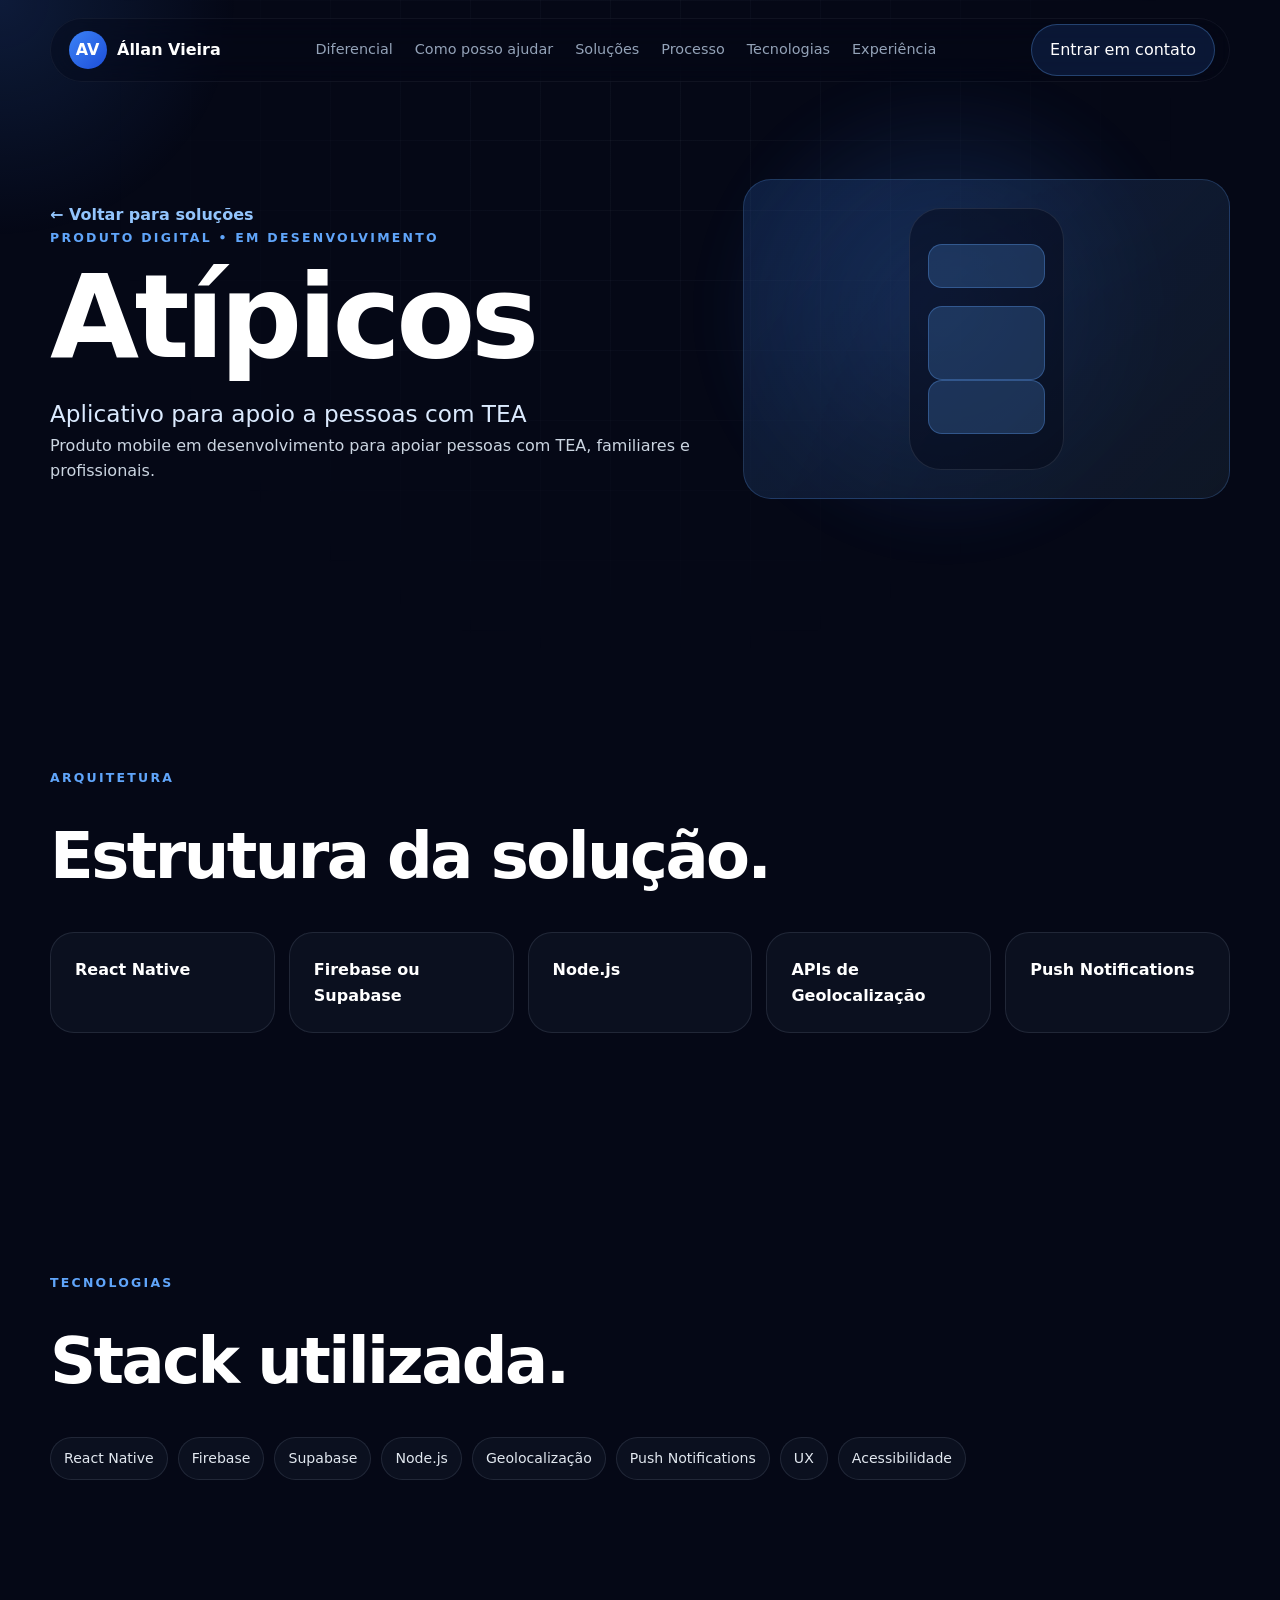
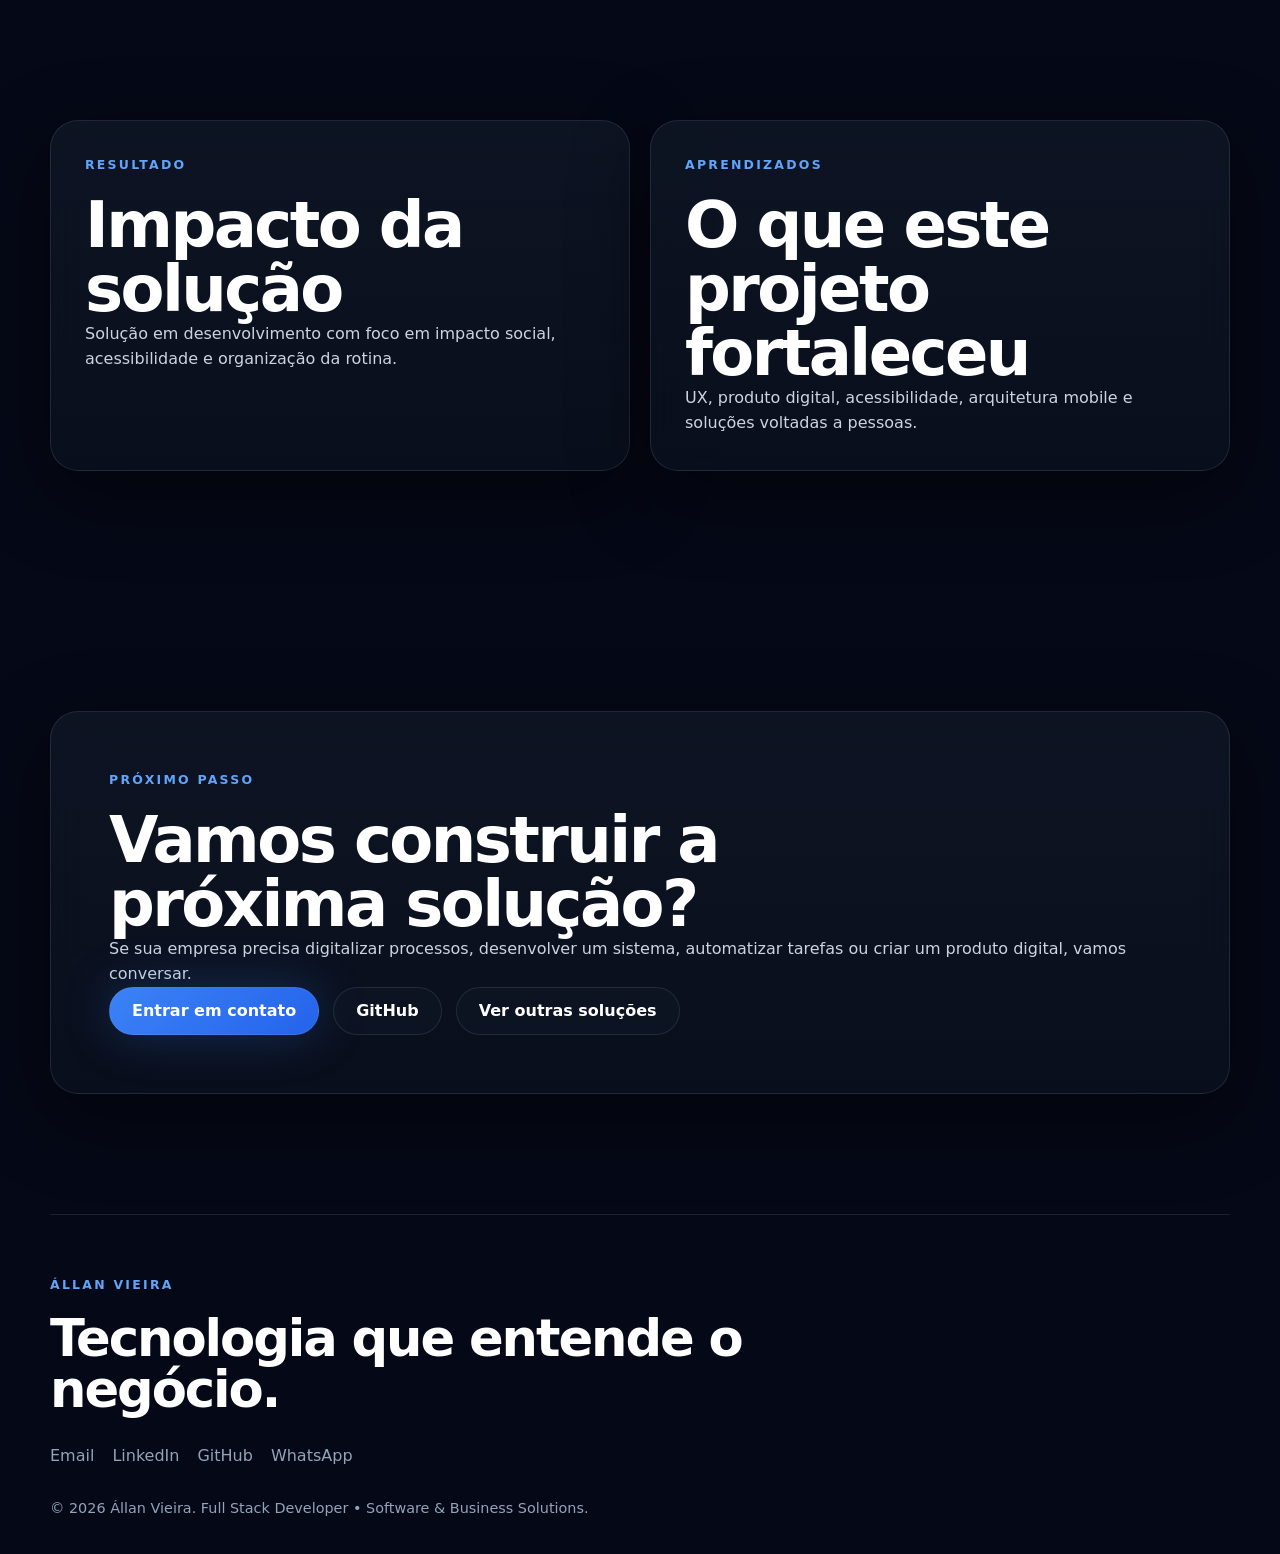
==== cases/atipicos.html @ d99b226a "Migração: Netlify > Github Migração do Netlify (arquivo local do notebook) para o Github" ====
<!doctype html><html lang="pt-BR"><head><meta charset="utf-8"><meta name="viewport" content="width=device-width, initial-scale=1"><title>Atípicos | Case Study — Állan Vieira</title><meta name="description" content="Estudo de caso Atípicos por Állan Vieira."><link rel="canonical" href="https://allanvieira.com/cases/atipicos.html"><link rel="icon" href="../assets/favicon.svg" type="image/svg+xml"><link rel="stylesheet" href="../assets/css/styles.css"></head><body><div class="cursor-glow" data-cursor-glow></div><header class="site-header" data-header><a class="brand" href="../index.html#home"><span class="brand-mark">AV</span><span class="brand-text">Állan Vieira</span></a><nav class="desktop-nav"><a href="../index.html#diferencial">Diferencial</a><a href="../index.html#ajuda">Como posso ajudar</a><a href="../index.html#solucoes">Soluções</a><a href="../index.html#processo">Processo</a><a href="../index.html#tecnologias">Tecnologias</a><a href="../index.html#experiencia">Experiência</a></nav><a class="nav-cta" href="../index.html#contato">Entrar em contato</a><button class="menu-button" data-menu-button aria-label="Abrir menu"><span></span><span></span><span></span></button></header><div class="mobile-menu" data-mobile-menu><a href="../index.html#diferencial">Diferencial</a><a href="../index.html#ajuda">Como posso ajudar</a><a href="../index.html#solucoes">Soluções</a><a href="../index.html#processo">Processo</a><a href="../index.html#tecnologias">Tecnologias</a><a href="../index.html#experiencia">Experiência</a><a href="../index.html#contato">Contato</a></div><main><section class="case-hero section"><div class="hero-bg"><span class="orb orb-one"></span><span class="grid-lines"></span></div><div class="case-title reveal"><a class="text-link" href="../index.html#solucoes">← Voltar para soluções</a><p class="eyebrow">Produto Digital • Em desenvolvimento</p><h1>Atípicos</h1><p class="hero-lead">Aplicativo para apoio a pessoas com TEA</p><p>Produto mobile em desenvolvimento para apoiar pessoas com TEA, familiares e profissionais.</p></div><div class="solution-visual mobile-visual reveal"><span></span><span></span><span></span></div></section><section class="section"><div class="section-heading reveal"><p class="eyebrow">Arquitetura</p><h2>Estrutura da solução.</h2></div><ol class="architecture-list reveal"><li>React Native</li><li>Firebase ou Supabase</li><li>Node.js</li><li>APIs de Geolocalização</li><li>Push Notifications</li></ol></section><section class="section"><div class="section-heading reveal"><p class="eyebrow">Tecnologias</p><h2>Stack utilizada.</h2></div><div class="study-cloud reveal"><span>React Native</span><span>Firebase</span><span>Supabase</span><span>Node.js</span><span>Geolocalização</span><span>Push Notifications</span><span>UX</span><span>Acessibilidade</span></div></section><section class="section case-grid"><article class="case-block reveal"><p class="eyebrow">Resultado</p><h2>Impacto da solução</h2><p>Solução em desenvolvimento com foco em impacto social, acessibilidade e organização da rotina.</p></article><article class="case-block reveal"><p class="eyebrow">Aprendizados</p><h2>O que este projeto fortaleceu</h2><p>UX, produto digital, acessibilidade, arquitetura mobile e soluções voltadas a pessoas.</p></article></section><section class="section contact"><div class="contact-card reveal"><p class="eyebrow">Próximo passo</p><h2>Vamos construir a próxima solução?</h2><p>Se sua empresa precisa digitalizar processos, desenvolver um sistema, automatizar tarefas ou criar um produto digital, vamos conversar.</p><div class="hero-actions"><a class="button primary" href="mailto:allan@allanvieira.com">Entrar em contato</a><a class="button secondary" href="https://github.com/VieiraAllan/" target="_blank" rel="noreferrer">GitHub</a><a class="button secondary" href="../index.html#solucoes">Ver outras soluções</a></div></div></section></main><footer class="footer"><div><p class="eyebrow">Állan Vieira</p><h2>Tecnologia que entende o negócio.</h2></div><div class="footer-links"><a href="mailto:allan@allanvieira.com">Email</a><a href="https://www.linkedin.com/in/allanrvieira" target="_blank" rel="noreferrer">LinkedIn</a><a href="https://github.com/VieiraAllan/" target="_blank" rel="noreferrer">GitHub</a><a href="https://wa.me/5521992278409" target="_blank" rel="noreferrer">WhatsApp</a></div><p class="copyright">© <span data-year></span> Állan Vieira. Full Stack Developer • Software & Business Solutions.</p></footer><script src="../assets/js/main.js"></script></body></html>
---- assets/css/styles.css ----
:root{--bg:#050816;--card:#101827;--white:#fff;--muted:#94A3B8;--text:#CBD5E1;--blue:#3B82F6;--glow:#60A5FA;--border:rgba(148,163,184,.16);--shadow:0 24px 80px rgba(0,0,0,.45);--radius:28px;--max:1180px}*{box-sizing:border-box}html{scroll-behavior:smooth}body{margin:0;background:var(--bg);color:var(--text);font-family:Inter,ui-sans-serif,system-ui,-apple-system,BlinkMacSystemFont,"Segoe UI",sans-serif;line-height:1.6;overflow-x:hidden}a{text-decoration:none;color:inherit}p,h1,h2,h3{margin:0}p{color:var(--text)}h1,h2,h3{color:var(--white);letter-spacing:-.04em}h1{font-size:clamp(3.5rem,9vw,7.8rem);line-height:.9;max-width:950px}h2{font-size:clamp(2.2rem,5vw,4.6rem);line-height:1;max-width:900px}h3{font-size:1.25rem}.noise{position:fixed;inset:0;pointer-events:none;z-index:50;opacity:.05}.cursor-glow{position:fixed;width:540px;height:540px;border-radius:50%;background:radial-gradient(circle,rgba(59,130,246,.16),transparent 62%);pointer-events:none;transform:translate(-50%,-50%);z-index:0}.site-header{position:fixed;top:18px;left:50%;transform:translateX(-50%);z-index:40;width:min(calc(100% - 32px),1180px);height:64px;display:flex;align-items:center;justify-content:space-between;padding:0 14px 0 18px;border:1px solid rgba(148,163,184,.08);border-radius:999px;background:rgba(5,8,22,.34);backdrop-filter:blur(14px);transition:.35s}.site-header.scrolled{background:rgba(12,18,32,.78);border-color:var(--border);box-shadow:var(--shadow)}.brand{display:flex;align-items:center;gap:10px}.brand-mark{display:grid;place-items:center;width:38px;height:38px;border-radius:50%;background:linear-gradient(135deg,var(--blue),#1D4ED8);color:#fff;font-weight:800}.brand-text{font-weight:700;color:#fff}.desktop-nav{display:flex;gap:22px;font-size:.9rem;color:var(--muted)}.desktop-nav a:hover,.footer-links a:hover{color:#fff}.nav-cta{padding:12px 18px;border-radius:999px;background:rgba(59,130,246,.14);color:#fff;border:1px solid rgba(96,165,250,.3)}.menu-button{display:none;background:none;border:0;gap:5px;flex-direction:column}.menu-button span{display:block;width:24px;height:2px;background:#fff}.mobile-menu{display:none;position:fixed;top:92px;left:16px;right:16px;z-index:39;padding:20px;border-radius:24px;background:rgba(12,18,32,.94);border:1px solid var(--border);backdrop-filter:blur(20px)}.mobile-menu.open{display:grid;gap:14px}.section{position:relative;z-index:1;width:min(calc(100% - 36px),var(--max));margin:0 auto;padding:120px 0}.hero{min-height:100vh;display:grid;grid-template-columns:1.1fr .75fr;align-items:center;gap:52px;padding-top:150px}.hero-bg{position:absolute;inset:0;z-index:-1;overflow:hidden}.orb{position:absolute;border-radius:50%;filter:blur(25px);opacity:.7}.orb-one{width:520px;height:520px;background:radial-gradient(circle,rgba(59,130,246,.36),transparent 65%);top:8%;right:2%}.orb-two{width:420px;height:420px;background:radial-gradient(circle,rgba(34,197,94,.13),transparent 65%);bottom:2%;left:-8%}.grid-lines{position:absolute;inset:0;background-image:linear-gradient(rgba(148,163,184,.06) 1px,transparent 1px),linear-gradient(90deg,rgba(148,163,184,.06) 1px,transparent 1px);background-size:70px 70px;mask-image:radial-gradient(circle at 50% 20%,black,transparent 70%)}.flow-line{position:absolute;height:1px;background:linear-gradient(90deg,transparent,var(--glow),transparent);opacity:.45;animation:slide 8s linear infinite}.flow-a{top:34%;left:5%;width:70%}.flow-b{bottom:28%;right:0;width:55%;animation-delay:-3s}@keyframes slide{0%{transform:translateX(-20%)}100%{transform:translateX(20%)}}.eyebrow{text-transform:uppercase;letter-spacing:.18em;color:var(--glow);font-size:.78rem;font-weight:800;margin-bottom:18px}.hero-lead{font-size:clamp(1.15rem,2vw,1.45rem);max-width:760px;margin-top:26px;color:#dbeafe}.role-stack{display:flex;flex-wrap:wrap;gap:12px;margin:30px 0}.role-stack span,.badges span,.study-cloud span{padding:9px 13px;border:1px solid var(--border);border-radius:999px;background:rgba(16,24,39,.58);color:#e2e8f0;font-size:.88rem}.button{display:inline-flex;align-items:center;justify-content:center;min-height:48px;padding:0 22px;border-radius:999px;font-weight:700;border:1px solid var(--border);transition:.25s}.button.primary{background:linear-gradient(135deg,var(--blue),#2563EB);color:#fff;box-shadow:0 0 50px rgba(59,130,246,.26)}.button.secondary{background:rgba(16,24,39,.55);color:#fff}.hero-actions{display:flex;flex-wrap:wrap;gap:14px}.button:hover,.services-grid article:hover,.solution-card:hover,.case-block:hover{transform:translateY(-3px);border-color:rgba(96,165,250,.42)}.hero-panel,.contact-card,.case-block,.tech-grid article,.decision-grid article,.cards-five article,.timeline article{background:linear-gradient(180deg,rgba(16,24,39,.78),rgba(12,18,32,.68));border:1px solid var(--border);border-radius:var(--radius);box-shadow:var(--shadow);backdrop-filter:blur(20px)}.hero-panel{padding:28px;min-height:410px}.panel-topline{height:3px;width:80%;background:linear-gradient(90deg,var(--blue),transparent);border-radius:999px;margin-bottom:26px}.metric-row{display:flex;justify-content:space-between;align-items:center;margin-bottom:24px}.metric-row strong{color:#fff;font-size:1.35rem}.mini-chart{height:130px;display:flex;align-items:end;gap:12px;border-bottom:1px solid var(--border);padding-bottom:10px}.mini-chart span{flex:1;border-radius:12px 12px 0 0;background:linear-gradient(180deg,var(--glow),rgba(59,130,246,.15))}.pipeline{display:flex;align-items:center;gap:10px;margin:26px 0;color:#fff}.pipeline i{height:1px;flex:1;background:linear-gradient(90deg,var(--blue),transparent)}.dashboard-grid{display:grid;grid-template-columns:repeat(2,1fr);gap:12px}.dashboard-grid div{padding:16px;border:1px solid var(--border);border-radius:18px;background:rgba(255,255,255,.03)}.dashboard-grid strong{display:block;color:#fff}.dashboard-grid small{color:var(--muted)}.scroll-indicator{position:absolute;bottom:38px;left:0;display:flex;align-items:center;color:var(--muted)}.scroll-indicator span{width:18px;height:30px;border:1px solid var(--border);border-radius:999px;position:relative}.scroll-indicator span:after{content:"";position:absolute;top:7px;left:50%;width:3px;height:6px;border-radius:999px;background:var(--glow);transform:translateX(-50%);animation:wheel 1.4s infinite}@keyframes wheel{0%{opacity:0;transform:translate(-50%,0)}40%{opacity:1}100%{opacity:0;transform:translate(-50%,9px)}}.section-heading{display:grid;gap:18px;margin-bottom:44px}.section-heading p:not(.eyebrow){max-width:720px;color:var(--muted);font-size:1.1rem}.difference-grid{display:grid;grid-template-columns:repeat(3,1fr);gap:18px}.difference-grid p,.services-grid article,.results-grid article{padding:28px;border-radius:24px;background:rgba(16,24,39,.58);border:1px solid var(--border)}.difference-grid p{font-size:1.18rem;color:#e2e8f0}.services-grid{display:grid;grid-template-columns:repeat(4,1fr);gap:14px}.services-grid article,.results-grid article{color:#fff;font-weight:700;transition:.25s}.solutions-list{display:grid;gap:36px}.solution-card{display:grid;grid-template-columns:.9fr 1fr;gap:40px;align-items:center;padding:28px;border-radius:32px;background:rgba(16,24,39,.58);border:1px solid var(--border);transition:.3s}.solution-card.reverse{grid-template-columns:1fr .9fr}.solution-card.reverse .solution-visual{order:2}.solution-card h3{font-size:clamp(2rem,4vw,3.4rem);margin-bottom:15px}.badges{display:flex;flex-wrap:wrap;gap:8px;margin:22px 0}.text-link{display:inline-flex;margin-top:8px;color:#93c5fd;font-weight:800}.solution-visual{position:relative;min-height:320px;border-radius:28px;background:linear-gradient(135deg,rgba(59,130,246,.18),rgba(16,24,39,.9));border:1px solid rgba(96,165,250,.22);overflow:hidden}.solution-visual:before{content:"";position:absolute;inset:22px;border-radius:20px;border:1px solid var(--border);background:rgba(5,8,22,.48)}.dashboard-visual span,.landing-visual span,.mobile-visual span{position:absolute;z-index:2;border-radius:14px;background:rgba(96,165,250,.22);border:1px solid rgba(96,165,250,.32)}.dashboard-visual span:nth-child(1){left:42px;top:50px;width:38%;height:64px}.dashboard-visual span:nth-child(2){right:44px;top:50px;width:33%;height:64px}.dashboard-visual span:nth-child(3){left:42px;right:44px;bottom:48px;height:130px}.mobile-visual:before{inset:28px 34%;border-radius:32px}.mobile-visual span:nth-child(1){left:38%;right:38%;top:64px;height:44px}.mobile-visual span:nth-child(2){left:38%;right:38%;top:126px;height:74px}.mobile-visual span:nth-child(3){left:38%;right:38%;bottom:64px;height:54px}.landing-visual span:nth-child(1){left:42px;right:42px;top:54px;height:86px}.landing-visual span:nth-child(2){left:42px;bottom:54px;width:38%;height:95px}.landing-visual span:nth-child(3){right:42px;bottom:54px;width:38%;height:95px}.cards-five{display:grid;grid-template-columns:repeat(5,1fr);gap:14px}.cards-five article,.decision-grid article,.tech-grid article,.timeline article{padding:24px}.cards-five h3,.decision-grid h3,.tech-grid h3{margin-bottom:10px}.process-line{display:grid;grid-template-columns:repeat(6,1fr);gap:14px}.process-line article{position:relative;padding:22px;border-radius:24px;background:rgba(16,24,39,.5);border:1px solid var(--border)}.process-line span{display:block;color:var(--glow);font-weight:900;margin-bottom:18px}.decision-grid,.tech-grid{display:grid;grid-template-columns:repeat(4,1fr);gap:16px}.timeline{display:grid;gap:18px}.timeline article span{color:var(--glow);font-weight:800}.timeline h3{margin:8px 0}.study-cloud{display:flex;flex-wrap:wrap;gap:10px}.results-grid{display:grid;grid-template-columns:repeat(3,1fr);gap:14px}.contact-card{padding:58px;position:relative;overflow:hidden}.footer{width:min(calc(100% - 36px),var(--max));margin:0 auto;padding:60px 0 34px;border-top:1px solid var(--border);display:grid;gap:28px}.footer h2{font-size:clamp(2rem,4vw,3.5rem)}.footer-links{display:flex;gap:18px;flex-wrap:wrap;color:var(--muted)}.copyright{font-size:.9rem;color:var(--muted)}.case-hero{min-height:72vh;display:grid;grid-template-columns:1fr .75fr;gap:44px;align-items:center;padding-top:150px}.case-title h1{margin:12px 0}.case-grid{display:grid;grid-template-columns:repeat(2,1fr);gap:20px}.case-block{padding:34px}.architecture-list{list-style:none;padding:0;margin:0;display:grid;grid-template-columns:repeat(5,1fr);gap:14px}.architecture-list li{padding:24px;border-radius:24px;border:1px solid var(--border);background:rgba(16,24,39,.58);color:#fff;font-weight:800}.reveal{opacity:0;transform:translateY(28px);transition:opacity .75s ease,transform .75s ease}.reveal.visible{opacity:1;transform:translateY(0)}@media(max-width:980px){.desktop-nav,.nav-cta{display:none}.menu-button{display:flex}.hero,.case-hero,.solution-card,.solution-card.reverse{grid-template-columns:1fr}.solution-card.reverse .solution-visual{order:0}.difference-grid,.services-grid,.cards-five,.decision-grid,.tech-grid,.results-grid,.case-grid{grid-template-columns:1fr 1fr}.process-line,.architecture-list{grid-template-columns:1fr 1fr}.hero-panel{min-height:340px}.section{padding:86px 0}}@media(max-width:640px){h1{font-size:3.35rem}.section{width:min(calc(100% - 28px),var(--max));padding:72px 0}.site-header{top:12px;width:calc(100% - 24px)}.brand-text{display:none}.hero{padding-top:130px}.difference-grid,.services-grid,.cards-five,.decision-grid,.tech-grid,.results-grid,.case-grid,.process-line,.architecture-list{grid-template-columns:1fr}.contact-card{padding:30px}.solution-card{padding:18px}.solution-visual{min-height:250px}.footer-links{display:grid}.cursor-glow{display:none}}
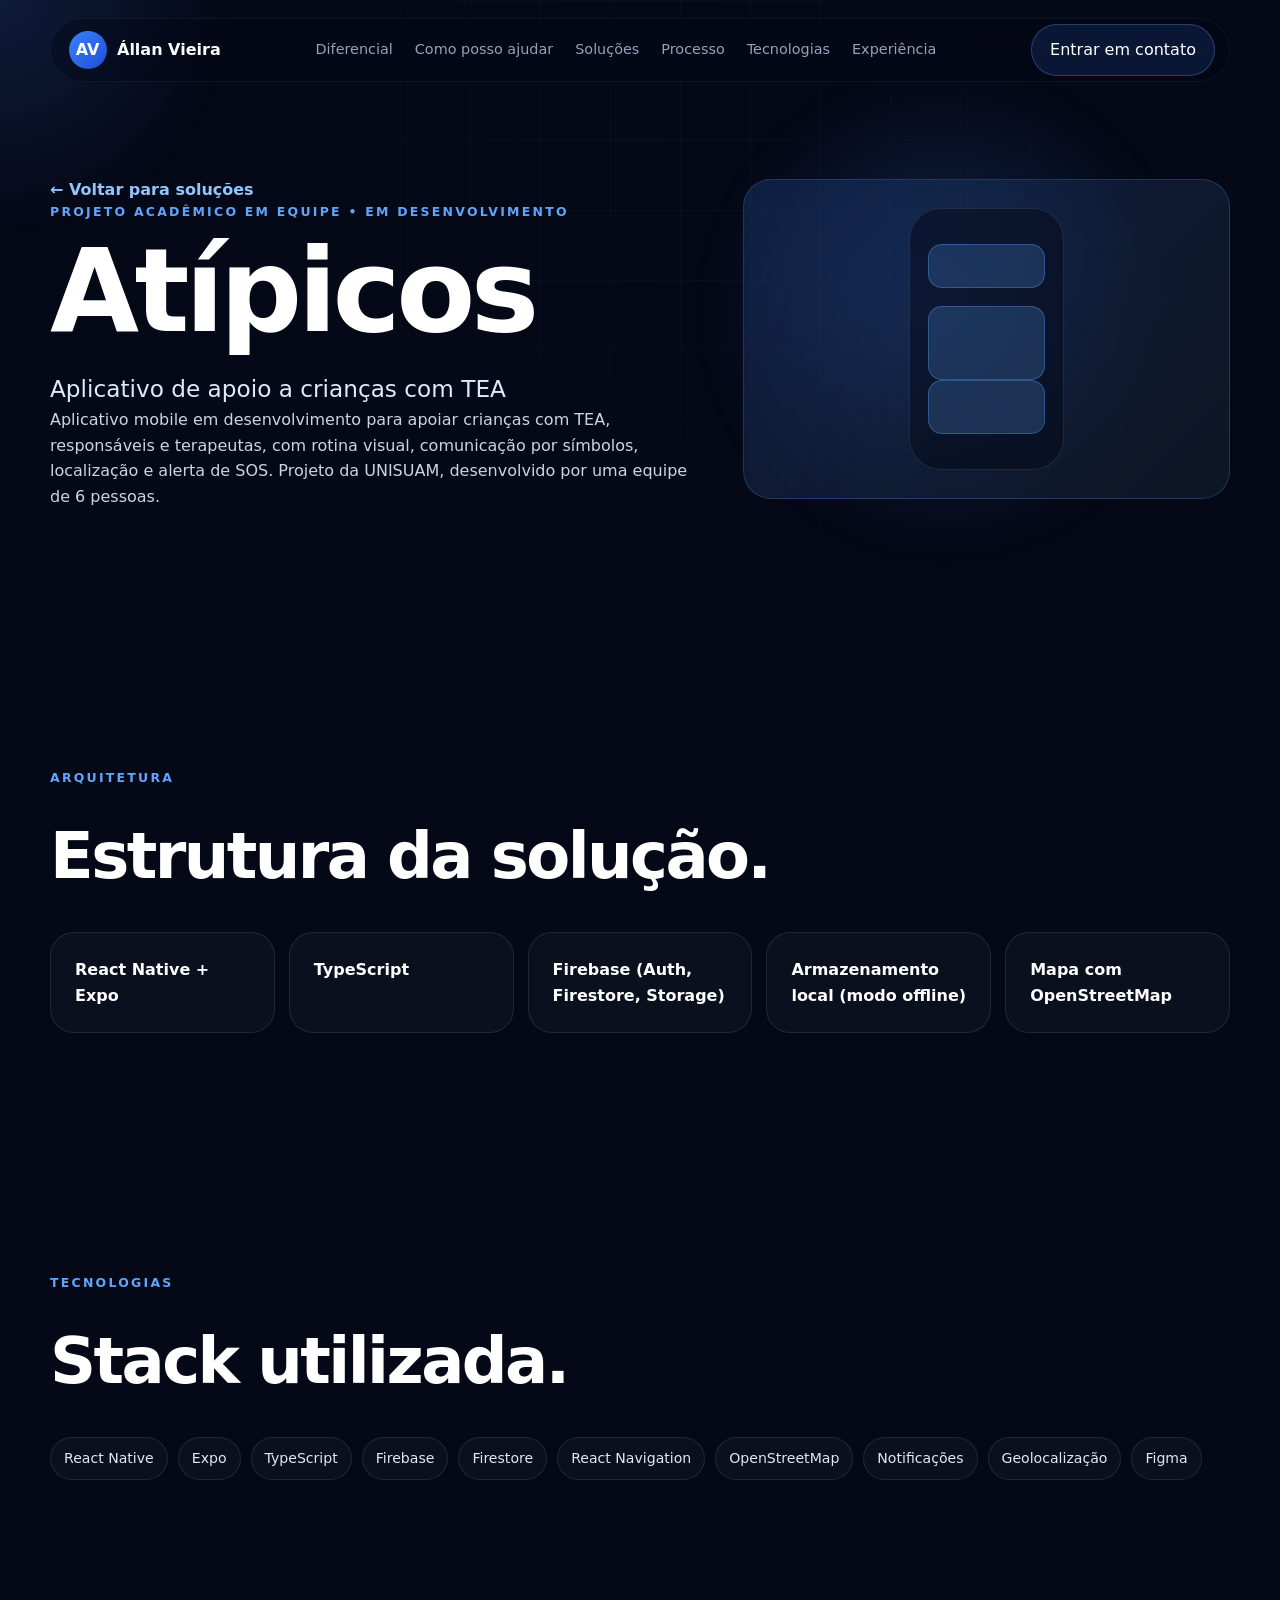
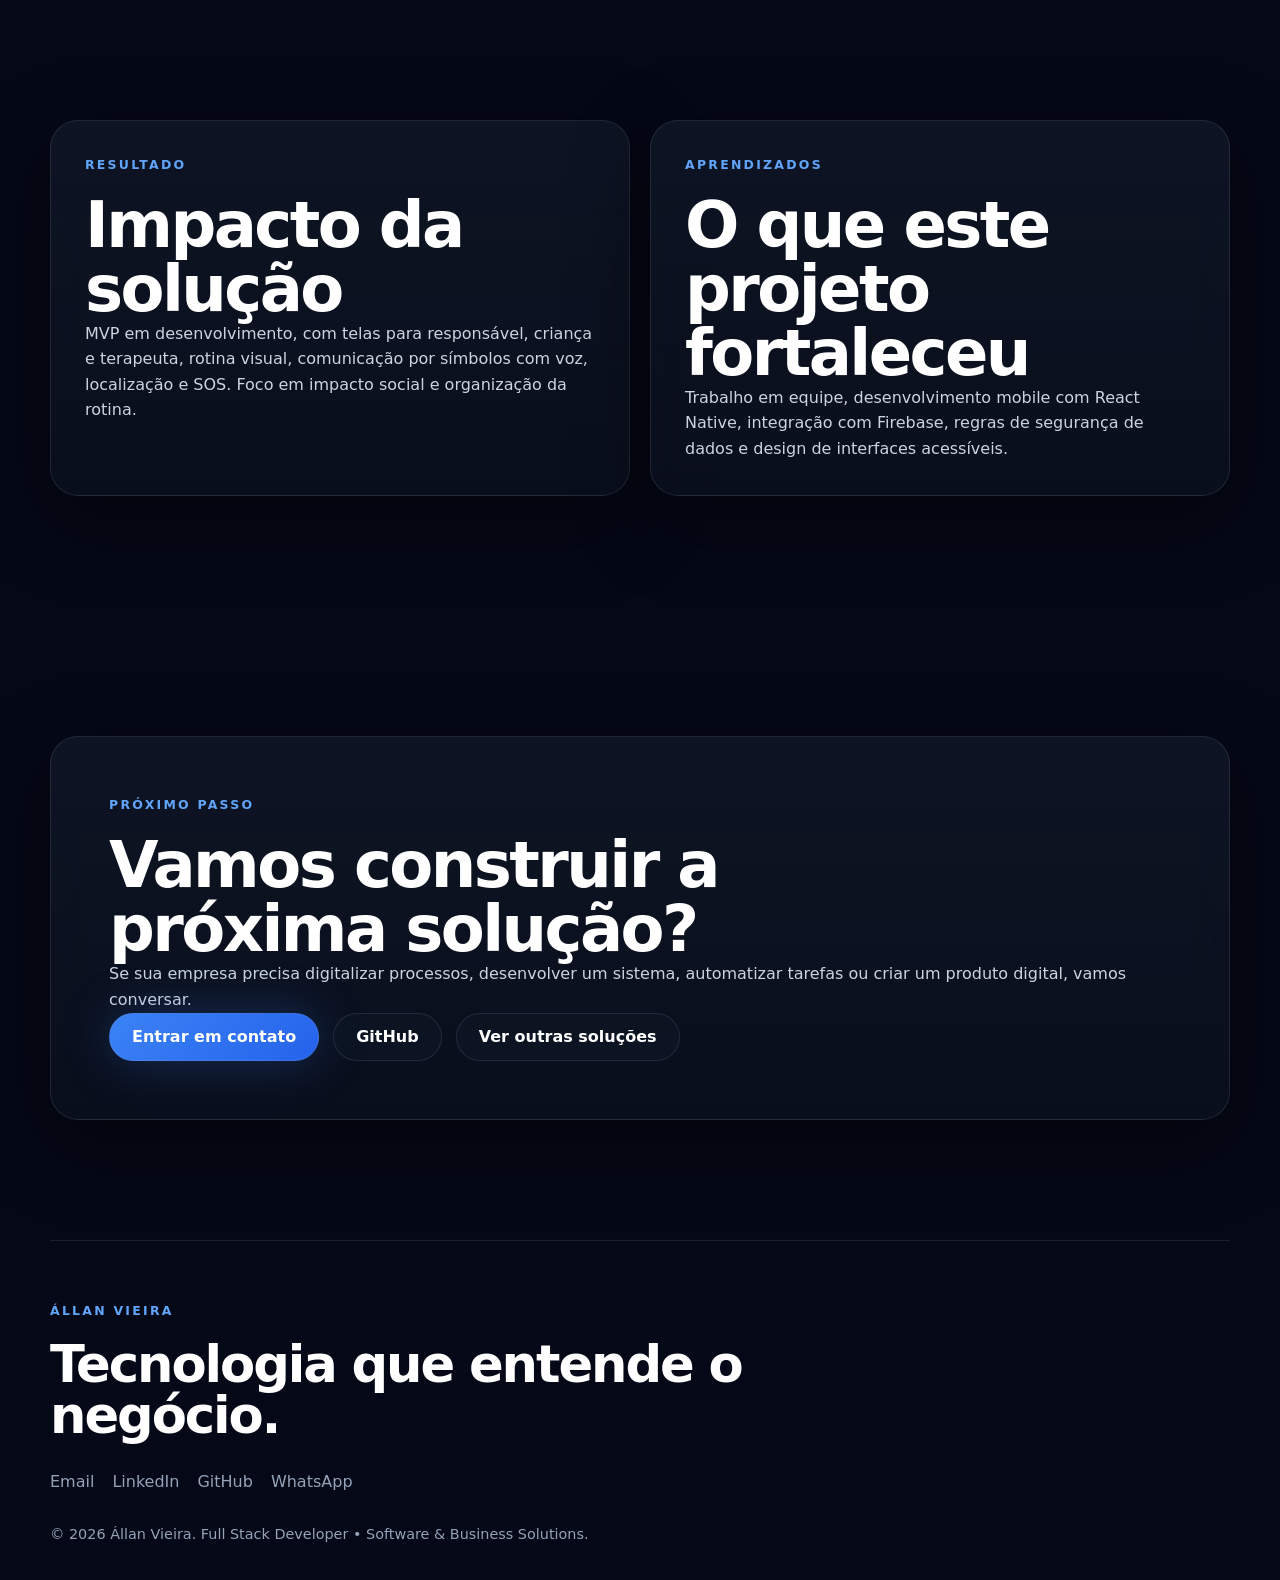
==== commit c0687c23: "site: corrige card e caso do Atípicos (projeto acadêmico em equipe, stack real) Co-Authored-By: Clau" ====
--- a/cases/atipicos.html
+++ b/cases/atipicos.html
@@ -1 +1 @@
-<!doctype html><html lang="pt-BR"><head><meta charset="utf-8"><meta name="viewport" content="width=device-width, initial-scale=1"><title>Atípicos | Case Study — Állan Vieira</title><meta name="description" content="Estudo de caso Atípicos por Állan Vieira."><link rel="canonical" href="https://allanvieira.com/cases/atipicos.html"><link rel="icon" href="../assets/favicon.svg" type="image/svg+xml"><link rel="stylesheet" href="../assets/css/styles.css"></head><body><div class="cursor-glow" data-cursor-glow></div><header class="site-header" data-header><a class="brand" href="../index.html#home"><span class="brand-mark">AV</span><span class="brand-text">Állan Vieira</span></a><nav class="desktop-nav"><a href="../index.html#diferencial">Diferencial</a><a href="../index.html#ajuda">Como posso ajudar</a><a href="../index.html#solucoes">Soluções</a><a href="../index.html#processo">Processo</a><a href="../index.html#tecnologias">Tecnologias</a><a href="../index.html#experiencia">Experiência</a></nav><a class="nav-cta" href="../index.html#contato">Entrar em contato</a><button class="menu-button" data-menu-button aria-label="Abrir menu"><span></span><span></span><span></span></button></header><div class="mobile-menu" data-mobile-menu><a href="../index.html#diferencial">Diferencial</a><a href="../index.html#ajuda">Como posso ajudar</a><a href="../index.html#solucoes">Soluções</a><a href="../index.html#processo">Processo</a><a href="../index.html#tecnologias">Tecnologias</a><a href="../index.html#experiencia">Experiência</a><a href="../index.html#contato">Contato</a></div><main><section class="case-hero section"><div class="hero-bg"><span class="orb orb-one"></span><span class="grid-lines"></span></div><div class="case-title reveal"><a class="text-link" href="../index.html#solucoes">← Voltar para soluções</a><p class="eyebrow">Produto Digital • Em desenvolvimento</p><h1>Atípicos</h1><p class="hero-lead">Aplicativo para apoio a pessoas com TEA</p><p>Produto mobile em desenvolvimento para apoiar pessoas com TEA, familiares e profissionais.</p></div><div class="solution-visual mobile-visual reveal"><span></span><span></span><span></span></div></section><section class="section"><div class="section-heading reveal"><p class="eyebrow">Arquitetura</p><h2>Estrutura da solução.</h2></div><ol class="architecture-list reveal"><li>React Native</li><li>Firebase ou Supabase</li><li>Node.js</li><li>APIs de Geolocalização</li><li>Push Notifications</li></ol></section><section class="section"><div class="section-heading reveal"><p class="eyebrow">Tecnologias</p><h2>Stack utilizada.</h2></div><div class="study-cloud reveal"><span>React Native</span><span>Firebase</span><span>Supabase</span><span>Node.js</span><span>Geolocalização</span><span>Push Notifications</span><span>UX</span><span>Acessibilidade</span></div></section><section class="section case-grid"><article class="case-block reveal"><p class="eyebrow">Resultado</p><h2>Impacto da solução</h2><p>Solução em desenvolvimento com foco em impacto social, acessibilidade e organização da rotina.</p></article><article class="case-block reveal"><p class="eyebrow">Aprendizados</p><h2>O que este projeto fortaleceu</h2><p>UX, produto digital, acessibilidade, arquitetura mobile e soluções voltadas a pessoas.</p></article></section><section class="section contact"><div class="contact-card reveal"><p class="eyebrow">Próximo passo</p><h2>Vamos construir a próxima solução?</h2><p>Se sua empresa precisa digitalizar processos, desenvolver um sistema, automatizar tarefas ou criar um produto digital, vamos conversar.</p><div class="hero-actions"><a class="button primary" href="mailto:allan@allanvieira.com">Entrar em contato</a><a class="button secondary" href="https://github.com/VieiraAllan/" target="_blank" rel="noreferrer">GitHub</a><a class="button secondary" href="../index.html#solucoes">Ver outras soluções</a></div></div></section></main><footer class="footer"><div><p class="eyebrow">Állan Vieira</p><h2>Tecnologia que entende o negócio.</h2></div><div class="footer-links"><a href="mailto:allan@allanvieira.com">Email</a><a href="https://www.linkedin.com/in/allanrvieira" target="_blank" rel="noreferrer">LinkedIn</a><a href="https://github.com/VieiraAllan/" target="_blank" rel="noreferrer">GitHub</a><a href="https://wa.me/5521992278409" target="_blank" rel="noreferrer">WhatsApp</a></div><p class="copyright">© <span data-year></span> Állan Vieira. Full Stack Developer • Software & Business Solutions.</p></footer><script src="../assets/js/main.js"></script></body></html>+<!doctype html><html lang="pt-BR"><head><meta charset="utf-8"><meta name="viewport" content="width=device-width, initial-scale=1"><title>Atípicos | Estudo de caso — Állan Vieira</title><meta name="description" content="Estudo de caso do Atípicos: aplicativo mobile em desenvolvimento para apoiar crianças com TEA, responsáveis e terapeutas. Projeto acadêmico em equipe com React Native, TypeScript e Firebase."><meta name="author" content="Állan Vieira"><meta name="robots" content="index,follow,max-image-preview:large"><meta name="theme-color" content="#050816"><link rel="canonical" href="https://allanvieira.com/cases/atipicos.html"><meta property="og:type" content="article"><meta property="og:site_name" content="Állan Vieira"><meta property="og:locale" content="pt_BR"><meta property="og:title" content="Atípicos | Estudo de caso — Állan Vieira"><meta property="og:description" content="Estudo de caso do Atípicos: aplicativo mobile em desenvolvimento para apoiar crianças com TEA, responsáveis e terapeutas. Projeto acadêmico em equipe com React Native, TypeScript e Firebase."><meta property="og:url" content="https://allanvieira.com/cases/atipicos.html"><meta property="og:image" content="https://allanvieira.com/assets/og-image.png"><meta property="og:image:width" content="1200"><meta property="og:image:height" content="630"><meta property="og:image:alt" content="Állan Vieira — Tecnologia que entende o negócio"><meta name="twitter:card" content="summary_large_image"><meta name="twitter:title" content="Atípicos | Estudo de caso — Állan Vieira"><meta name="twitter:description" content="Estudo de caso do Atípicos: aplicativo mobile em desenvolvimento para apoiar crianças com TEA, responsáveis e terapeutas. Projeto acadêmico em equipe com React Native, TypeScript e Firebase."><meta name="twitter:image" content="https://allanvieira.com/assets/og-image.png"><link rel="icon" href="../assets/favicon.svg" type="image/svg+xml"><script type="application/ld+json">{"@context":"https://schema.org","@graph":[{"@type":"BreadcrumbList","itemListElement":[{"@type":"ListItem","position":1,"name":"Início","item":"https://allanvieira.com/"},{"@type":"ListItem","position":2,"name":"Atípicos","item":"https://allanvieira.com/cases/atipicos.html"}]},{"@type":"WebPage","@id":"https://allanvieira.com/cases/atipicos.html","url":"https://allanvieira.com/cases/atipicos.html","name":"Atípicos | Estudo de caso — Állan Vieira","description":"Estudo de caso do Atípicos: aplicativo mobile em desenvolvimento para apoiar crianças com TEA, responsáveis e terapeutas. Projeto acadêmico em equipe com React Native, TypeScript e Firebase.","inLanguage":"pt-BR","author":{"@id":"https://allanvieira.com/#person"},"isPartOf":{"@id":"https://allanvieira.com/#website"},"primaryImageOfPage":"https://allanvieira.com/assets/og-image.png"}]}</script><link rel="stylesheet" href="../assets/css/styles.css"></head><body><div class="cursor-glow" data-cursor-glow></div><header class="site-header" data-header><a class="brand" href="../index.html#home"><span class="brand-mark">AV</span><span class="brand-text">Állan Vieira</span></a><nav class="desktop-nav"><a href="../index.html#diferencial">Diferencial</a><a href="../index.html#ajuda">Como posso ajudar</a><a href="../index.html#solucoes">Soluções</a><a href="../index.html#processo">Processo</a><a href="../index.html#tecnologias">Tecnologias</a><a href="../index.html#experiencia">Experiência</a></nav><a class="nav-cta" href="../index.html#contato">Entrar em contato</a><button class="menu-button" data-menu-button aria-label="Abrir menu"><span></span><span></span><span></span></button></header><div class="mobile-menu" data-mobile-menu><a href="../index.html#diferencial">Diferencial</a><a href="../index.html#ajuda">Como posso ajudar</a><a href="../index.html#solucoes">Soluções</a><a href="../index.html#processo">Processo</a><a href="../index.html#tecnologias">Tecnologias</a><a href="../index.html#experiencia">Experiência</a><a href="../index.html#contato">Contato</a></div><main><section class="case-hero section"><div class="hero-bg"><span class="orb orb-one"></span><span class="grid-lines"></span></div><div class="case-title reveal"><a class="text-link" href="../index.html#solucoes">← Voltar para soluções</a><p class="eyebrow">Projeto acadêmico em equipe • Em desenvolvimento</p><h1>Atípicos</h1><p class="hero-lead">Aplicativo de apoio a crianças com TEA</p><p>Aplicativo mobile em desenvolvimento para apoiar crianças com TEA, responsáveis e terapeutas, com rotina visual, comunicação por símbolos, localização e alerta de SOS. Projeto da UNISUAM, desenvolvido por uma equipe de 6 pessoas.</p></div><div class="solution-visual mobile-visual reveal"><span></span><span></span><span></span></div></section><section class="section"><div class="section-heading reveal"><p class="eyebrow">Arquitetura</p><h2>Estrutura da solução.</h2></div><ol class="architecture-list reveal"><li>React Native + Expo</li><li>TypeScript</li><li>Firebase (Auth, Firestore, Storage)</li><li>Armazenamento local (modo offline)</li><li>Mapa com OpenStreetMap</li></ol></section><section class="section"><div class="section-heading reveal"><p class="eyebrow">Tecnologias</p><h2>Stack utilizada.</h2></div><div class="study-cloud reveal"><span>React Native</span><span>Expo</span><span>TypeScript</span><span>Firebase</span><span>Firestore</span><span>React Navigation</span><span>OpenStreetMap</span><span>Notificações</span><span>Geolocalização</span><span>Figma</span></div></section><section class="section case-grid"><article class="case-block reveal"><p class="eyebrow">Resultado</p><h2>Impacto da solução</h2><p>MVP em desenvolvimento, com telas para responsável, criança e terapeuta, rotina visual, comunicação por símbolos com voz, localização e SOS. Foco em impacto social e organização da rotina.</p></article><article class="case-block reveal"><p class="eyebrow">Aprendizados</p><h2>O que este projeto fortaleceu</h2><p>Trabalho em equipe, desenvolvimento mobile com React Native, integração com Firebase, regras de segurança de dados e design de interfaces acessíveis.</p></article></section><section class="section contact"><div class="contact-card reveal"><p class="eyebrow">Próximo passo</p><h2>Vamos construir a próxima solução?</h2><p>Se sua empresa precisa digitalizar processos, desenvolver um sistema, automatizar tarefas ou criar um produto digital, vamos conversar.</p><div class="hero-actions"><a class="button primary" href="mailto:allan@allanvieira.com">Entrar em contato</a><a class="button secondary" href="https://github.com/VieiraAllan/" target="_blank" rel="noreferrer">GitHub</a><a class="button secondary" href="../index.html#solucoes">Ver outras soluções</a></div></div></section></main><footer class="footer"><div><p class="eyebrow">Állan Vieira</p><h2>Tecnologia que entende o negócio.</h2></div><div class="footer-links"><a href="mailto:allan@allanvieira.com">Email</a><a href="https://www.linkedin.com/in/allanrvieira" target="_blank" rel="noreferrer">LinkedIn</a><a href="https://github.com/VieiraAllan/" target="_blank" rel="noreferrer">GitHub</a><a href="https://wa.me/5521992278409" target="_blank" rel="noreferrer">WhatsApp</a></div><p class="copyright">© <span data-year></span> Állan Vieira. Full Stack Developer • Software & Business Solutions.</p></footer><script src="../assets/js/main.js"></script></body></html>
--- a/assets/css/styles.css
+++ b/assets/css/styles.css
@@ -1,2 +1,5 @@
 
-:root{--bg:#050816;--card:#101827;--white:#fff;--muted:#94A3B8;--text:#CBD5E1;--blue:#3B82F6;--glow:#60A5FA;--border:rgba(148,163,184,.16);--shadow:0 24px 80px rgba(0,0,0,.45);--radius:28px;--max:1180px}*{box-sizing:border-box}html{scroll-behavior:smooth}body{margin:0;background:var(--bg);color:var(--text);font-family:Inter,ui-sans-serif,system-ui,-apple-system,BlinkMacSystemFont,"Segoe UI",sans-serif;line-height:1.6;overflow-x:hidden}a{text-decoration:none;color:inherit}p,h1,h2,h3{margin:0}p{color:var(--text)}h1,h2,h3{color:var(--white);letter-spacing:-.04em}h1{font-size:clamp(3.5rem,9vw,7.8rem);line-height:.9;max-width:950px}h2{font-size:clamp(2.2rem,5vw,4.6rem);line-height:1;max-width:900px}h3{font-size:1.25rem}.noise{position:fixed;inset:0;pointer-events:none;z-index:50;opacity:.05}.cursor-glow{position:fixed;width:540px;height:540px;border-radius:50%;background:radial-gradient(circle,rgba(59,130,246,.16),transparent 62%);pointer-events:none;transform:translate(-50%,-50%);z-index:0}.site-header{position:fixed;top:18px;left:50%;transform:translateX(-50%);z-index:40;width:min(calc(100% - 32px),1180px);height:64px;display:flex;align-items:center;justify-content:space-between;padding:0 14px 0 18px;border:1px solid rgba(148,163,184,.08);border-radius:999px;background:rgba(5,8,22,.34);backdrop-filter:blur(14px);transition:.35s}.site-header.scrolled{background:rgba(12,18,32,.78);border-color:var(--border);box-shadow:var(--shadow)}.brand{display:flex;align-items:center;gap:10px}.brand-mark{display:grid;place-items:center;width:38px;height:38px;border-radius:50%;background:linear-gradient(135deg,var(--blue),#1D4ED8);color:#fff;font-weight:800}.brand-text{font-weight:700;color:#fff}.desktop-nav{display:flex;gap:22px;font-size:.9rem;color:var(--muted)}.desktop-nav a:hover,.footer-links a:hover{color:#fff}.nav-cta{padding:12px 18px;border-radius:999px;background:rgba(59,130,246,.14);color:#fff;border:1px solid rgba(96,165,250,.3)}.menu-button{display:none;background:none;border:0;gap:5px;flex-direction:column}.menu-button span{display:block;width:24px;height:2px;background:#fff}.mobile-menu{display:none;position:fixed;top:92px;left:16px;right:16px;z-index:39;padding:20px;border-radius:24px;background:rgba(12,18,32,.94);border:1px solid var(--border);backdrop-filter:blur(20px)}.mobile-menu.open{display:grid;gap:14px}.section{position:relative;z-index:1;width:min(calc(100% - 36px),var(--max));margin:0 auto;padding:120px 0}.hero{min-height:100vh;display:grid;grid-template-columns:1.1fr .75fr;align-items:center;gap:52px;padding-top:150px}.hero-bg{position:absolute;inset:0;z-index:-1;overflow:hidden}.orb{position:absolute;border-radius:50%;filter:blur(25px);opacity:.7}.orb-one{width:520px;height:520px;background:radial-gradient(circle,rgba(59,130,246,.36),transparent 65%);top:8%;right:2%}.orb-two{width:420px;height:420px;background:radial-gradient(circle,rgba(34,197,94,.13),transparent 65%);bottom:2%;left:-8%}.grid-lines{position:absolute;inset:0;background-image:linear-gradient(rgba(148,163,184,.06) 1px,transparent 1px),linear-gradient(90deg,rgba(148,163,184,.06) 1px,transparent 1px);background-size:70px 70px;mask-image:radial-gradient(circle at 50% 20%,black,transparent 70%)}.flow-line{position:absolute;height:1px;background:linear-gradient(90deg,transparent,var(--glow),transparent);opacity:.45;animation:slide 8s linear infinite}.flow-a{top:34%;left:5%;width:70%}.flow-b{bottom:28%;right:0;width:55%;animation-delay:-3s}@keyframes slide{0%{transform:translateX(-20%)}100%{transform:translateX(20%)}}.eyebrow{text-transform:uppercase;letter-spacing:.18em;color:var(--glow);font-size:.78rem;font-weight:800;margin-bottom:18px}.hero-lead{font-size:clamp(1.15rem,2vw,1.45rem);max-width:760px;margin-top:26px;color:#dbeafe}.role-stack{display:flex;flex-wrap:wrap;gap:12px;margin:30px 0}.role-stack span,.badges span,.study-cloud span{padding:9px 13px;border:1px solid var(--border);border-radius:999px;background:rgba(16,24,39,.58);color:#e2e8f0;font-size:.88rem}.button{display:inline-flex;align-items:center;justify-content:center;min-height:48px;padding:0 22px;border-radius:999px;font-weight:700;border:1px solid var(--border);transition:.25s}.button.primary{background:linear-gradient(135deg,var(--blue),#2563EB);color:#fff;box-shadow:0 0 50px rgba(59,130,246,.26)}.button.secondary{background:rgba(16,24,39,.55);color:#fff}.hero-actions{display:flex;flex-wrap:wrap;gap:14px}.button:hover,.services-grid article:hover,.solution-card:hover,.case-block:hover{transform:translateY(-3px);border-color:rgba(96,165,250,.42)}.hero-panel,.contact-card,.case-block,.tech-grid article,.decision-grid article,.cards-five article,.timeline article{background:linear-gradient(180deg,rgba(16,24,39,.78),rgba(12,18,32,.68));border:1px solid var(--border);border-radius:var(--radius);box-shadow:var(--shadow);backdrop-filter:blur(20px)}.hero-panel{padding:28px;min-height:410px}.panel-topline{height:3px;width:80%;background:linear-gradient(90deg,var(--blue),transparent);border-radius:999px;margin-bottom:26px}.metric-row{display:flex;justify-content:space-between;align-items:center;margin-bottom:24px}.metric-row strong{color:#fff;font-size:1.35rem}.mini-chart{height:130px;display:flex;align-items:end;gap:12px;border-bottom:1px solid var(--border);padding-bottom:10px}.mini-chart span{flex:1;border-radius:12px 12px 0 0;background:linear-gradient(180deg,var(--glow),rgba(59,130,246,.15))}.pipeline{display:flex;align-items:center;gap:10px;margin:26px 0;color:#fff}.pipeline i{height:1px;flex:1;background:linear-gradient(90deg,var(--blue),transparent)}.dashboard-grid{display:grid;grid-template-columns:repeat(2,1fr);gap:12px}.dashboard-grid div{padding:16px;border:1px solid var(--border);border-radius:18px;background:rgba(255,255,255,.03)}.dashboard-grid strong{display:block;color:#fff}.dashboard-grid small{color:var(--muted)}.scroll-indicator{position:absolute;bottom:38px;left:0;display:flex;align-items:center;color:var(--muted)}.scroll-indicator span{width:18px;height:30px;border:1px solid var(--border);border-radius:999px;position:relative}.scroll-indicator span:after{content:"";position:absolute;top:7px;left:50%;width:3px;height:6px;border-radius:999px;background:var(--glow);transform:translateX(-50%);animation:wheel 1.4s infinite}@keyframes wheel{0%{opacity:0;transform:translate(-50%,0)}40%{opacity:1}100%{opacity:0;transform:translate(-50%,9px)}}.section-heading{display:grid;gap:18px;margin-bottom:44px}.section-heading p:not(.eyebrow){max-width:720px;color:var(--muted);font-size:1.1rem}.difference-grid{display:grid;grid-template-columns:repeat(3,1fr);gap:18px}.difference-grid p,.services-grid article,.results-grid article{padding:28px;border-radius:24px;background:rgba(16,24,39,.58);border:1px solid var(--border)}.difference-grid p{font-size:1.18rem;color:#e2e8f0}.services-grid{display:grid;grid-template-columns:repeat(4,1fr);gap:14px}.services-grid article,.results-grid article{color:#fff;font-weight:700;transition:.25s}.solutions-list{display:grid;gap:36px}.solution-card{display:grid;grid-template-columns:.9fr 1fr;gap:40px;align-items:center;padding:28px;border-radius:32px;background:rgba(16,24,39,.58);border:1px solid var(--border);transition:.3s}.solution-card.reverse{grid-template-columns:1fr .9fr}.solution-card.reverse .solution-visual{order:2}.solution-card h3{font-size:clamp(2rem,4vw,3.4rem);margin-bottom:15px}.badges{display:flex;flex-wrap:wrap;gap:8px;margin:22px 0}.text-link{display:inline-flex;margin-top:8px;color:#93c5fd;font-weight:800}.solution-visual{position:relative;min-height:320px;border-radius:28px;background:linear-gradient(135deg,rgba(59,130,246,.18),rgba(16,24,39,.9));border:1px solid rgba(96,165,250,.22);overflow:hidden}.solution-visual:before{content:"";position:absolute;inset:22px;border-radius:20px;border:1px solid var(--border);background:rgba(5,8,22,.48)}.dashboard-visual span,.landing-visual span,.mobile-visual span{position:absolute;z-index:2;border-radius:14px;background:rgba(96,165,250,.22);border:1px solid rgba(96,165,250,.32)}.dashboard-visual span:nth-child(1){left:42px;top:50px;width:38%;height:64px}.dashboard-visual span:nth-child(2){right:44px;top:50px;width:33%;height:64px}.dashboard-visual span:nth-child(3){left:42px;right:44px;bottom:48px;height:130px}.mobile-visual:before{inset:28px 34%;border-radius:32px}.mobile-visual span:nth-child(1){left:38%;right:38%;top:64px;height:44px}.mobile-visual span:nth-child(2){left:38%;right:38%;top:126px;height:74px}.mobile-visual span:nth-child(3){left:38%;right:38%;bottom:64px;height:54px}.landing-visual span:nth-child(1){left:42px;right:42px;top:54px;height:86px}.landing-visual span:nth-child(2){left:42px;bottom:54px;width:38%;height:95px}.landing-visual span:nth-child(3){right:42px;bottom:54px;width:38%;height:95px}.cards-five{display:grid;grid-template-columns:repeat(5,1fr);gap:14px}.cards-five article,.decision-grid article,.tech-grid article,.timeline article{padding:24px}.cards-five h3,.decision-grid h3,.tech-grid h3{margin-bottom:10px}.process-line{display:grid;grid-template-columns:repeat(6,1fr);gap:14px}.process-line article{position:relative;padding:22px;border-radius:24px;background:rgba(16,24,39,.5);border:1px solid var(--border)}.process-line span{display:block;color:var(--glow);font-weight:900;margin-bottom:18px}.decision-grid,.tech-grid{display:grid;grid-template-columns:repeat(4,1fr);gap:16px}.timeline{display:grid;gap:18px}.timeline article span{color:var(--glow);font-weight:800}.timeline h3{margin:8px 0}.study-cloud{display:flex;flex-wrap:wrap;gap:10px}.results-grid{display:grid;grid-template-columns:repeat(3,1fr);gap:14px}.contact-card{padding:58px;position:relative;overflow:hidden}.footer{width:min(calc(100% - 36px),var(--max));margin:0 auto;padding:60px 0 34px;border-top:1px solid var(--border);display:grid;gap:28px}.footer h2{font-size:clamp(2rem,4vw,3.5rem)}.footer-links{display:flex;gap:18px;flex-wrap:wrap;color:var(--muted)}.copyright{font-size:.9rem;color:var(--muted)}.case-hero{min-height:72vh;display:grid;grid-template-columns:1fr .75fr;gap:44px;align-items:center;padding-top:150px}.case-title h1{margin:12px 0}.case-grid{display:grid;grid-template-columns:repeat(2,1fr);gap:20px}.case-block{padding:34px}.architecture-list{list-style:none;padding:0;margin:0;display:grid;grid-template-columns:repeat(5,1fr);gap:14px}.architecture-list li{padding:24px;border-radius:24px;border:1px solid var(--border);background:rgba(16,24,39,.58);color:#fff;font-weight:800}.reveal{opacity:0;transform:translateY(28px);transition:opacity .75s ease,transform .75s ease}.reveal.visible{opacity:1;transform:translateY(0)}@media(max-width:980px){.desktop-nav,.nav-cta{display:none}.menu-button{display:flex}.hero,.case-hero,.solution-card,.solution-card.reverse{grid-template-columns:1fr}.solution-card.reverse .solution-visual{order:0}.difference-grid,.services-grid,.cards-five,.decision-grid,.tech-grid,.results-grid,.case-grid{grid-template-columns:1fr 1fr}.process-line,.architecture-list{grid-template-columns:1fr 1fr}.hero-panel{min-height:340px}.section{padding:86px 0}}@media(max-width:640px){h1{font-size:3.35rem}.section{width:min(calc(100% - 28px),var(--max));padding:72px 0}.site-header{top:12px;width:calc(100% - 24px)}.brand-text{display:none}.hero{padding-top:130px}.difference-grid,.services-grid,.cards-five,.decision-grid,.tech-grid,.results-grid,.case-grid,.process-line,.architecture-list{grid-template-columns:1fr}.contact-card{padding:30px}.solution-card{padding:18px}.solution-visual{min-height:250px}.footer-links{display:grid}.cursor-glow{display:none}}+:root{--bg:#050816;--card:#101827;--white:#fff;--muted:#94A3B8;--text:#CBD5E1;--blue:#3B82F6;--glow:#60A5FA;--border:rgba(148,163,184,.16);--shadow:0 24px 80px rgba(0,0,0,.45);--radius:28px;--max:1180px}*{box-sizing:border-box}html{scroll-behavior:smooth}body{margin:0;background:var(--bg);color:var(--text);font-family:Inter,ui-sans-serif,system-ui,-apple-system,BlinkMacSystemFont,"Segoe UI",sans-serif;line-height:1.6;overflow-x:hidden}a{text-decoration:none;color:inherit}p,h1,h2,h3{margin:0}p{color:var(--text)}h1,h2,h3{color:var(--white);letter-spacing:-.04em}h1{font-size:clamp(3.5rem,9vw,7.8rem);line-height:.9;max-width:950px}h2{font-size:clamp(2.2rem,5vw,4.6rem);line-height:1;max-width:900px}h3{font-size:1.25rem}.noise{position:fixed;inset:0;pointer-events:none;z-index:50;opacity:.05}.cursor-glow{position:fixed;width:540px;height:540px;border-radius:50%;background:radial-gradient(circle,rgba(59,130,246,.16),transparent 62%);pointer-events:none;transform:translate(-50%,-50%);z-index:0}.site-header{position:fixed;top:18px;left:50%;transform:translateX(-50%);z-index:40;width:min(calc(100% - 32px),1180px);height:64px;display:flex;align-items:center;justify-content:space-between;padding:0 14px 0 18px;border:1px solid rgba(148,163,184,.08);border-radius:999px;background:rgba(5,8,22,.34);backdrop-filter:blur(14px);transition:.35s}.site-header.scrolled{background:rgba(12,18,32,.78);border-color:var(--border);box-shadow:var(--shadow)}.brand{display:flex;align-items:center;gap:10px}.brand-mark{display:grid;place-items:center;width:38px;height:38px;border-radius:50%;background:linear-gradient(135deg,var(--blue),#1D4ED8);color:#fff;font-weight:800}.brand-text{font-weight:700;color:#fff}.desktop-nav{display:flex;gap:22px;font-size:.9rem;color:var(--muted)}.desktop-nav a:hover,.footer-links a:hover{color:#fff}.nav-cta{padding:12px 18px;border-radius:999px;background:rgba(59,130,246,.14);color:#fff;border:1px solid rgba(96,165,250,.3)}.menu-button{display:none;background:none;border:0;gap:5px;flex-direction:column}.menu-button span{display:block;width:24px;height:2px;background:#fff}.mobile-menu{display:none;position:fixed;top:92px;left:16px;right:16px;z-index:39;padding:20px;border-radius:24px;background:rgba(12,18,32,.94);border:1px solid var(--border);backdrop-filter:blur(20px)}.mobile-menu.open{display:grid;gap:14px}.section{position:relative;z-index:1;width:min(calc(100% - 36px),var(--max));margin:0 auto;padding:120px 0}.hero{min-height:100vh;display:grid;grid-template-columns:1.1fr .75fr;align-items:center;gap:52px;padding-top:150px}.hero-bg{position:absolute;inset:0;z-index:-1;overflow:hidden}.orb{position:absolute;border-radius:50%;filter:blur(25px);opacity:.7}.orb-one{width:520px;height:520px;background:radial-gradient(circle,rgba(59,130,246,.36),transparent 65%);top:8%;right:2%}.orb-two{width:420px;height:420px;background:radial-gradient(circle,rgba(34,197,94,.13),transparent 65%);bottom:2%;left:-8%}.grid-lines{position:absolute;inset:0;background-image:linear-gradient(rgba(148,163,184,.06) 1px,transparent 1px),linear-gradient(90deg,rgba(148,163,184,.06) 1px,transparent 1px);background-size:70px 70px;mask-image:radial-gradient(circle at 50% 20%,black,transparent 70%)}.flow-line{position:absolute;height:1px;background:linear-gradient(90deg,transparent,var(--glow),transparent);opacity:.45;animation:slide 8s linear infinite}.flow-a{top:34%;left:5%;width:70%}.flow-b{bottom:28%;right:0;width:55%;animation-delay:-3s}@keyframes slide{0%{transform:translateX(-20%)}100%{transform:translateX(20%)}}.eyebrow{text-transform:uppercase;letter-spacing:.18em;color:var(--glow);font-size:.78rem;font-weight:800;margin-bottom:18px}.hero-lead{font-size:clamp(1.15rem,2vw,1.45rem);max-width:760px;margin-top:26px;color:#dbeafe}.role-stack{display:flex;flex-wrap:wrap;gap:12px;margin:30px 0}.role-stack span,.badges span,.study-cloud span{padding:9px 13px;border:1px solid var(--border);border-radius:999px;background:rgba(16,24,39,.58);color:#e2e8f0;font-size:.88rem}.button{display:inline-flex;align-items:center;justify-content:center;min-height:48px;padding:0 22px;border-radius:999px;font-weight:700;border:1px solid var(--border);transition:.25s}.button.primary{background:linear-gradient(135deg,var(--blue),#2563EB);color:#fff;box-shadow:0 0 50px rgba(59,130,246,.26)}.button.secondary{background:rgba(16,24,39,.55);color:#fff}.hero-actions{display:flex;flex-wrap:wrap;gap:14px}.button:hover,.services-grid article:hover,.solution-card:hover,.case-block:hover{transform:translateY(-3px);border-color:rgba(96,165,250,.42)}.hero-panel,.contact-card,.case-block,.tech-grid article,.decision-grid article,.cards-five article,.timeline article{background:linear-gradient(180deg,rgba(16,24,39,.78),rgba(12,18,32,.68));border:1px solid var(--border);border-radius:var(--radius);box-shadow:var(--shadow);backdrop-filter:blur(20px)}.hero-panel{padding:28px;min-height:410px}.panel-topline{height:3px;width:80%;background:linear-gradient(90deg,var(--blue),transparent);border-radius:999px;margin-bottom:26px}.metric-row{display:flex;justify-content:space-between;align-items:center;margin-bottom:24px}.metric-row strong{color:#fff;font-size:1.35rem}.mini-chart{height:130px;display:flex;align-items:end;gap:12px;border-bottom:1px solid var(--border);padding-bottom:10px}.mini-chart span{flex:1;border-radius:12px 12px 0 0;background:linear-gradient(180deg,var(--glow),rgba(59,130,246,.15))}.pipeline{display:flex;align-items:center;gap:10px;margin:26px 0;color:#fff}.pipeline i{height:1px;flex:1;background:linear-gradient(90deg,var(--blue),transparent)}.dashboard-grid{display:grid;grid-template-columns:repeat(2,1fr);gap:12px}.dashboard-grid div{padding:16px;border:1px solid var(--border);border-radius:18px;background:rgba(255,255,255,.03)}.dashboard-grid strong{display:block;color:#fff}.dashboard-grid small{color:var(--muted)}.scroll-indicator{position:absolute;bottom:38px;left:0;display:flex;align-items:center;color:var(--muted)}.scroll-indicator span{width:18px;height:30px;border:1px solid var(--border);border-radius:999px;position:relative}.scroll-indicator span:after{content:"";position:absolute;top:7px;left:50%;width:3px;height:6px;border-radius:999px;background:var(--glow);transform:translateX(-50%);animation:wheel 1.4s infinite}@keyframes wheel{0%{opacity:0;transform:translate(-50%,0)}40%{opacity:1}100%{opacity:0;transform:translate(-50%,9px)}}.section-heading{display:grid;gap:18px;margin-bottom:44px}.section-heading p:not(.eyebrow){max-width:720px;color:var(--muted);font-size:1.1rem}.difference-grid{display:grid;grid-template-columns:repeat(3,1fr);gap:18px}.difference-grid p,.services-grid article,.results-grid article{padding:28px;border-radius:24px;background:rgba(16,24,39,.58);border:1px solid var(--border)}.difference-grid p{font-size:1.18rem;color:#e2e8f0}.services-grid{display:grid;grid-template-columns:repeat(4,1fr);gap:14px}.services-grid article,.results-grid article{color:#fff;font-weight:700;transition:.25s}.solutions-list{display:grid;gap:36px}.solution-card{display:grid;grid-template-columns:.9fr 1fr;gap:40px;align-items:center;padding:28px;border-radius:32px;background:rgba(16,24,39,.58);border:1px solid var(--border);transition:.3s}.solution-card.reverse{grid-template-columns:1fr .9fr}.solution-card.reverse .solution-visual{order:2}.solution-card h3{font-size:clamp(2rem,4vw,3.4rem);margin-bottom:15px}.badges{display:flex;flex-wrap:wrap;gap:8px;margin:22px 0}.text-link{display:inline-flex;margin-top:8px;color:#93c5fd;font-weight:800}.solution-visual{position:relative;min-height:320px;border-radius:28px;background:linear-gradient(135deg,rgba(59,130,246,.18),rgba(16,24,39,.9));border:1px solid rgba(96,165,250,.22);overflow:hidden}.solution-visual:before{content:"";position:absolute;inset:22px;border-radius:20px;border:1px solid var(--border);background:rgba(5,8,22,.48)}.dashboard-visual span,.landing-visual span,.mobile-visual span{position:absolute;z-index:2;border-radius:14px;background:rgba(96,165,250,.22);border:1px solid rgba(96,165,250,.32)}.dashboard-visual span:nth-child(1){left:42px;top:50px;width:38%;height:64px}.dashboard-visual span:nth-child(2){right:44px;top:50px;width:33%;height:64px}.dashboard-visual span:nth-child(3){left:42px;right:44px;bottom:48px;height:130px}.mobile-visual:before{inset:28px 34%;border-radius:32px}.mobile-visual span:nth-child(1){left:38%;right:38%;top:64px;height:44px}.mobile-visual span:nth-child(2){left:38%;right:38%;top:126px;height:74px}.mobile-visual span:nth-child(3){left:38%;right:38%;bottom:64px;height:54px}.landing-visual span:nth-child(1){left:42px;right:42px;top:54px;height:86px}.landing-visual span:nth-child(2){left:42px;bottom:54px;width:38%;height:95px}.landing-visual span:nth-child(3){right:42px;bottom:54px;width:38%;height:95px}.cards-five{display:grid;grid-template-columns:repeat(5,1fr);gap:14px}.cards-five article,.decision-grid article,.tech-grid article,.timeline article{padding:24px}.cards-five h3,.decision-grid h3,.tech-grid h3{margin-bottom:10px}.process-line{display:grid;grid-template-columns:repeat(6,1fr);gap:14px}.process-line article{position:relative;padding:22px;border-radius:24px;background:rgba(16,24,39,.5);border:1px solid var(--border)}.process-line span{display:block;color:var(--glow);font-weight:900;margin-bottom:18px}.decision-grid,.tech-grid{display:grid;grid-template-columns:repeat(4,1fr);gap:16px}.timeline{display:grid;gap:18px}.timeline article span{color:var(--glow);font-weight:800}.timeline h3{margin:8px 0}.study-cloud{display:flex;flex-wrap:wrap;gap:10px}.results-grid{display:grid;grid-template-columns:repeat(3,1fr);gap:14px}.contact-card{padding:58px;position:relative;overflow:hidden}.footer{width:min(calc(100% - 36px),var(--max));margin:0 auto;padding:60px 0 34px;border-top:1px solid var(--border);display:grid;gap:28px}.footer h2{font-size:clamp(2rem,4vw,3.5rem)}.footer-links{display:flex;gap:18px;flex-wrap:wrap;color:var(--muted)}.copyright{font-size:.9rem;color:var(--muted)}.case-hero{min-height:72vh;display:grid;grid-template-columns:1fr .75fr;gap:44px;align-items:center;padding-top:150px}.case-title h1{margin:12px 0}.case-grid{display:grid;grid-template-columns:repeat(2,1fr);gap:20px}.case-block{padding:34px}.architecture-list{list-style:none;padding:0;margin:0;display:grid;grid-template-columns:repeat(5,1fr);gap:14px}.architecture-list li{padding:24px;border-radius:24px;border:1px solid var(--border);background:rgba(16,24,39,.58);color:#fff;font-weight:800}.reveal{opacity:0;transform:translateY(28px);transition:opacity .75s ease,transform .75s ease}.reveal.visible{opacity:1;transform:translateY(0)}@media(max-width:980px){.desktop-nav,.nav-cta{display:none}.menu-button{display:flex}.hero,.case-hero,.solution-card,.solution-card.reverse{grid-template-columns:1fr}.solution-card.reverse .solution-visual{order:0}.difference-grid,.services-grid,.cards-five,.decision-grid,.tech-grid,.results-grid,.case-grid{grid-template-columns:1fr 1fr}.process-line,.architecture-list{grid-template-columns:1fr 1fr}.hero-panel{min-height:340px}.section{padding:86px 0}}@media(max-width:640px){h1{font-size:3.35rem}.section{width:min(calc(100% - 28px),var(--max));padding:72px 0}.site-header{top:12px;width:calc(100% - 24px)}.brand-text{display:none}.hero{padding-top:130px}.difference-grid,.services-grid,.cards-five,.decision-grid,.tech-grid,.results-grid,.case-grid,.process-line,.architecture-list{grid-template-columns:1fr}.contact-card{padding:30px}.solution-card{padding:18px}.solution-visual{min-height:250px}.footer-links{display:grid}.cursor-glow{display:none}}
+.shots{display:grid;gap:24px;grid-template-columns:repeat(auto-fit,minmax(min(100%,420px),1fr))}.shots figure{margin:0}.shots img{width:100%;height:auto;border-radius:20px;border:1px solid var(--border);box-shadow:var(--shadow);display:block}.shots figcaption{margin-top:10px;color:var(--muted);font-size:.9rem}
+.shot-visual{display:block}.shot-visual img{width:100%;height:100%;min-height:inherit;object-fit:cover;object-position:left top;display:block}
+.shot-visual:before{display:none}
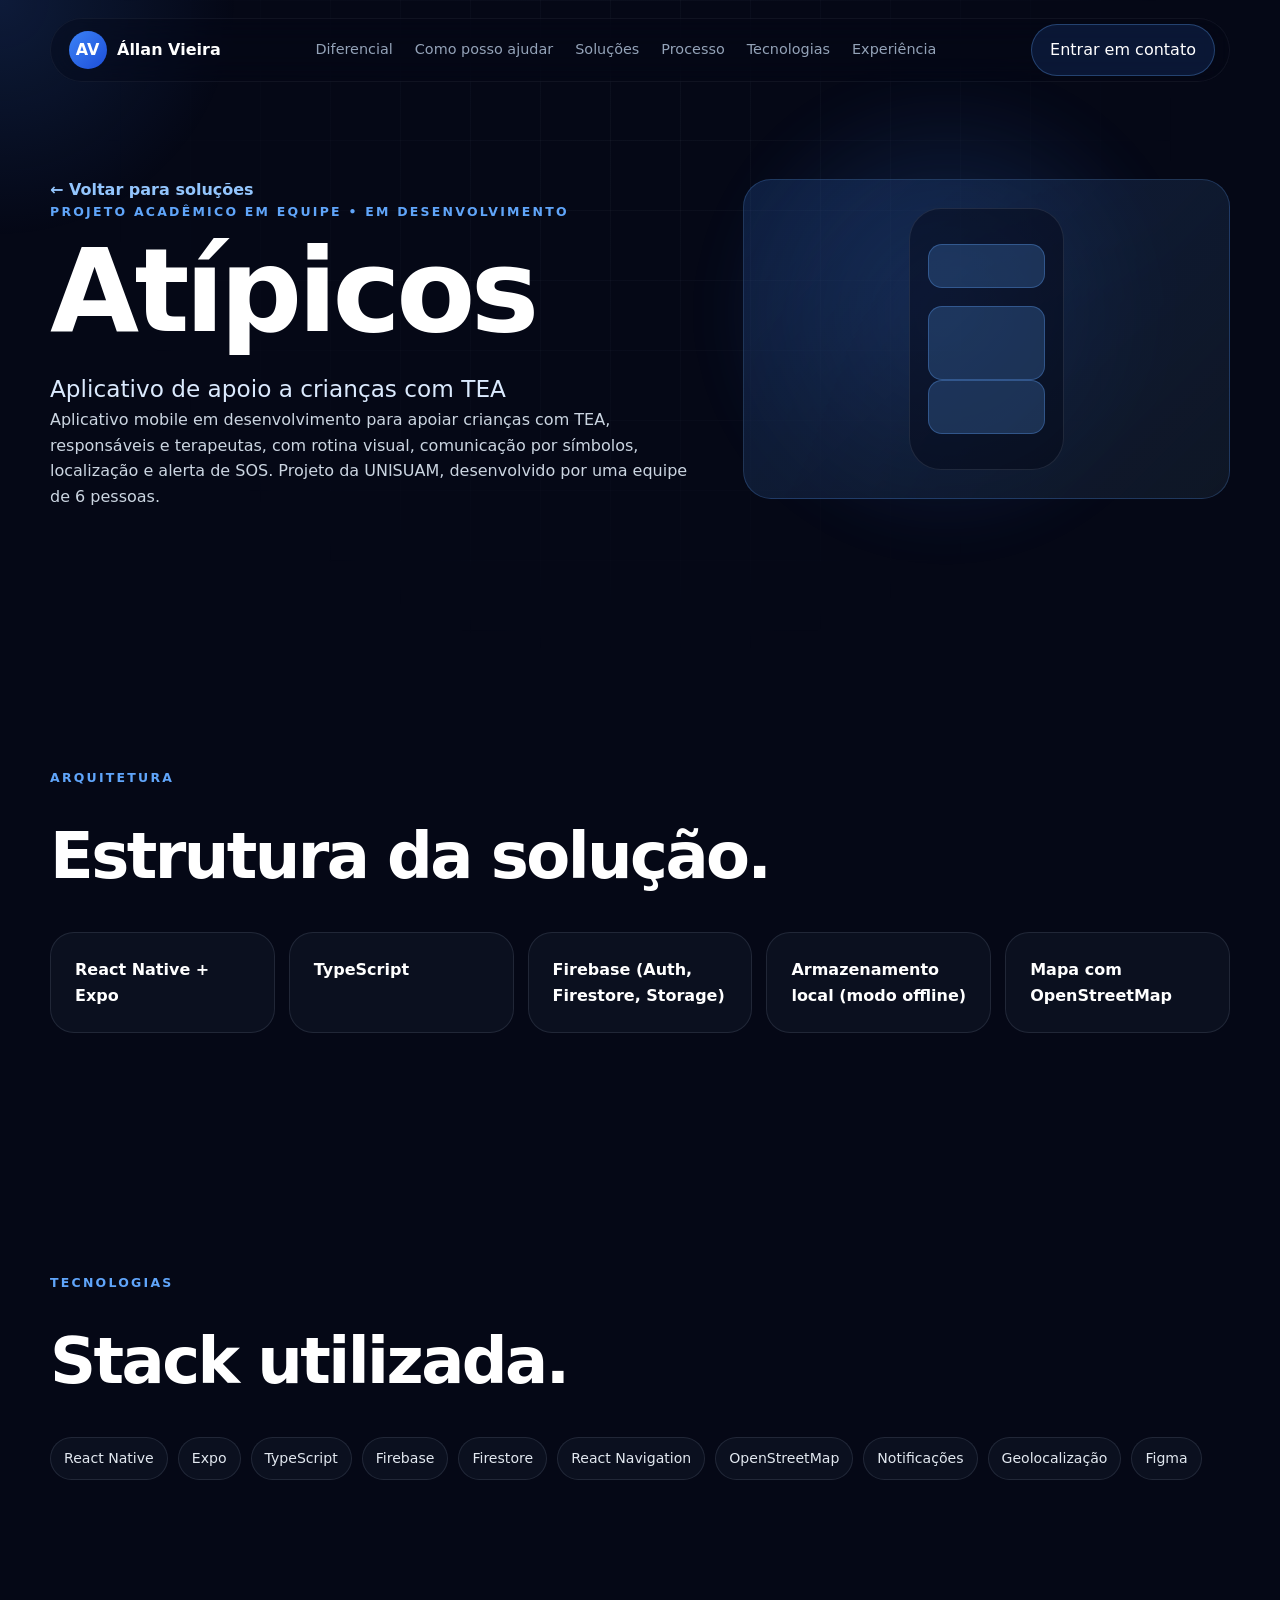
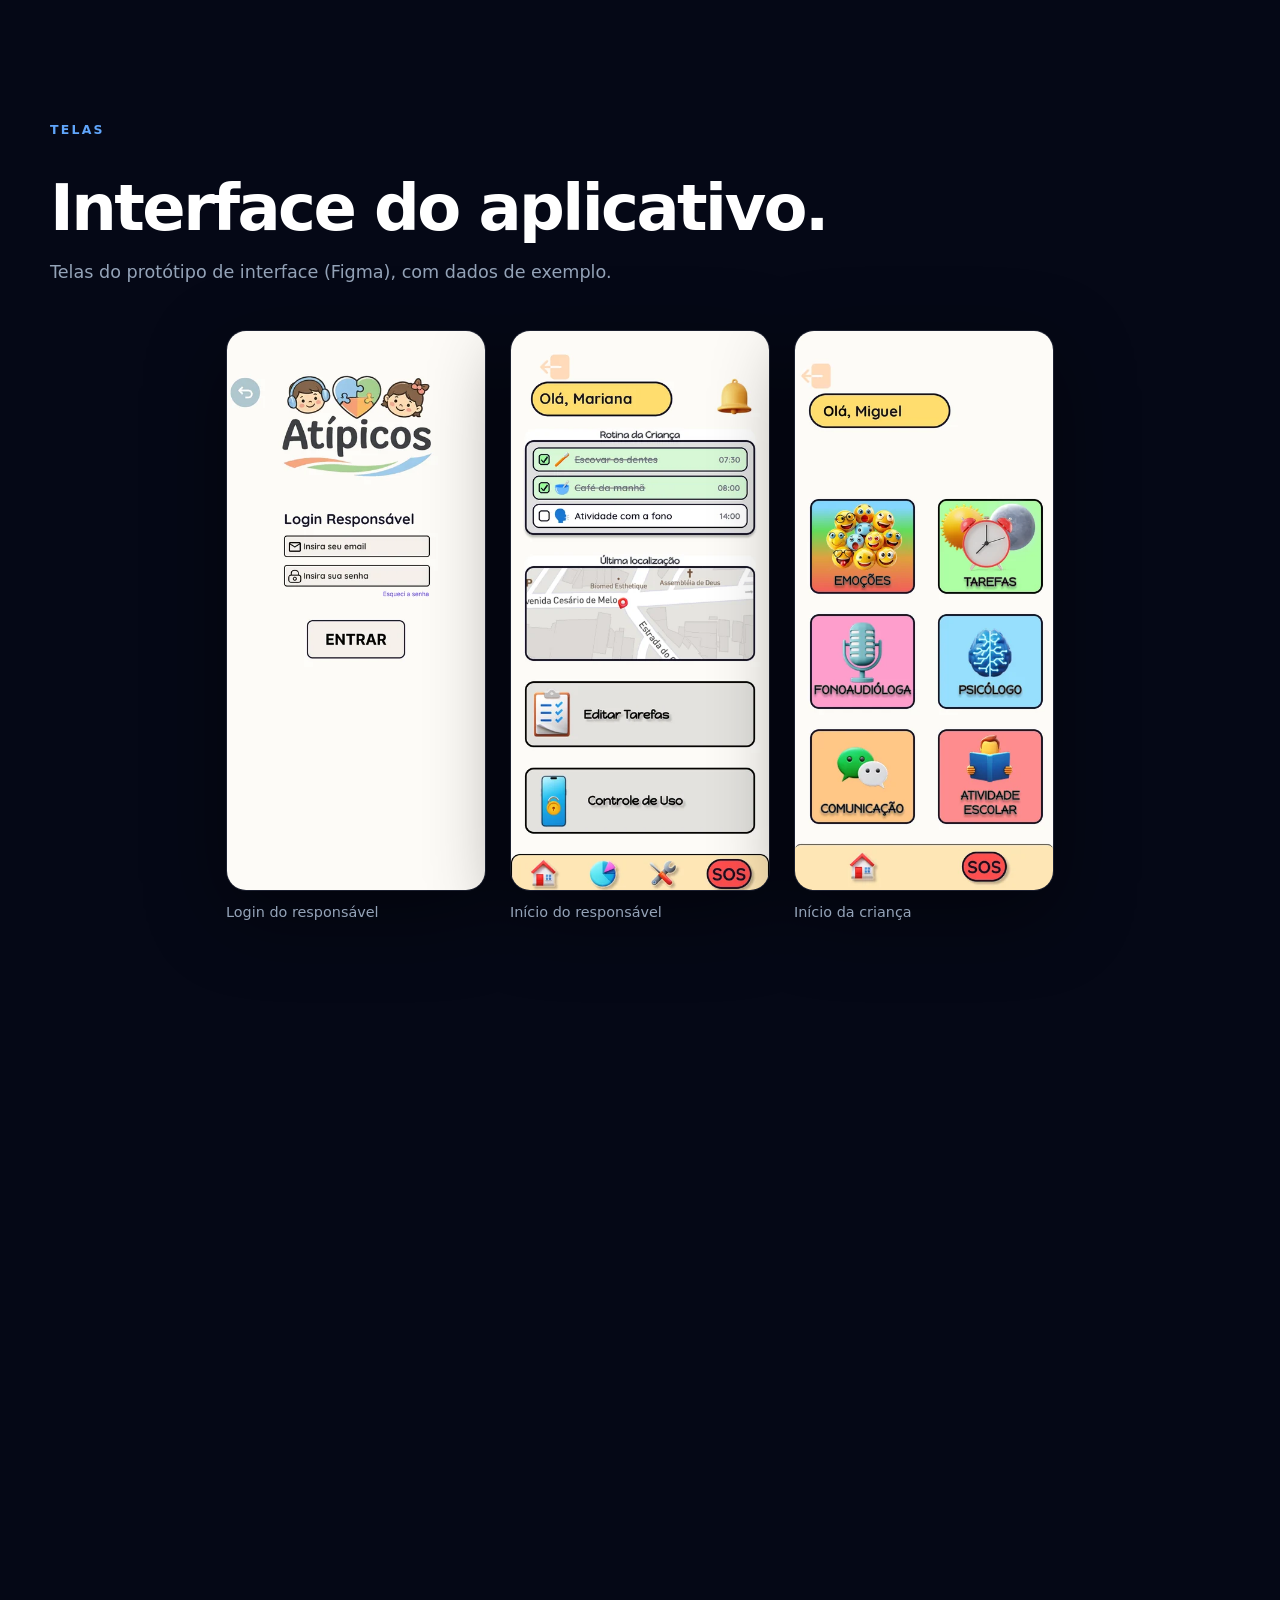
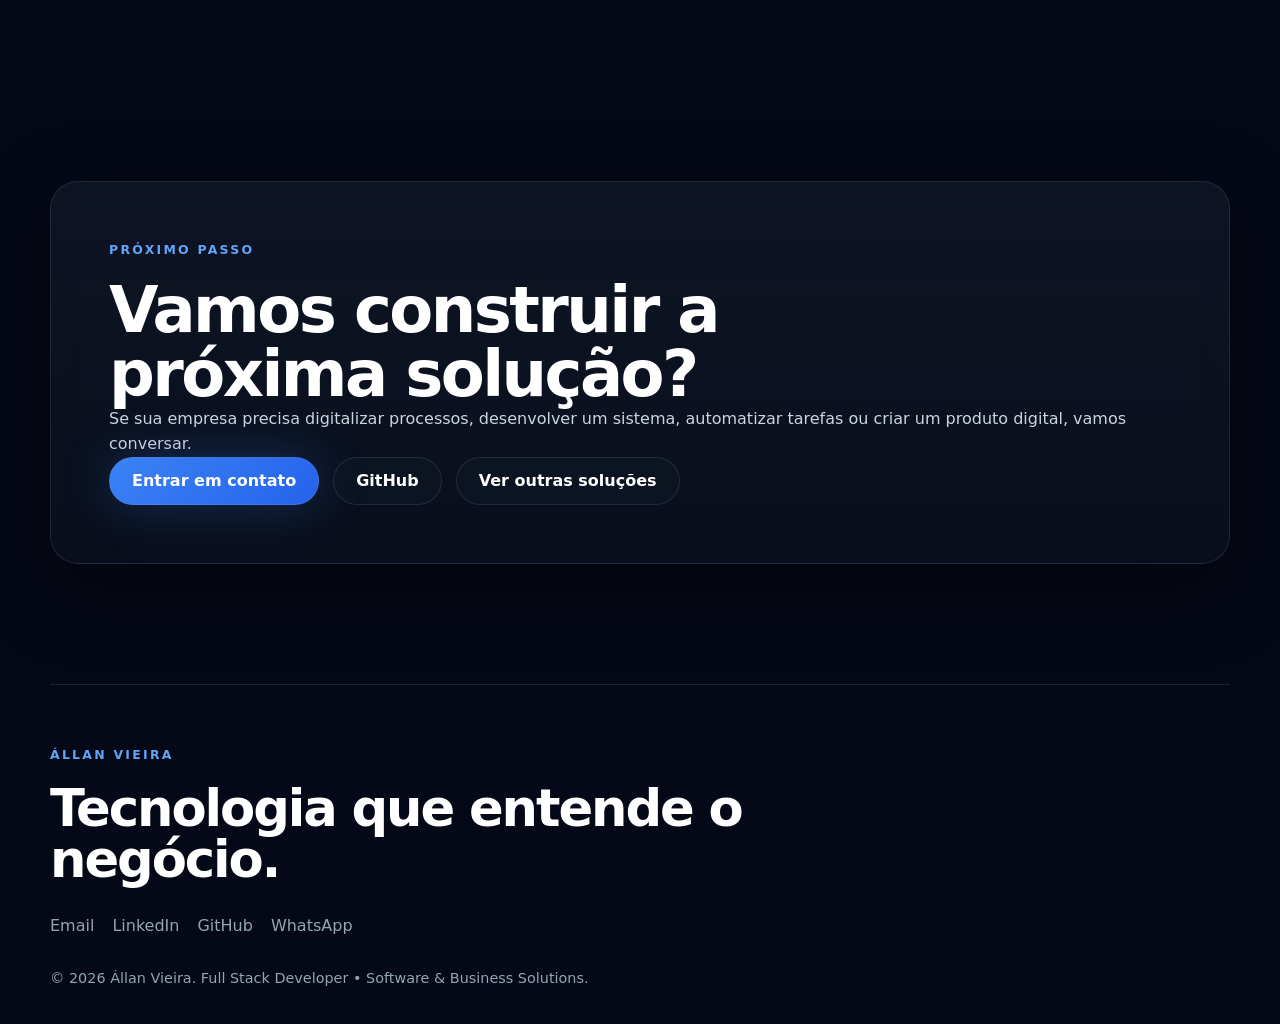
==== commit 2047cb7b: "site: telas do Atípicos (protótipo Figma) na home e no estudo de caso Co-Authored-By: Claude Sonnet " ====
--- a/cases/atipicos.html
+++ b/cases/atipicos.html
@@ -1 +1 @@
-<!doctype html><html lang="pt-BR"><head><meta charset="utf-8"><meta name="viewport" content="width=device-width, initial-scale=1"><title>Atípicos | Estudo de caso — Állan Vieira</title><meta name="description" content="Estudo de caso do Atípicos: aplicativo mobile em desenvolvimento para apoiar crianças com TEA, responsáveis e terapeutas. Projeto acadêmico em equipe com React Native, TypeScript e Firebase."><meta name="author" content="Állan Vieira"><meta name="robots" content="index,follow,max-image-preview:large"><meta name="theme-color" content="#050816"><link rel="canonical" href="https://allanvieira.com/cases/atipicos.html"><meta property="og:type" content="article"><meta property="og:site_name" content="Állan Vieira"><meta property="og:locale" content="pt_BR"><meta property="og:title" content="Atípicos | Estudo de caso — Állan Vieira"><meta property="og:description" content="Estudo de caso do Atípicos: aplicativo mobile em desenvolvimento para apoiar crianças com TEA, responsáveis e terapeutas. Projeto acadêmico em equipe com React Native, TypeScript e Firebase."><meta property="og:url" content="https://allanvieira.com/cases/atipicos.html"><meta property="og:image" content="https://allanvieira.com/assets/og-image.png"><meta property="og:image:width" content="1200"><meta property="og:image:height" content="630"><meta property="og:image:alt" content="Állan Vieira — Tecnologia que entende o negócio"><meta name="twitter:card" content="summary_large_image"><meta name="twitter:title" content="Atípicos | Estudo de caso — Állan Vieira"><meta name="twitter:description" content="Estudo de caso do Atípicos: aplicativo mobile em desenvolvimento para apoiar crianças com TEA, responsáveis e terapeutas. Projeto acadêmico em equipe com React Native, TypeScript e Firebase."><meta name="twitter:image" content="https://allanvieira.com/assets/og-image.png"><link rel="icon" href="../assets/favicon.svg" type="image/svg+xml"><script type="application/ld+json">{"@context":"https://schema.org","@graph":[{"@type":"BreadcrumbList","itemListElement":[{"@type":"ListItem","position":1,"name":"Início","item":"https://allanvieira.com/"},{"@type":"ListItem","position":2,"name":"Atípicos","item":"https://allanvieira.com/cases/atipicos.html"}]},{"@type":"WebPage","@id":"https://allanvieira.com/cases/atipicos.html","url":"https://allanvieira.com/cases/atipicos.html","name":"Atípicos | Estudo de caso — Állan Vieira","description":"Estudo de caso do Atípicos: aplicativo mobile em desenvolvimento para apoiar crianças com TEA, responsáveis e terapeutas. Projeto acadêmico em equipe com React Native, TypeScript e Firebase.","inLanguage":"pt-BR","author":{"@id":"https://allanvieira.com/#person"},"isPartOf":{"@id":"https://allanvieira.com/#website"},"primaryImageOfPage":"https://allanvieira.com/assets/og-image.png"}]}</script><link rel="stylesheet" href="../assets/css/styles.css"></head><body><div class="cursor-glow" data-cursor-glow></div><header class="site-header" data-header><a class="brand" href="../index.html#home"><span class="brand-mark">AV</span><span class="brand-text">Állan Vieira</span></a><nav class="desktop-nav"><a href="../index.html#diferencial">Diferencial</a><a href="../index.html#ajuda">Como posso ajudar</a><a href="../index.html#solucoes">Soluções</a><a href="../index.html#processo">Processo</a><a href="../index.html#tecnologias">Tecnologias</a><a href="../index.html#experiencia">Experiência</a></nav><a class="nav-cta" href="../index.html#contato">Entrar em contato</a><button class="menu-button" data-menu-button aria-label="Abrir menu"><span></span><span></span><span></span></button></header><div class="mobile-menu" data-mobile-menu><a href="../index.html#diferencial">Diferencial</a><a href="../index.html#ajuda">Como posso ajudar</a><a href="../index.html#solucoes">Soluções</a><a href="../index.html#processo">Processo</a><a href="../index.html#tecnologias">Tecnologias</a><a href="../index.html#experiencia">Experiência</a><a href="../index.html#contato">Contato</a></div><main><section class="case-hero section"><div class="hero-bg"><span class="orb orb-one"></span><span class="grid-lines"></span></div><div class="case-title reveal"><a class="text-link" href="../index.html#solucoes">← Voltar para soluções</a><p class="eyebrow">Projeto acadêmico em equipe • Em desenvolvimento</p><h1>Atípicos</h1><p class="hero-lead">Aplicativo de apoio a crianças com TEA</p><p>Aplicativo mobile em desenvolvimento para apoiar crianças com TEA, responsáveis e terapeutas, com rotina visual, comunicação por símbolos, localização e alerta de SOS. Projeto da UNISUAM, desenvolvido por uma equipe de 6 pessoas.</p></div><div class="solution-visual mobile-visual reveal"><span></span><span></span><span></span></div></section><section class="section"><div class="section-heading reveal"><p class="eyebrow">Arquitetura</p><h2>Estrutura da solução.</h2></div><ol class="architecture-list reveal"><li>React Native + Expo</li><li>TypeScript</li><li>Firebase (Auth, Firestore, Storage)</li><li>Armazenamento local (modo offline)</li><li>Mapa com OpenStreetMap</li></ol></section><section class="section"><div class="section-heading reveal"><p class="eyebrow">Tecnologias</p><h2>Stack utilizada.</h2></div><div class="study-cloud reveal"><span>React Native</span><span>Expo</span><span>TypeScript</span><span>Firebase</span><span>Firestore</span><span>React Navigation</span><span>OpenStreetMap</span><span>Notificações</span><span>Geolocalização</span><span>Figma</span></div></section><section class="section case-grid"><article class="case-block reveal"><p class="eyebrow">Resultado</p><h2>Impacto da solução</h2><p>MVP em desenvolvimento, com telas para responsável, criança e terapeuta, rotina visual, comunicação por símbolos com voz, localização e SOS. Foco em impacto social e organização da rotina.</p></article><article class="case-block reveal"><p class="eyebrow">Aprendizados</p><h2>O que este projeto fortaleceu</h2><p>Trabalho em equipe, desenvolvimento mobile com React Native, integração com Firebase, regras de segurança de dados e design de interfaces acessíveis.</p></article></section><section class="section contact"><div class="contact-card reveal"><p class="eyebrow">Próximo passo</p><h2>Vamos construir a próxima solução?</h2><p>Se sua empresa precisa digitalizar processos, desenvolver um sistema, automatizar tarefas ou criar um produto digital, vamos conversar.</p><div class="hero-actions"><a class="button primary" href="mailto:allan@allanvieira.com">Entrar em contato</a><a class="button secondary" href="https://github.com/VieiraAllan/" target="_blank" rel="noreferrer">GitHub</a><a class="button secondary" href="../index.html#solucoes">Ver outras soluções</a></div></div></section></main><footer class="footer"><div><p class="eyebrow">Állan Vieira</p><h2>Tecnologia que entende o negócio.</h2></div><div class="footer-links"><a href="mailto:allan@allanvieira.com">Email</a><a href="https://www.linkedin.com/in/allanrvieira" target="_blank" rel="noreferrer">LinkedIn</a><a href="https://github.com/VieiraAllan/" target="_blank" rel="noreferrer">GitHub</a><a href="https://wa.me/5521992278409" target="_blank" rel="noreferrer">WhatsApp</a></div><p class="copyright">© <span data-year></span> Állan Vieira. Full Stack Developer • Software & Business Solutions.</p></footer><script src="../assets/js/main.js"></script></body></html>+<!doctype html><html lang="pt-BR"><head><meta charset="utf-8"><meta name="viewport" content="width=device-width, initial-scale=1"><title>Atípicos | Estudo de caso — Állan Vieira</title><meta name="description" content="Estudo de caso do Atípicos: aplicativo mobile em desenvolvimento para apoiar crianças com TEA, responsáveis e terapeutas. Projeto acadêmico em equipe com React Native, TypeScript e Firebase."><meta name="author" content="Állan Vieira"><meta name="robots" content="index,follow,max-image-preview:large"><meta name="theme-color" content="#050816"><link rel="canonical" href="https://allanvieira.com/cases/atipicos.html"><meta property="og:type" content="article"><meta property="og:site_name" content="Állan Vieira"><meta property="og:locale" content="pt_BR"><meta property="og:title" content="Atípicos | Estudo de caso — Állan Vieira"><meta property="og:description" content="Estudo de caso do Atípicos: aplicativo mobile em desenvolvimento para apoiar crianças com TEA, responsáveis e terapeutas. Projeto acadêmico em equipe com React Native, TypeScript e Firebase."><meta property="og:url" content="https://allanvieira.com/cases/atipicos.html"><meta property="og:image" content="https://allanvieira.com/assets/og-image.png"><meta property="og:image:width" content="1200"><meta property="og:image:height" content="630"><meta property="og:image:alt" content="Állan Vieira — Tecnologia que entende o negócio"><meta name="twitter:card" content="summary_large_image"><meta name="twitter:title" content="Atípicos | Estudo de caso — Állan Vieira"><meta name="twitter:description" content="Estudo de caso do Atípicos: aplicativo mobile em desenvolvimento para apoiar crianças com TEA, responsáveis e terapeutas. Projeto acadêmico em equipe com React Native, TypeScript e Firebase."><meta name="twitter:image" content="https://allanvieira.com/assets/og-image.png"><link rel="icon" href="../assets/favicon.svg" type="image/svg+xml"><script type="application/ld+json">{"@context":"https://schema.org","@graph":[{"@type":"BreadcrumbList","itemListElement":[{"@type":"ListItem","position":1,"name":"Início","item":"https://allanvieira.com/"},{"@type":"ListItem","position":2,"name":"Atípicos","item":"https://allanvieira.com/cases/atipicos.html"}]},{"@type":"WebPage","@id":"https://allanvieira.com/cases/atipicos.html","url":"https://allanvieira.com/cases/atipicos.html","name":"Atípicos | Estudo de caso — Állan Vieira","description":"Estudo de caso do Atípicos: aplicativo mobile em desenvolvimento para apoiar crianças com TEA, responsáveis e terapeutas. Projeto acadêmico em equipe com React Native, TypeScript e Firebase.","inLanguage":"pt-BR","author":{"@id":"https://allanvieira.com/#person"},"isPartOf":{"@id":"https://allanvieira.com/#website"},"primaryImageOfPage":"https://allanvieira.com/assets/og-image.png"}]}</script><link rel="stylesheet" href="../assets/css/styles.css"></head><body><div class="cursor-glow" data-cursor-glow></div><header class="site-header" data-header><a class="brand" href="../index.html#home"><span class="brand-mark">AV</span><span class="brand-text">Állan Vieira</span></a><nav class="desktop-nav"><a href="../index.html#diferencial">Diferencial</a><a href="../index.html#ajuda">Como posso ajudar</a><a href="../index.html#solucoes">Soluções</a><a href="../index.html#processo">Processo</a><a href="../index.html#tecnologias">Tecnologias</a><a href="../index.html#experiencia">Experiência</a></nav><a class="nav-cta" href="../index.html#contato">Entrar em contato</a><button class="menu-button" data-menu-button aria-label="Abrir menu"><span></span><span></span><span></span></button></header><div class="mobile-menu" data-mobile-menu><a href="../index.html#diferencial">Diferencial</a><a href="../index.html#ajuda">Como posso ajudar</a><a href="../index.html#solucoes">Soluções</a><a href="../index.html#processo">Processo</a><a href="../index.html#tecnologias">Tecnologias</a><a href="../index.html#experiencia">Experiência</a><a href="../index.html#contato">Contato</a></div><main><section class="case-hero section"><div class="hero-bg"><span class="orb orb-one"></span><span class="grid-lines"></span></div><div class="case-title reveal"><a class="text-link" href="../index.html#solucoes">← Voltar para soluções</a><p class="eyebrow">Projeto acadêmico em equipe • Em desenvolvimento</p><h1>Atípicos</h1><p class="hero-lead">Aplicativo de apoio a crianças com TEA</p><p>Aplicativo mobile em desenvolvimento para apoiar crianças com TEA, responsáveis e terapeutas, com rotina visual, comunicação por símbolos, localização e alerta de SOS. Projeto da UNISUAM, desenvolvido por uma equipe de 6 pessoas.</p></div><div class="solution-visual mobile-visual reveal"><span></span><span></span><span></span></div></section><section class="section"><div class="section-heading reveal"><p class="eyebrow">Arquitetura</p><h2>Estrutura da solução.</h2></div><ol class="architecture-list reveal"><li>React Native + Expo</li><li>TypeScript</li><li>Firebase (Auth, Firestore, Storage)</li><li>Armazenamento local (modo offline)</li><li>Mapa com OpenStreetMap</li></ol></section><section class="section"><div class="section-heading reveal"><p class="eyebrow">Tecnologias</p><h2>Stack utilizada.</h2></div><div class="study-cloud reveal"><span>React Native</span><span>Expo</span><span>TypeScript</span><span>Firebase</span><span>Firestore</span><span>React Navigation</span><span>OpenStreetMap</span><span>Notificações</span><span>Geolocalização</span><span>Figma</span></div></section><section class="section"><div class="section-heading reveal"><p class="eyebrow">Telas</p><h2>Interface do aplicativo.</h2><p>Telas do protótipo de interface (Figma), com dados de exemplo.</p></div><div class="shots phones reveal"><figure><img src="../assets/screenshots/atipicos/login-responsavel.webp" alt="Tela de login do responsável no aplicativo Atípicos" width="430" height="932" loading="lazy"><figcaption>Login do responsável</figcaption></figure><figure><img src="../assets/screenshots/atipicos/home-responsavel.webp" alt="Tela inicial do responsável com rotina da criança, última localização no mapa e botão de SOS" width="430" height="932" loading="lazy"><figcaption>Início do responsável</figcaption></figure><figure><img src="../assets/screenshots/atipicos/home-crianca.webp" alt="Tela inicial da criança com atalhos para emoções, tarefas, fonoaudiologia, psicologia, comunicação e atividade escolar" width="430" height="932" loading="lazy"><figcaption>Início da criança</figcaption></figure></div></section><section class="section case-grid"><article class="case-block reveal"><p class="eyebrow">Resultado</p><h2>Impacto da solução</h2><p>MVP em desenvolvimento, com telas para responsável, criança e terapeuta, rotina visual, comunicação por símbolos com voz, localização e SOS. Foco em impacto social e organização da rotina.</p></article><article class="case-block reveal"><p class="eyebrow">Aprendizados</p><h2>O que este projeto fortaleceu</h2><p>Trabalho em equipe, desenvolvimento mobile com React Native, integração com Firebase, regras de segurança de dados e design de interfaces acessíveis.</p></article></section><section class="section contact"><div class="contact-card reveal"><p class="eyebrow">Próximo passo</p><h2>Vamos construir a próxima solução?</h2><p>Se sua empresa precisa digitalizar processos, desenvolver um sistema, automatizar tarefas ou criar um produto digital, vamos conversar.</p><div class="hero-actions"><a class="button primary" href="mailto:allan@allanvieira.com">Entrar em contato</a><a class="button secondary" href="https://github.com/VieiraAllan/" target="_blank" rel="noreferrer">GitHub</a><a class="button secondary" href="../index.html#solucoes">Ver outras soluções</a></div></div></section></main><footer class="footer"><div><p class="eyebrow">Állan Vieira</p><h2>Tecnologia que entende o negócio.</h2></div><div class="footer-links"><a href="mailto:allan@allanvieira.com">Email</a><a href="https://www.linkedin.com/in/allanrvieira" target="_blank" rel="noreferrer">LinkedIn</a><a href="https://github.com/VieiraAllan/" target="_blank" rel="noreferrer">GitHub</a><a href="https://wa.me/5521992278409" target="_blank" rel="noreferrer">WhatsApp</a></div><p class="copyright">© <span data-year></span> Állan Vieira. Full Stack Developer • Software & Business Solutions.</p></footer><script src="../assets/js/main.js"></script></body></html>
--- a/assets/css/styles.css
+++ b/assets/css/styles.css
@@ -3,3 +3,4 @@
 .shots{display:grid;gap:24px;grid-template-columns:repeat(auto-fit,minmax(min(100%,420px),1fr))}.shots figure{margin:0}.shots img{width:100%;height:auto;border-radius:20px;border:1px solid var(--border);box-shadow:var(--shadow);display:block}.shots figcaption{margin-top:10px;color:var(--muted);font-size:.9rem}
 .shot-visual{display:block}.shot-visual img{width:100%;height:100%;min-height:inherit;object-fit:cover;object-position:left top;display:block}
 .shot-visual:before{display:none}
+.shots.phones{grid-template-columns:repeat(auto-fit,minmax(min(100%,220px),260px));justify-content:center}
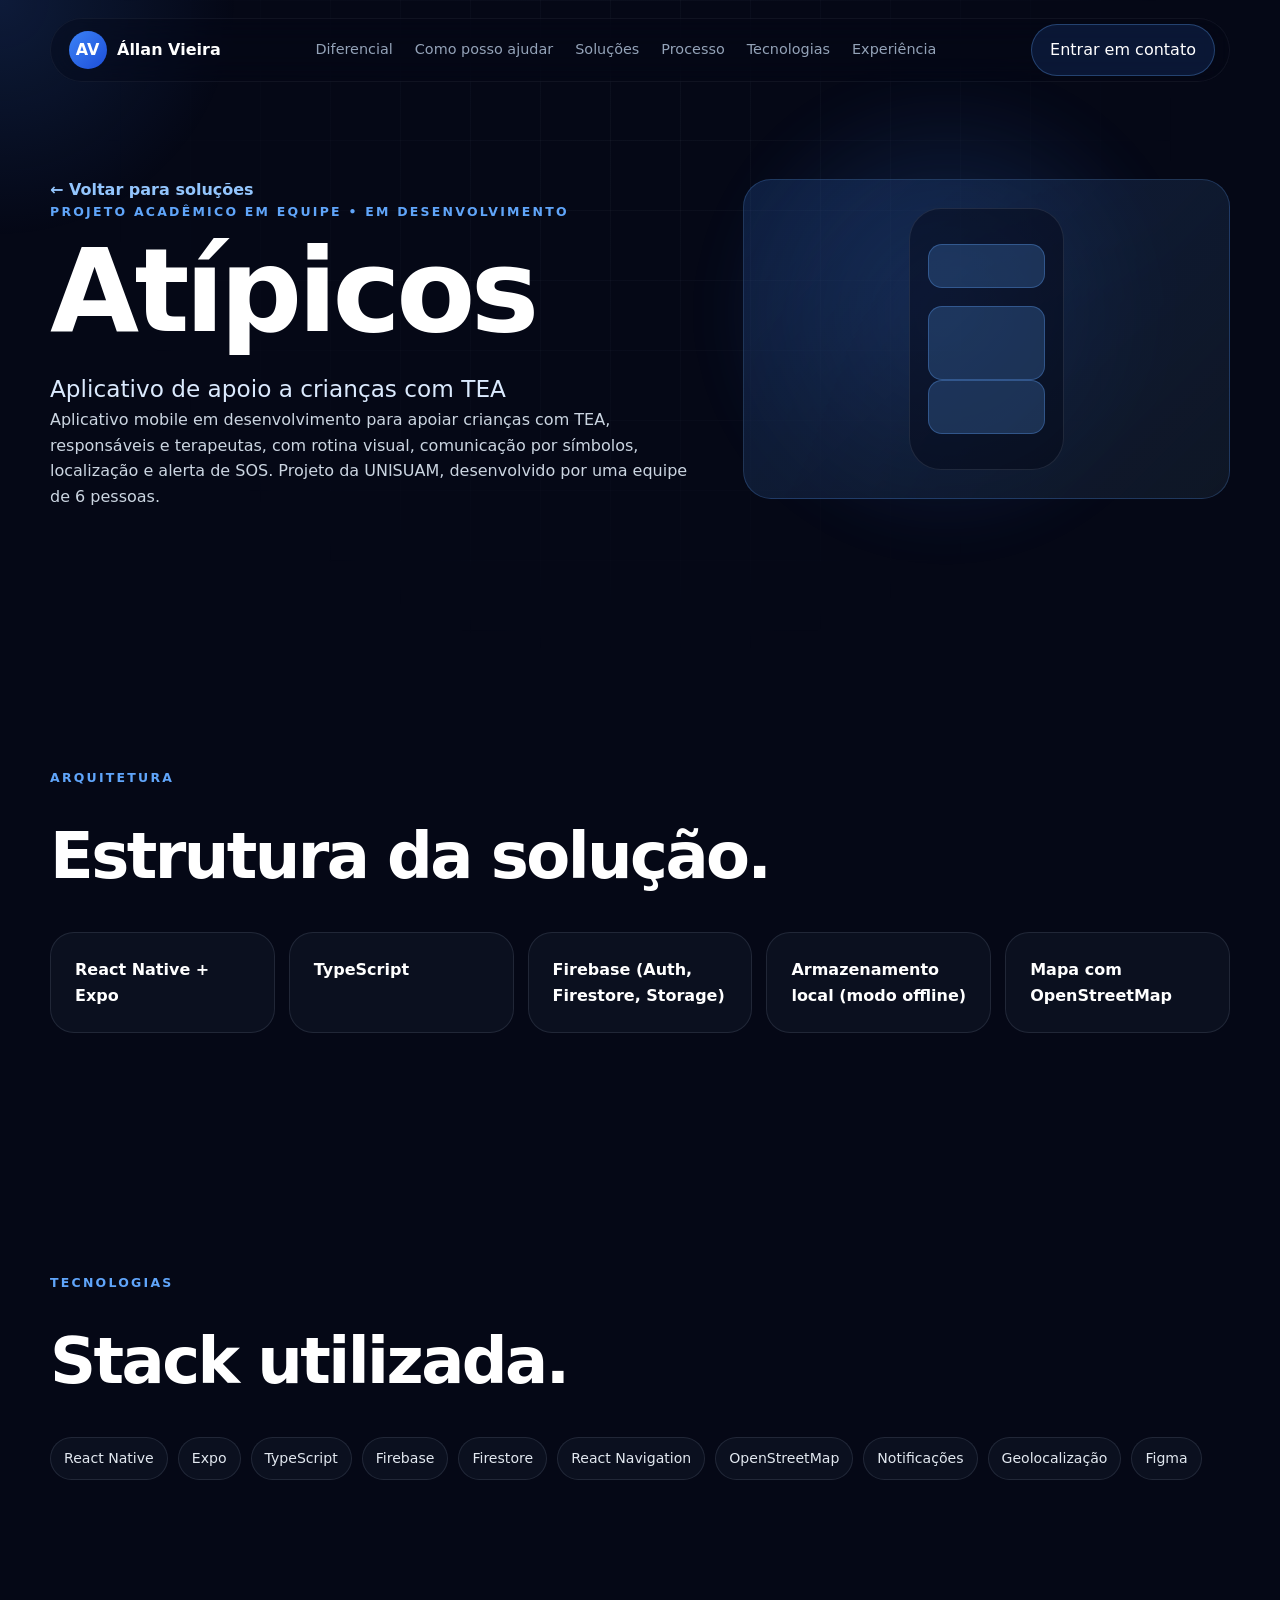
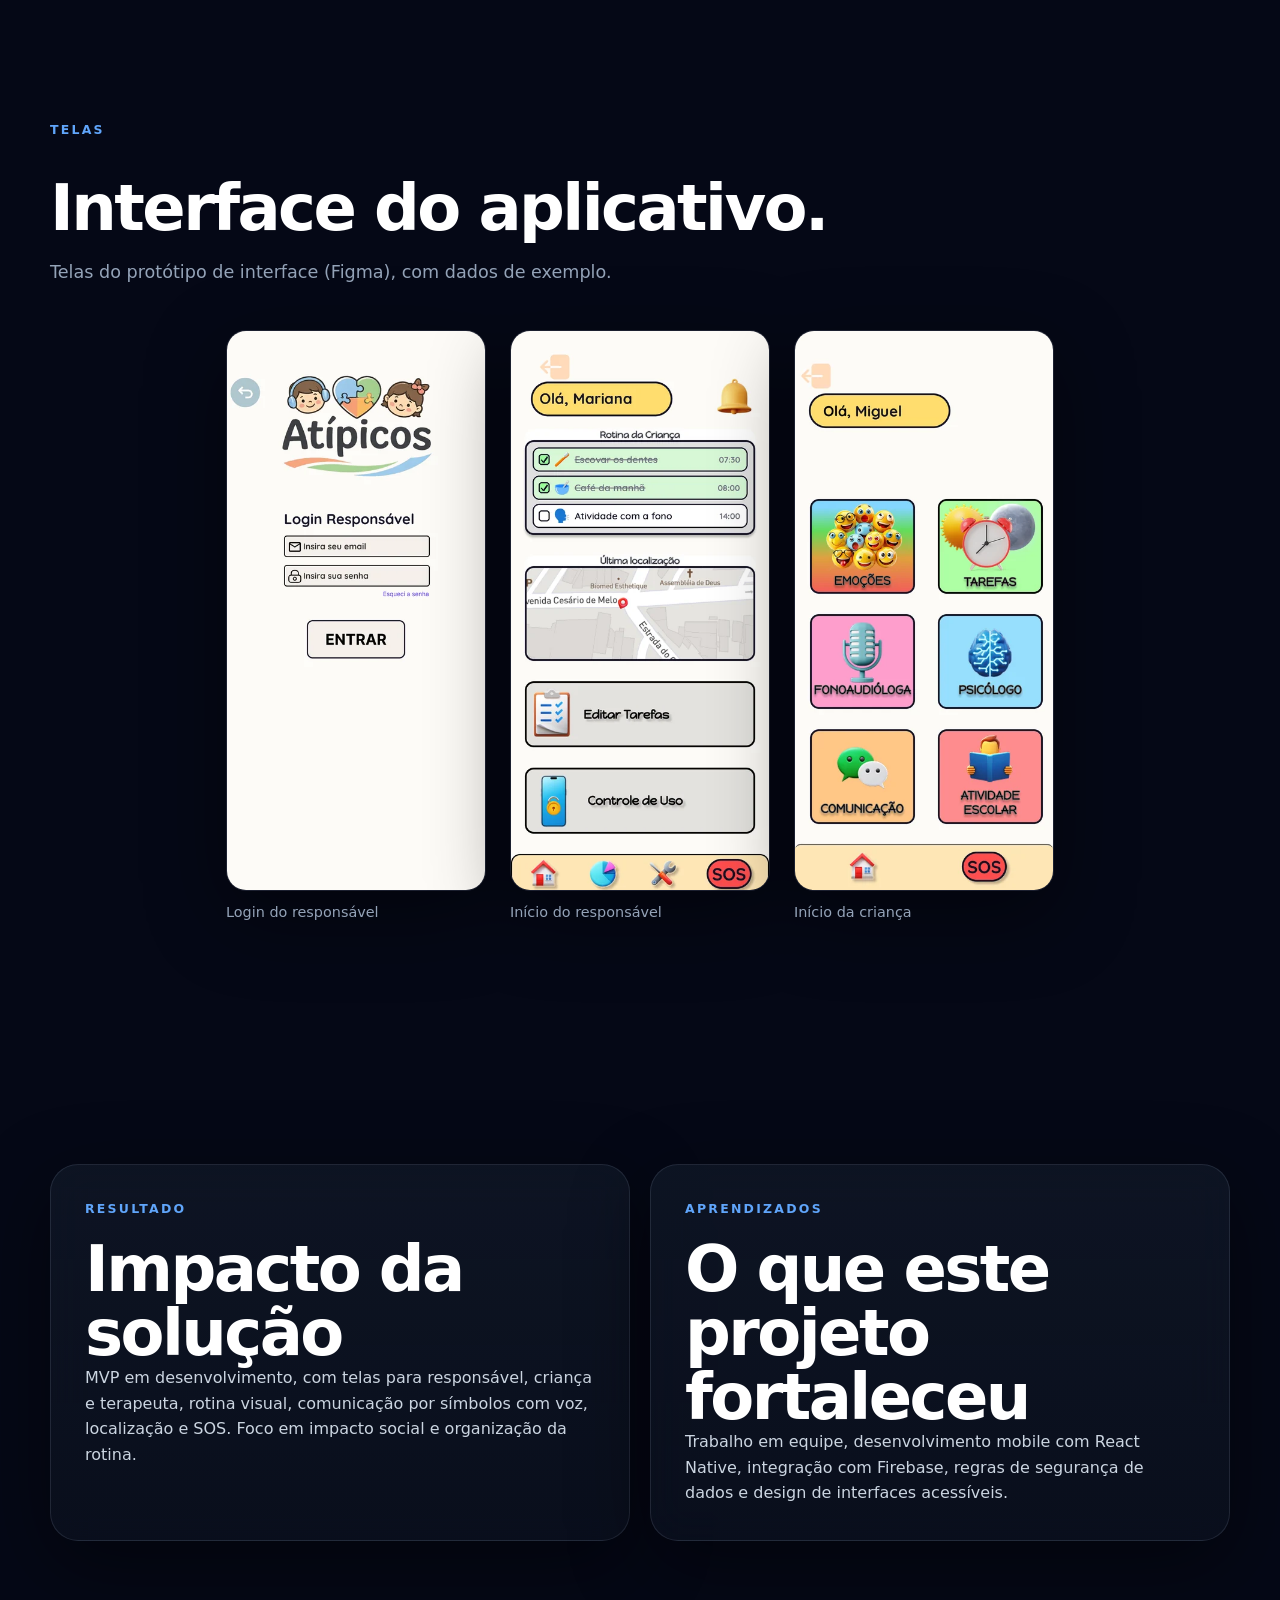
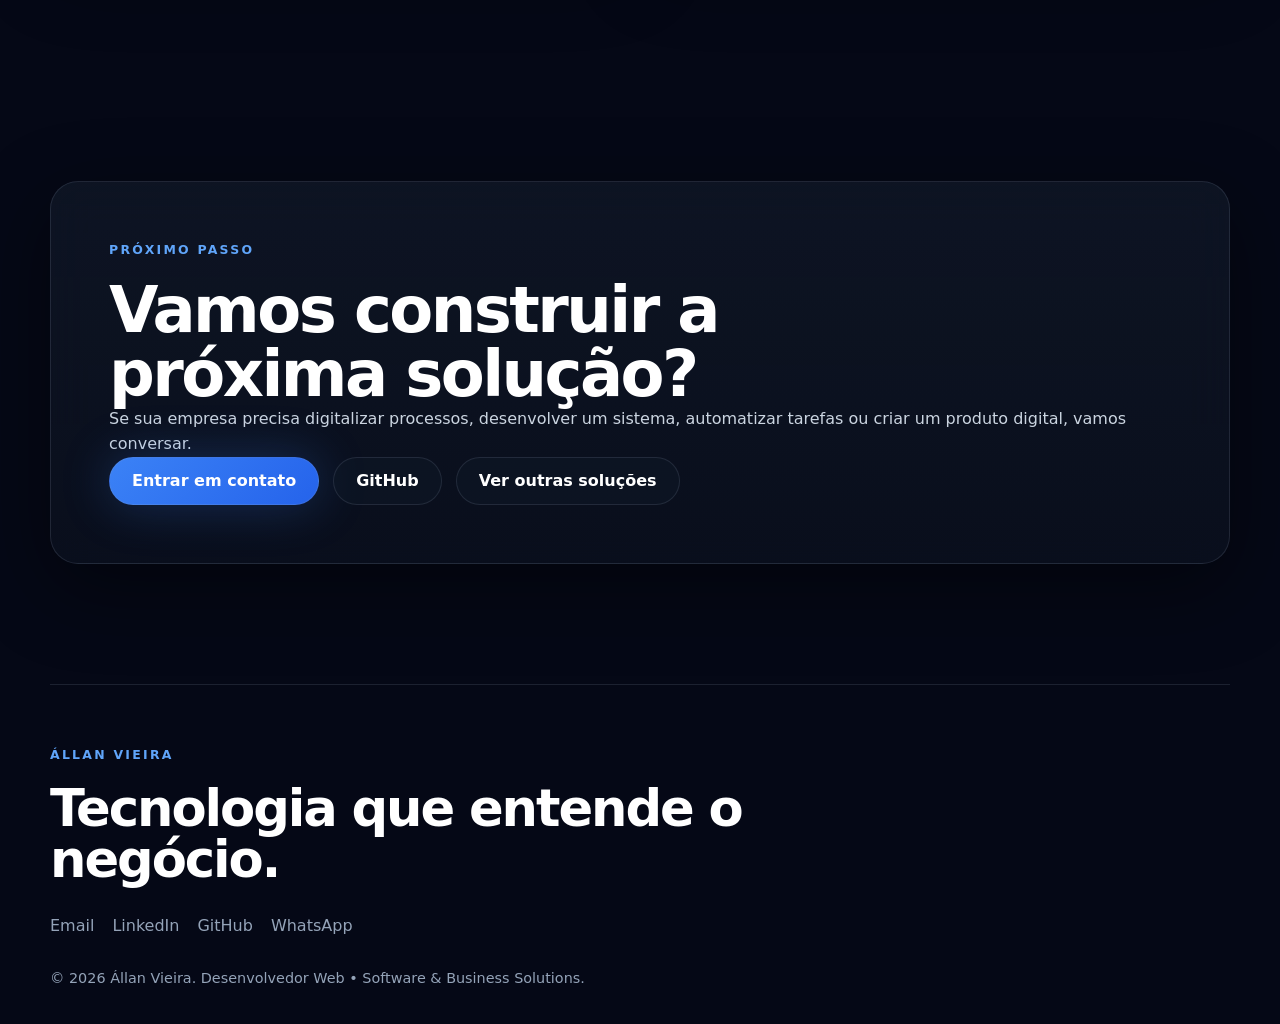
==== commit cb7f6e04: "Ajusta rodapés e rótulo de arquitetura do WM Cloud Co-Authored-By: Claude Sonnet 5.5 <noreply@anthro" ====
--- a/cases/atipicos.html
+++ b/cases/atipicos.html
@@ -1 +1 @@
-<!doctype html><html lang="pt-BR"><head><meta charset="utf-8"><meta name="viewport" content="width=device-width, initial-scale=1"><title>Atípicos | Estudo de caso — Állan Vieira</title><meta name="description" content="Estudo de caso do Atípicos: aplicativo mobile em desenvolvimento para apoiar crianças com TEA, responsáveis e terapeutas. Projeto acadêmico em equipe com React Native, TypeScript e Firebase."><meta name="author" content="Állan Vieira"><meta name="robots" content="index,follow,max-image-preview:large"><meta name="theme-color" content="#050816"><link rel="canonical" href="https://allanvieira.com/cases/atipicos.html"><meta property="og:type" content="article"><meta property="og:site_name" content="Állan Vieira"><meta property="og:locale" content="pt_BR"><meta property="og:title" content="Atípicos | Estudo de caso — Állan Vieira"><meta property="og:description" content="Estudo de caso do Atípicos: aplicativo mobile em desenvolvimento para apoiar crianças com TEA, responsáveis e terapeutas. Projeto acadêmico em equipe com React Native, TypeScript e Firebase."><meta property="og:url" content="https://allanvieira.com/cases/atipicos.html"><meta property="og:image" content="https://allanvieira.com/assets/og-image.png"><meta property="og:image:width" content="1200"><meta property="og:image:height" content="630"><meta property="og:image:alt" content="Állan Vieira — Tecnologia que entende o negócio"><meta name="twitter:card" content="summary_large_image"><meta name="twitter:title" content="Atípicos | Estudo de caso — Állan Vieira"><meta name="twitter:description" content="Estudo de caso do Atípicos: aplicativo mobile em desenvolvimento para apoiar crianças com TEA, responsáveis e terapeutas. Projeto acadêmico em equipe com React Native, TypeScript e Firebase."><meta name="twitter:image" content="https://allanvieira.com/assets/og-image.png"><link rel="icon" href="../assets/favicon.svg" type="image/svg+xml"><script type="application/ld+json">{"@context":"https://schema.org","@graph":[{"@type":"BreadcrumbList","itemListElement":[{"@type":"ListItem","position":1,"name":"Início","item":"https://allanvieira.com/"},{"@type":"ListItem","position":2,"name":"Atípicos","item":"https://allanvieira.com/cases/atipicos.html"}]},{"@type":"WebPage","@id":"https://allanvieira.com/cases/atipicos.html","url":"https://allanvieira.com/cases/atipicos.html","name":"Atípicos | Estudo de caso — Állan Vieira","description":"Estudo de caso do Atípicos: aplicativo mobile em desenvolvimento para apoiar crianças com TEA, responsáveis e terapeutas. Projeto acadêmico em equipe com React Native, TypeScript e Firebase.","inLanguage":"pt-BR","author":{"@id":"https://allanvieira.com/#person"},"isPartOf":{"@id":"https://allanvieira.com/#website"},"primaryImageOfPage":"https://allanvieira.com/assets/og-image.png"}]}</script><link rel="stylesheet" href="../assets/css/styles.css"></head><body><div class="cursor-glow" data-cursor-glow></div><header class="site-header" data-header><a class="brand" href="../index.html#home"><span class="brand-mark">AV</span><span class="brand-text">Állan Vieira</span></a><nav class="desktop-nav"><a href="../index.html#diferencial">Diferencial</a><a href="../index.html#ajuda">Como posso ajudar</a><a href="../index.html#solucoes">Soluções</a><a href="../index.html#processo">Processo</a><a href="../index.html#tecnologias">Tecnologias</a><a href="../index.html#experiencia">Experiência</a></nav><a class="nav-cta" href="../index.html#contato">Entrar em contato</a><button class="menu-button" data-menu-button aria-label="Abrir menu"><span></span><span></span><span></span></button></header><div class="mobile-menu" data-mobile-menu><a href="../index.html#diferencial">Diferencial</a><a href="../index.html#ajuda">Como posso ajudar</a><a href="../index.html#solucoes">Soluções</a><a href="../index.html#processo">Processo</a><a href="../index.html#tecnologias">Tecnologias</a><a href="../index.html#experiencia">Experiência</a><a href="../index.html#contato">Contato</a></div><main><section class="case-hero section"><div class="hero-bg"><span class="orb orb-one"></span><span class="grid-lines"></span></div><div class="case-title reveal"><a class="text-link" href="../index.html#solucoes">← Voltar para soluções</a><p class="eyebrow">Projeto acadêmico em equipe • Em desenvolvimento</p><h1>Atípicos</h1><p class="hero-lead">Aplicativo de apoio a crianças com TEA</p><p>Aplicativo mobile em desenvolvimento para apoiar crianças com TEA, responsáveis e terapeutas, com rotina visual, comunicação por símbolos, localização e alerta de SOS. Projeto da UNISUAM, desenvolvido por uma equipe de 6 pessoas.</p></div><div class="solution-visual mobile-visual reveal"><span></span><span></span><span></span></div></section><section class="section"><div class="section-heading reveal"><p class="eyebrow">Arquitetura</p><h2>Estrutura da solução.</h2></div><ol class="architecture-list reveal"><li>React Native + Expo</li><li>TypeScript</li><li>Firebase (Auth, Firestore, Storage)</li><li>Armazenamento local (modo offline)</li><li>Mapa com OpenStreetMap</li></ol></section><section class="section"><div class="section-heading reveal"><p class="eyebrow">Tecnologias</p><h2>Stack utilizada.</h2></div><div class="study-cloud reveal"><span>React Native</span><span>Expo</span><span>TypeScript</span><span>Firebase</span><span>Firestore</span><span>React Navigation</span><span>OpenStreetMap</span><span>Notificações</span><span>Geolocalização</span><span>Figma</span></div></section><section class="section"><div class="section-heading reveal"><p class="eyebrow">Telas</p><h2>Interface do aplicativo.</h2><p>Telas do protótipo de interface (Figma), com dados de exemplo.</p></div><div class="shots phones reveal"><figure><img src="../assets/screenshots/atipicos/login-responsavel.webp" alt="Tela de login do responsável no aplicativo Atípicos" width="430" height="932" loading="lazy"><figcaption>Login do responsável</figcaption></figure><figure><img src="../assets/screenshots/atipicos/home-responsavel.webp" alt="Tela inicial do responsável com rotina da criança, última localização no mapa e botão de SOS" width="430" height="932" loading="lazy"><figcaption>Início do responsável</figcaption></figure><figure><img src="../assets/screenshots/atipicos/home-crianca.webp" alt="Tela inicial da criança com atalhos para emoções, tarefas, fonoaudiologia, psicologia, comunicação e atividade escolar" width="430" height="932" loading="lazy"><figcaption>Início da criança</figcaption></figure></div></section><section class="section case-grid"><article class="case-block reveal"><p class="eyebrow">Resultado</p><h2>Impacto da solução</h2><p>MVP em desenvolvimento, com telas para responsável, criança e terapeuta, rotina visual, comunicação por símbolos com voz, localização e SOS. Foco em impacto social e organização da rotina.</p></article><article class="case-block reveal"><p class="eyebrow">Aprendizados</p><h2>O que este projeto fortaleceu</h2><p>Trabalho em equipe, desenvolvimento mobile com React Native, integração com Firebase, regras de segurança de dados e design de interfaces acessíveis.</p></article></section><section class="section contact"><div class="contact-card reveal"><p class="eyebrow">Próximo passo</p><h2>Vamos construir a próxima solução?</h2><p>Se sua empresa precisa digitalizar processos, desenvolver um sistema, automatizar tarefas ou criar um produto digital, vamos conversar.</p><div class="hero-actions"><a class="button primary" href="mailto:allan@allanvieira.com">Entrar em contato</a><a class="button secondary" href="https://github.com/VieiraAllan/" target="_blank" rel="noreferrer">GitHub</a><a class="button secondary" href="../index.html#solucoes">Ver outras soluções</a></div></div></section></main><footer class="footer"><div><p class="eyebrow">Állan Vieira</p><h2>Tecnologia que entende o negócio.</h2></div><div class="footer-links"><a href="mailto:allan@allanvieira.com">Email</a><a href="https://www.linkedin.com/in/allanrvieira" target="_blank" rel="noreferrer">LinkedIn</a><a href="https://github.com/VieiraAllan/" target="_blank" rel="noreferrer">GitHub</a><a href="https://wa.me/5521992278409" target="_blank" rel="noreferrer">WhatsApp</a></div><p class="copyright">© <span data-year></span> Állan Vieira. Full Stack Developer • Software & Business Solutions.</p></footer><script src="../assets/js/main.js"></script></body></html>+<!doctype html><html lang="pt-BR"><head><meta charset="utf-8"><meta name="viewport" content="width=device-width, initial-scale=1"><title>Atípicos | Estudo de caso — Állan Vieira</title><meta name="description" content="Estudo de caso do Atípicos: aplicativo mobile em desenvolvimento para apoiar crianças com TEA, responsáveis e terapeutas. Projeto acadêmico em equipe com React Native, TypeScript e Firebase."><meta name="author" content="Állan Vieira"><meta name="robots" content="index,follow,max-image-preview:large"><meta name="theme-color" content="#050816"><link rel="canonical" href="https://allanvieira.com/cases/atipicos.html"><meta property="og:type" content="article"><meta property="og:site_name" content="Állan Vieira"><meta property="og:locale" content="pt_BR"><meta property="og:title" content="Atípicos | Estudo de caso — Állan Vieira"><meta property="og:description" content="Estudo de caso do Atípicos: aplicativo mobile em desenvolvimento para apoiar crianças com TEA, responsáveis e terapeutas. Projeto acadêmico em equipe com React Native, TypeScript e Firebase."><meta property="og:url" content="https://allanvieira.com/cases/atipicos.html"><meta property="og:image" content="https://allanvieira.com/assets/og-image.png"><meta property="og:image:width" content="1200"><meta property="og:image:height" content="630"><meta property="og:image:alt" content="Állan Vieira — Tecnologia que entende o negócio"><meta name="twitter:card" content="summary_large_image"><meta name="twitter:title" content="Atípicos | Estudo de caso — Állan Vieira"><meta name="twitter:description" content="Estudo de caso do Atípicos: aplicativo mobile em desenvolvimento para apoiar crianças com TEA, responsáveis e terapeutas. Projeto acadêmico em equipe com React Native, TypeScript e Firebase."><meta name="twitter:image" content="https://allanvieira.com/assets/og-image.png"><link rel="icon" href="../assets/favicon.svg" type="image/svg+xml"><script type="application/ld+json">{"@context":"https://schema.org","@graph":[{"@type":"BreadcrumbList","itemListElement":[{"@type":"ListItem","position":1,"name":"Início","item":"https://allanvieira.com/"},{"@type":"ListItem","position":2,"name":"Atípicos","item":"https://allanvieira.com/cases/atipicos.html"}]},{"@type":"WebPage","@id":"https://allanvieira.com/cases/atipicos.html","url":"https://allanvieira.com/cases/atipicos.html","name":"Atípicos | Estudo de caso — Állan Vieira","description":"Estudo de caso do Atípicos: aplicativo mobile em desenvolvimento para apoiar crianças com TEA, responsáveis e terapeutas. Projeto acadêmico em equipe com React Native, TypeScript e Firebase.","inLanguage":"pt-BR","author":{"@id":"https://allanvieira.com/#person"},"isPartOf":{"@id":"https://allanvieira.com/#website"},"primaryImageOfPage":"https://allanvieira.com/assets/og-image.png"}]}</script><link rel="stylesheet" href="../assets/css/styles.css"></head><body><div class="cursor-glow" data-cursor-glow></div><header class="site-header" data-header><a class="brand" href="../index.html#home"><span class="brand-mark">AV</span><span class="brand-text">Állan Vieira</span></a><nav class="desktop-nav"><a href="../index.html#diferencial">Diferencial</a><a href="../index.html#ajuda">Como posso ajudar</a><a href="../index.html#solucoes">Soluções</a><a href="../index.html#processo">Processo</a><a href="../index.html#tecnologias">Tecnologias</a><a href="../index.html#experiencia">Experiência</a></nav><a class="nav-cta" href="../index.html#contato">Entrar em contato</a><button class="menu-button" data-menu-button aria-label="Abrir menu"><span></span><span></span><span></span></button></header><div class="mobile-menu" data-mobile-menu><a href="../index.html#diferencial">Diferencial</a><a href="../index.html#ajuda">Como posso ajudar</a><a href="../index.html#solucoes">Soluções</a><a href="../index.html#processo">Processo</a><a href="../index.html#tecnologias">Tecnologias</a><a href="../index.html#experiencia">Experiência</a><a href="../index.html#contato">Contato</a></div><main><section class="case-hero section"><div class="hero-bg"><span class="orb orb-one"></span><span class="grid-lines"></span></div><div class="case-title reveal"><a class="text-link" href="../index.html#solucoes">← Voltar para soluções</a><p class="eyebrow">Projeto acadêmico em equipe • Em desenvolvimento</p><h1>Atípicos</h1><p class="hero-lead">Aplicativo de apoio a crianças com TEA</p><p>Aplicativo mobile em desenvolvimento para apoiar crianças com TEA, responsáveis e terapeutas, com rotina visual, comunicação por símbolos, localização e alerta de SOS. Projeto da UNISUAM, desenvolvido por uma equipe de 6 pessoas.</p></div><div class="solution-visual mobile-visual reveal"><span></span><span></span><span></span></div></section><section class="section"><div class="section-heading reveal"><p class="eyebrow">Arquitetura</p><h2>Estrutura da solução.</h2></div><ol class="architecture-list reveal"><li>React Native + Expo</li><li>TypeScript</li><li>Firebase (Auth, Firestore, Storage)</li><li>Armazenamento local (modo offline)</li><li>Mapa com OpenStreetMap</li></ol></section><section class="section"><div class="section-heading reveal"><p class="eyebrow">Tecnologias</p><h2>Stack utilizada.</h2></div><div class="study-cloud reveal"><span>React Native</span><span>Expo</span><span>TypeScript</span><span>Firebase</span><span>Firestore</span><span>React Navigation</span><span>OpenStreetMap</span><span>Notificações</span><span>Geolocalização</span><span>Figma</span></div></section><section class="section"><div class="section-heading reveal"><p class="eyebrow">Telas</p><h2>Interface do aplicativo.</h2><p>Telas do protótipo de interface (Figma), com dados de exemplo.</p></div><div class="shots phones reveal"><figure><img src="../assets/screenshots/atipicos/login-responsavel.webp" alt="Tela de login do responsável no aplicativo Atípicos" width="430" height="932" loading="lazy"><figcaption>Login do responsável</figcaption></figure><figure><img src="../assets/screenshots/atipicos/home-responsavel.webp" alt="Tela inicial do responsável com rotina da criança, última localização no mapa e botão de SOS" width="430" height="932" loading="lazy"><figcaption>Início do responsável</figcaption></figure><figure><img src="../assets/screenshots/atipicos/home-crianca.webp" alt="Tela inicial da criança com atalhos para emoções, tarefas, fonoaudiologia, psicologia, comunicação e atividade escolar" width="430" height="932" loading="lazy"><figcaption>Início da criança</figcaption></figure></div></section><section class="section case-grid"><article class="case-block reveal"><p class="eyebrow">Resultado</p><h2>Impacto da solução</h2><p>MVP em desenvolvimento, com telas para responsável, criança e terapeuta, rotina visual, comunicação por símbolos com voz, localização e SOS. Foco em impacto social e organização da rotina.</p></article><article class="case-block reveal"><p class="eyebrow">Aprendizados</p><h2>O que este projeto fortaleceu</h2><p>Trabalho em equipe, desenvolvimento mobile com React Native, integração com Firebase, regras de segurança de dados e design de interfaces acessíveis.</p></article></section><section class="section contact"><div class="contact-card reveal"><p class="eyebrow">Próximo passo</p><h2>Vamos construir a próxima solução?</h2><p>Se sua empresa precisa digitalizar processos, desenvolver um sistema, automatizar tarefas ou criar um produto digital, vamos conversar.</p><div class="hero-actions"><a class="button primary" href="mailto:allan@allanvieira.com">Entrar em contato</a><a class="button secondary" href="https://github.com/VieiraAllan/" target="_blank" rel="noreferrer">GitHub</a><a class="button secondary" href="../index.html#solucoes">Ver outras soluções</a></div></div></section></main><footer class="footer"><div><p class="eyebrow">Állan Vieira</p><h2>Tecnologia que entende o negócio.</h2></div><div class="footer-links"><a href="mailto:allan@allanvieira.com">Email</a><a href="https://www.linkedin.com/in/allanrvieira" target="_blank" rel="noreferrer">LinkedIn</a><a href="https://github.com/VieiraAllan/" target="_blank" rel="noreferrer">GitHub</a><a href="https://wa.me/5521992278409" target="_blank" rel="noreferrer">WhatsApp</a></div><p class="copyright">© <span data-year></span> Állan Vieira. Desenvolvedor Web • Software & Business Solutions.</p></footer><script src="../assets/js/main.js"></script></body></html>
--- a/assets/css/styles.css
+++ b/assets/css/styles.css
@@ -4,3 +4,4 @@
 .shot-visual{display:block}.shot-visual img{width:100%;height:100%;min-height:inherit;object-fit:cover;object-position:left top;display:block}
 .shot-visual:before{display:none}
 .shots.phones{grid-template-columns:repeat(auto-fit,minmax(min(100%,220px),260px));justify-content:center}
+.shots.duo{grid-template-columns:minmax(0,2.2fr) minmax(0,1fr);align-items:start}@media(max-width:760px){.shots.duo{grid-template-columns:1fr}.shots.duo figure:last-child{max-width:260px}}
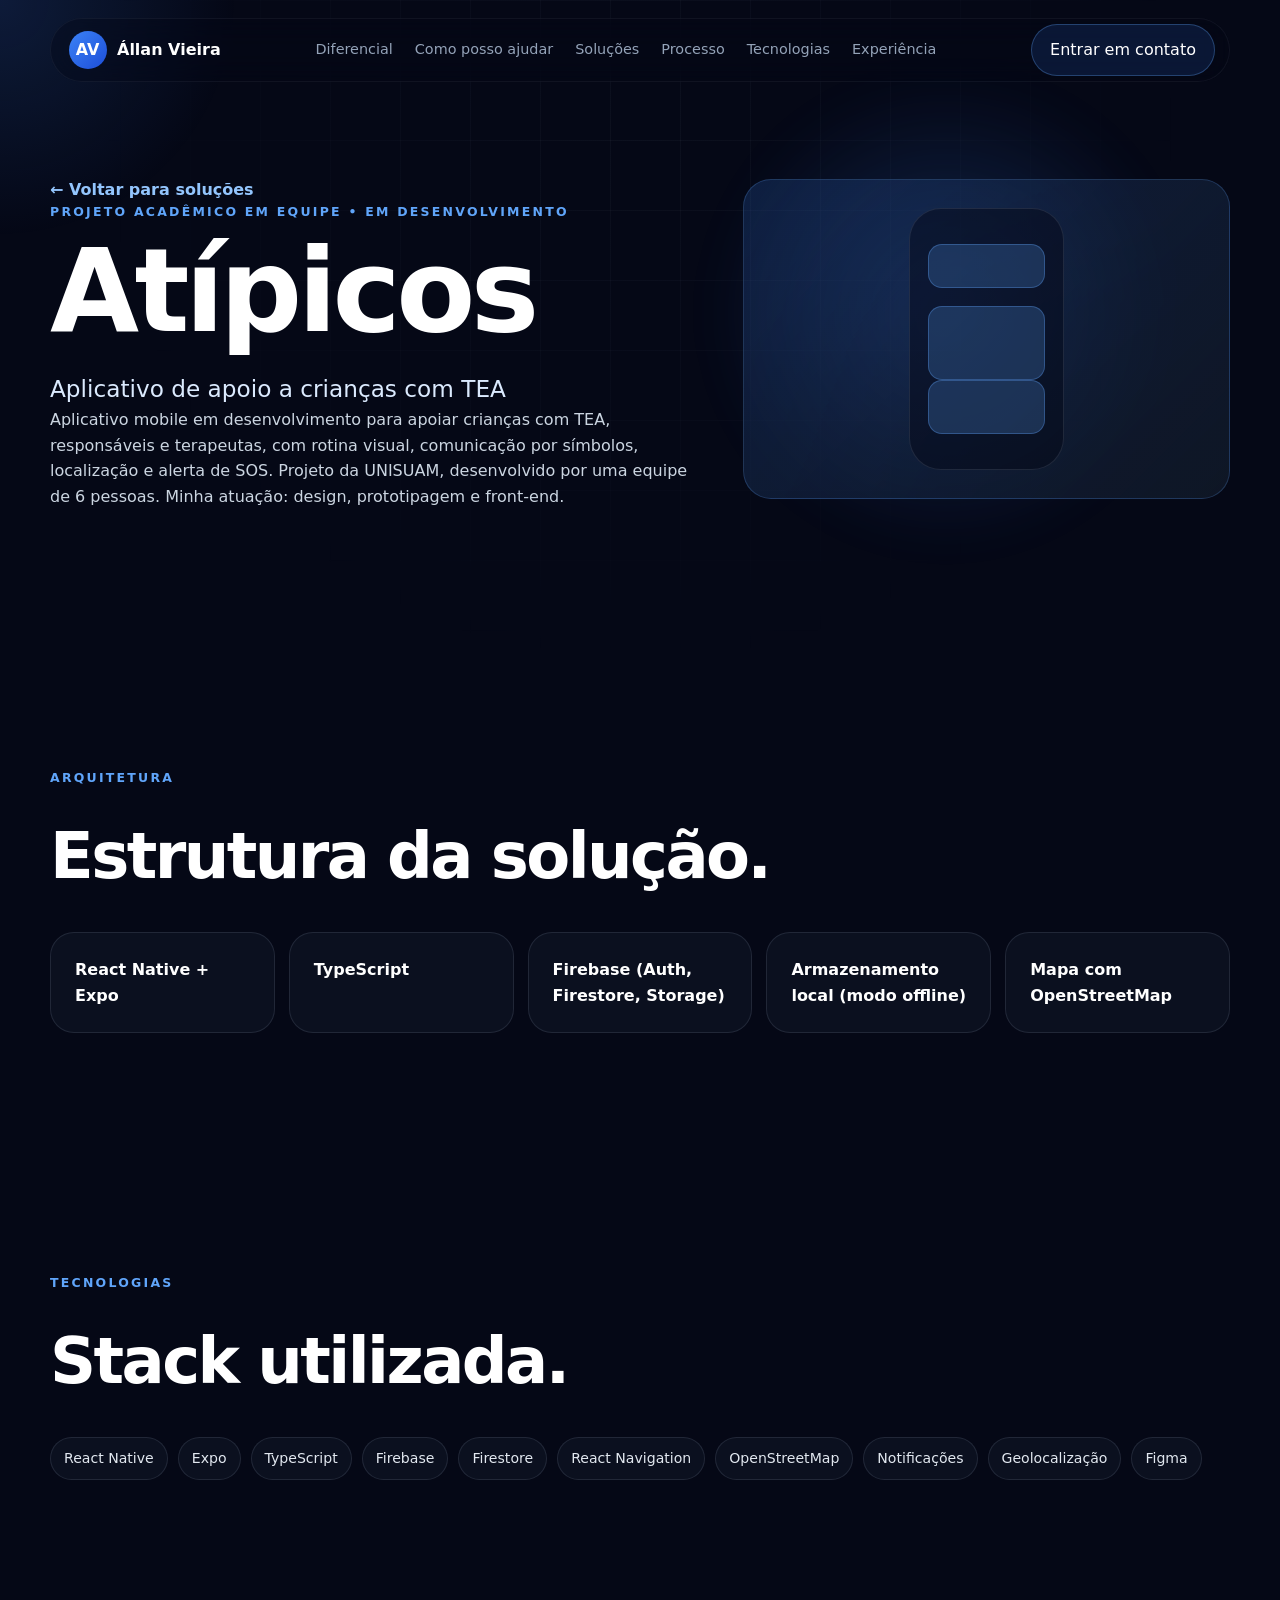
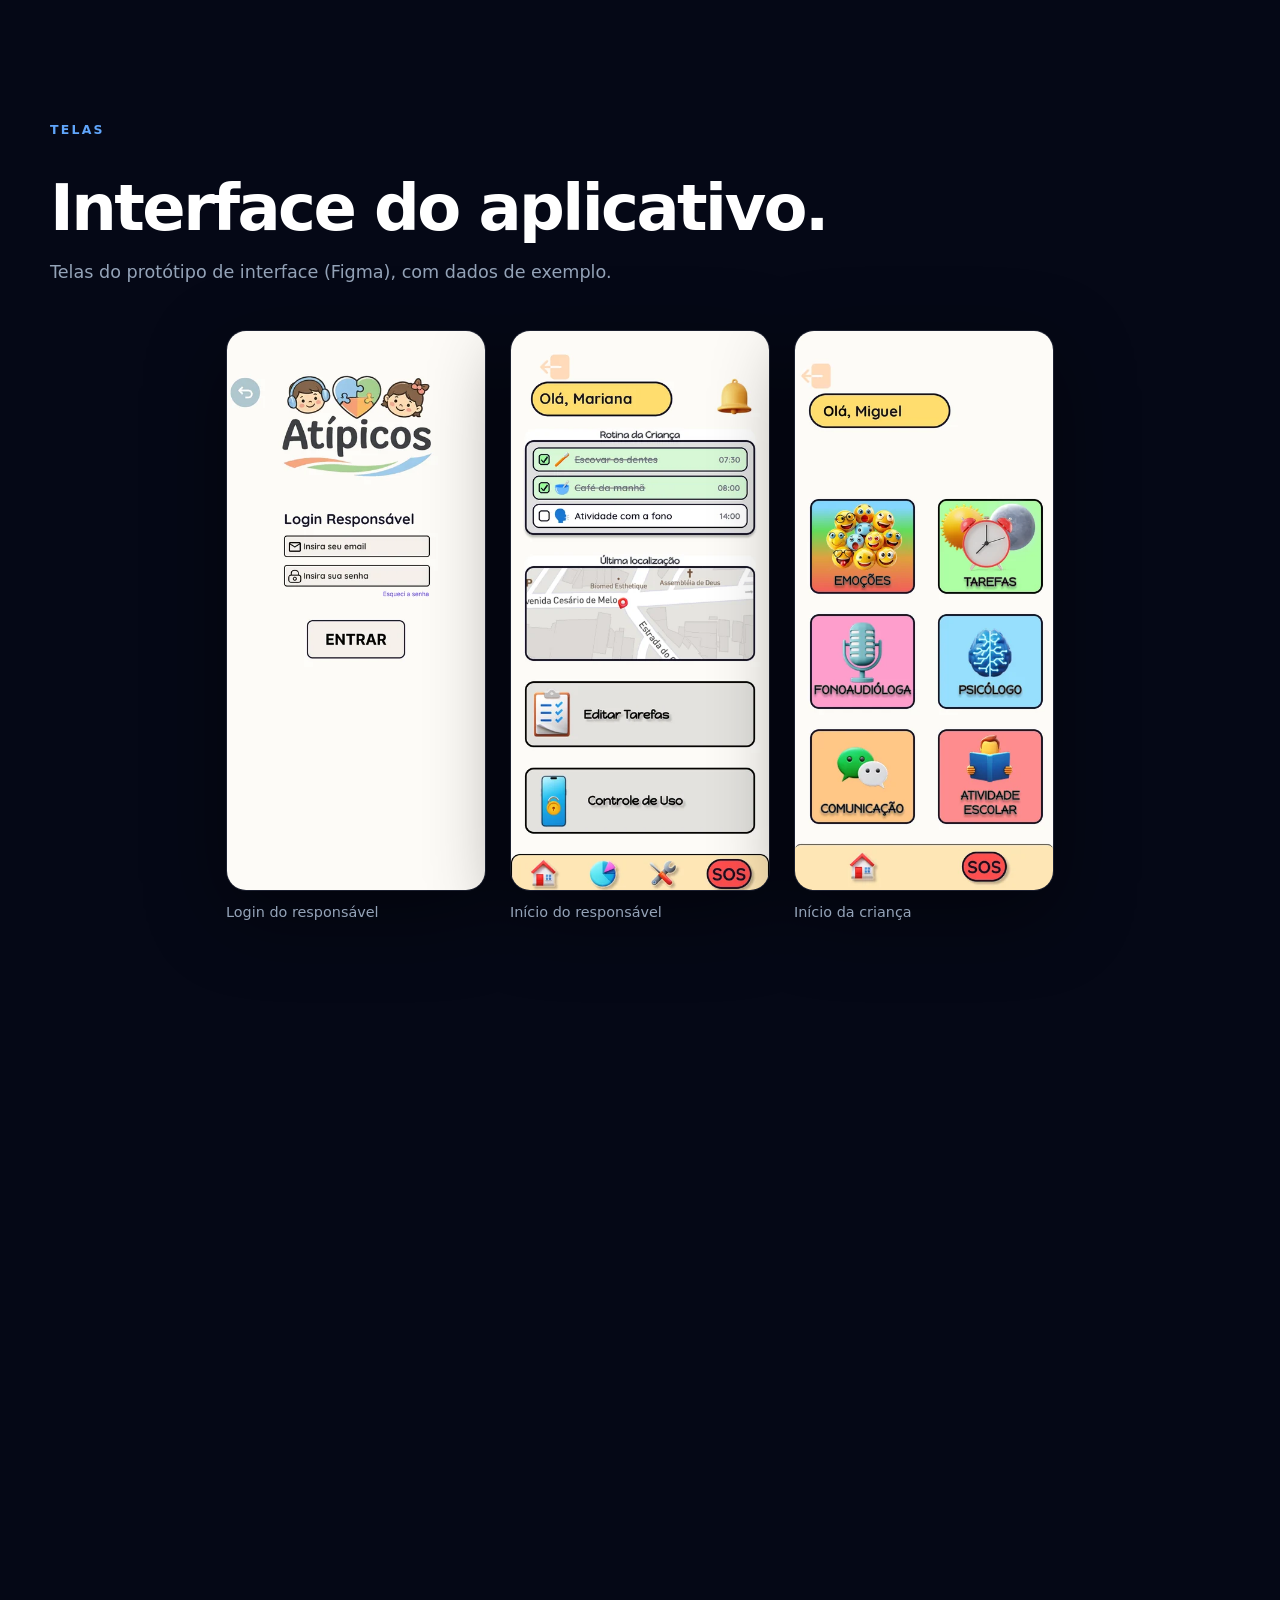
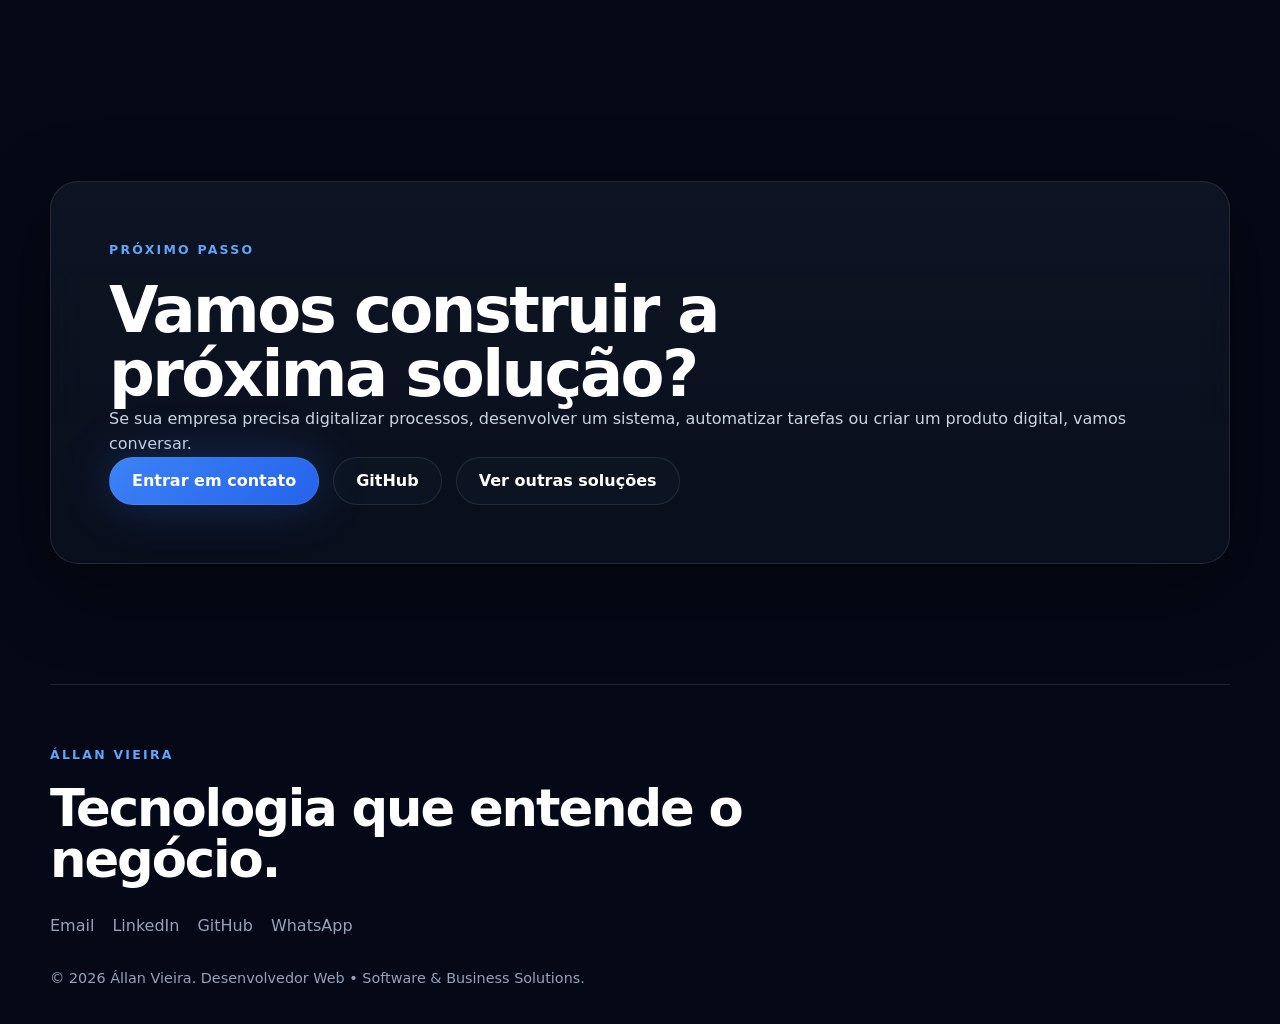
==== commit 69ddf850: "Atípicos: papel no projeto; Chá de Casa Nova: autoria Co-Authored-By: Claude Sonnet 5.5 <noreply@ant" ====
--- a/cases/atipicos.html
+++ b/cases/atipicos.html
@@ -1 +1 @@
-<!doctype html><html lang="pt-BR"><head><meta charset="utf-8"><meta name="viewport" content="width=device-width, initial-scale=1"><title>Atípicos | Estudo de caso — Állan Vieira</title><meta name="description" content="Estudo de caso do Atípicos: aplicativo mobile em desenvolvimento para apoiar crianças com TEA, responsáveis e terapeutas. Projeto acadêmico em equipe com React Native, TypeScript e Firebase."><meta name="author" content="Állan Vieira"><meta name="robots" content="index,follow,max-image-preview:large"><meta name="theme-color" content="#050816"><link rel="canonical" href="https://allanvieira.com/cases/atipicos.html"><meta property="og:type" content="article"><meta property="og:site_name" content="Állan Vieira"><meta property="og:locale" content="pt_BR"><meta property="og:title" content="Atípicos | Estudo de caso — Állan Vieira"><meta property="og:description" content="Estudo de caso do Atípicos: aplicativo mobile em desenvolvimento para apoiar crianças com TEA, responsáveis e terapeutas. Projeto acadêmico em equipe com React Native, TypeScript e Firebase."><meta property="og:url" content="https://allanvieira.com/cases/atipicos.html"><meta property="og:image" content="https://allanvieira.com/assets/og-image.png"><meta property="og:image:width" content="1200"><meta property="og:image:height" content="630"><meta property="og:image:alt" content="Állan Vieira — Tecnologia que entende o negócio"><meta name="twitter:card" content="summary_large_image"><meta name="twitter:title" content="Atípicos | Estudo de caso — Állan Vieira"><meta name="twitter:description" content="Estudo de caso do Atípicos: aplicativo mobile em desenvolvimento para apoiar crianças com TEA, responsáveis e terapeutas. Projeto acadêmico em equipe com React Native, TypeScript e Firebase."><meta name="twitter:image" content="https://allanvieira.com/assets/og-image.png"><link rel="icon" href="../assets/favicon.svg" type="image/svg+xml"><script type="application/ld+json">{"@context":"https://schema.org","@graph":[{"@type":"BreadcrumbList","itemListElement":[{"@type":"ListItem","position":1,"name":"Início","item":"https://allanvieira.com/"},{"@type":"ListItem","position":2,"name":"Atípicos","item":"https://allanvieira.com/cases/atipicos.html"}]},{"@type":"WebPage","@id":"https://allanvieira.com/cases/atipicos.html","url":"https://allanvieira.com/cases/atipicos.html","name":"Atípicos | Estudo de caso — Állan Vieira","description":"Estudo de caso do Atípicos: aplicativo mobile em desenvolvimento para apoiar crianças com TEA, responsáveis e terapeutas. Projeto acadêmico em equipe com React Native, TypeScript e Firebase.","inLanguage":"pt-BR","author":{"@id":"https://allanvieira.com/#person"},"isPartOf":{"@id":"https://allanvieira.com/#website"},"primaryImageOfPage":"https://allanvieira.com/assets/og-image.png"}]}</script><link rel="stylesheet" href="../assets/css/styles.css"></head><body><div class="cursor-glow" data-cursor-glow></div><header class="site-header" data-header><a class="brand" href="../index.html#home"><span class="brand-mark">AV</span><span class="brand-text">Állan Vieira</span></a><nav class="desktop-nav"><a href="../index.html#diferencial">Diferencial</a><a href="../index.html#ajuda">Como posso ajudar</a><a href="../index.html#solucoes">Soluções</a><a href="../index.html#processo">Processo</a><a href="../index.html#tecnologias">Tecnologias</a><a href="../index.html#experiencia">Experiência</a></nav><a class="nav-cta" href="../index.html#contato">Entrar em contato</a><button class="menu-button" data-menu-button aria-label="Abrir menu"><span></span><span></span><span></span></button></header><div class="mobile-menu" data-mobile-menu><a href="../index.html#diferencial">Diferencial</a><a href="../index.html#ajuda">Como posso ajudar</a><a href="../index.html#solucoes">Soluções</a><a href="../index.html#processo">Processo</a><a href="../index.html#tecnologias">Tecnologias</a><a href="../index.html#experiencia">Experiência</a><a href="../index.html#contato">Contato</a></div><main><section class="case-hero section"><div class="hero-bg"><span class="orb orb-one"></span><span class="grid-lines"></span></div><div class="case-title reveal"><a class="text-link" href="../index.html#solucoes">← Voltar para soluções</a><p class="eyebrow">Projeto acadêmico em equipe • Em desenvolvimento</p><h1>Atípicos</h1><p class="hero-lead">Aplicativo de apoio a crianças com TEA</p><p>Aplicativo mobile em desenvolvimento para apoiar crianças com TEA, responsáveis e terapeutas, com rotina visual, comunicação por símbolos, localização e alerta de SOS. Projeto da UNISUAM, desenvolvido por uma equipe de 6 pessoas.</p></div><div class="solution-visual mobile-visual reveal"><span></span><span></span><span></span></div></section><section class="section"><div class="section-heading reveal"><p class="eyebrow">Arquitetura</p><h2>Estrutura da solução.</h2></div><ol class="architecture-list reveal"><li>React Native + Expo</li><li>TypeScript</li><li>Firebase (Auth, Firestore, Storage)</li><li>Armazenamento local (modo offline)</li><li>Mapa com OpenStreetMap</li></ol></section><section class="section"><div class="section-heading reveal"><p class="eyebrow">Tecnologias</p><h2>Stack utilizada.</h2></div><div class="study-cloud reveal"><span>React Native</span><span>Expo</span><span>TypeScript</span><span>Firebase</span><span>Firestore</span><span>React Navigation</span><span>OpenStreetMap</span><span>Notificações</span><span>Geolocalização</span><span>Figma</span></div></section><section class="section"><div class="section-heading reveal"><p class="eyebrow">Telas</p><h2>Interface do aplicativo.</h2><p>Telas do protótipo de interface (Figma), com dados de exemplo.</p></div><div class="shots phones reveal"><figure><img src="../assets/screenshots/atipicos/login-responsavel.webp" alt="Tela de login do responsável no aplicativo Atípicos" width="430" height="932" loading="lazy"><figcaption>Login do responsável</figcaption></figure><figure><img src="../assets/screenshots/atipicos/home-responsavel.webp" alt="Tela inicial do responsável com rotina da criança, última localização no mapa e botão de SOS" width="430" height="932" loading="lazy"><figcaption>Início do responsável</figcaption></figure><figure><img src="../assets/screenshots/atipicos/home-crianca.webp" alt="Tela inicial da criança com atalhos para emoções, tarefas, fonoaudiologia, psicologia, comunicação e atividade escolar" width="430" height="932" loading="lazy"><figcaption>Início da criança</figcaption></figure></div></section><section class="section case-grid"><article class="case-block reveal"><p class="eyebrow">Resultado</p><h2>Impacto da solução</h2><p>MVP em desenvolvimento, com telas para responsável, criança e terapeuta, rotina visual, comunicação por símbolos com voz, localização e SOS. Foco em impacto social e organização da rotina.</p></article><article class="case-block reveal"><p class="eyebrow">Aprendizados</p><h2>O que este projeto fortaleceu</h2><p>Trabalho em equipe, desenvolvimento mobile com React Native, integração com Firebase, regras de segurança de dados e design de interfaces acessíveis.</p></article></section><section class="section contact"><div class="contact-card reveal"><p class="eyebrow">Próximo passo</p><h2>Vamos construir a próxima solução?</h2><p>Se sua empresa precisa digitalizar processos, desenvolver um sistema, automatizar tarefas ou criar um produto digital, vamos conversar.</p><div class="hero-actions"><a class="button primary" href="mailto:allan@allanvieira.com">Entrar em contato</a><a class="button secondary" href="https://github.com/VieiraAllan/" target="_blank" rel="noreferrer">GitHub</a><a class="button secondary" href="../index.html#solucoes">Ver outras soluções</a></div></div></section></main><footer class="footer"><div><p class="eyebrow">Állan Vieira</p><h2>Tecnologia que entende o negócio.</h2></div><div class="footer-links"><a href="mailto:allan@allanvieira.com">Email</a><a href="https://www.linkedin.com/in/allanrvieira" target="_blank" rel="noreferrer">LinkedIn</a><a href="https://github.com/VieiraAllan/" target="_blank" rel="noreferrer">GitHub</a><a href="https://wa.me/5521992278409" target="_blank" rel="noreferrer">WhatsApp</a></div><p class="copyright">© <span data-year></span> Állan Vieira. Desenvolvedor Web • Software & Business Solutions.</p></footer><script src="../assets/js/main.js"></script></body></html>+<!doctype html><html lang="pt-BR"><head><meta charset="utf-8"><meta name="viewport" content="width=device-width, initial-scale=1"><title>Atípicos | Estudo de caso — Állan Vieira</title><meta name="description" content="Estudo de caso do Atípicos: aplicativo mobile em desenvolvimento para apoiar crianças com TEA, responsáveis e terapeutas. Projeto acadêmico em equipe com React Native, TypeScript e Firebase."><meta name="author" content="Állan Vieira"><meta name="robots" content="index,follow,max-image-preview:large"><meta name="theme-color" content="#050816"><link rel="canonical" href="https://allanvieira.com/cases/atipicos.html"><meta property="og:type" content="article"><meta property="og:site_name" content="Állan Vieira"><meta property="og:locale" content="pt_BR"><meta property="og:title" content="Atípicos | Estudo de caso — Állan Vieira"><meta property="og:description" content="Estudo de caso do Atípicos: aplicativo mobile em desenvolvimento para apoiar crianças com TEA, responsáveis e terapeutas. Projeto acadêmico em equipe com React Native, TypeScript e Firebase."><meta property="og:url" content="https://allanvieira.com/cases/atipicos.html"><meta property="og:image" content="https://allanvieira.com/assets/og-image.png"><meta property="og:image:width" content="1200"><meta property="og:image:height" content="630"><meta property="og:image:alt" content="Állan Vieira — Tecnologia que entende o negócio"><meta name="twitter:card" content="summary_large_image"><meta name="twitter:title" content="Atípicos | Estudo de caso — Állan Vieira"><meta name="twitter:description" content="Estudo de caso do Atípicos: aplicativo mobile em desenvolvimento para apoiar crianças com TEA, responsáveis e terapeutas. Projeto acadêmico em equipe com React Native, TypeScript e Firebase."><meta name="twitter:image" content="https://allanvieira.com/assets/og-image.png"><link rel="icon" href="../assets/favicon.svg" type="image/svg+xml"><script type="application/ld+json">{"@context":"https://schema.org","@graph":[{"@type":"BreadcrumbList","itemListElement":[{"@type":"ListItem","position":1,"name":"Início","item":"https://allanvieira.com/"},{"@type":"ListItem","position":2,"name":"Atípicos","item":"https://allanvieira.com/cases/atipicos.html"}]},{"@type":"WebPage","@id":"https://allanvieira.com/cases/atipicos.html","url":"https://allanvieira.com/cases/atipicos.html","name":"Atípicos | Estudo de caso — Állan Vieira","description":"Estudo de caso do Atípicos: aplicativo mobile em desenvolvimento para apoiar crianças com TEA, responsáveis e terapeutas. Projeto acadêmico em equipe com React Native, TypeScript e Firebase.","inLanguage":"pt-BR","author":{"@id":"https://allanvieira.com/#person"},"isPartOf":{"@id":"https://allanvieira.com/#website"},"primaryImageOfPage":"https://allanvieira.com/assets/og-image.png"}]}</script><link rel="stylesheet" href="../assets/css/styles.css"></head><body><div class="cursor-glow" data-cursor-glow></div><header class="site-header" data-header><a class="brand" href="../index.html#home"><span class="brand-mark">AV</span><span class="brand-text">Állan Vieira</span></a><nav class="desktop-nav"><a href="../index.html#diferencial">Diferencial</a><a href="../index.html#ajuda">Como posso ajudar</a><a href="../index.html#solucoes">Soluções</a><a href="../index.html#processo">Processo</a><a href="../index.html#tecnologias">Tecnologias</a><a href="../index.html#experiencia">Experiência</a></nav><a class="nav-cta" href="../index.html#contato">Entrar em contato</a><button class="menu-button" data-menu-button aria-label="Abrir menu"><span></span><span></span><span></span></button></header><div class="mobile-menu" data-mobile-menu><a href="../index.html#diferencial">Diferencial</a><a href="../index.html#ajuda">Como posso ajudar</a><a href="../index.html#solucoes">Soluções</a><a href="../index.html#processo">Processo</a><a href="../index.html#tecnologias">Tecnologias</a><a href="../index.html#experiencia">Experiência</a><a href="../index.html#contato">Contato</a></div><main><section class="case-hero section"><div class="hero-bg"><span class="orb orb-one"></span><span class="grid-lines"></span></div><div class="case-title reveal"><a class="text-link" href="../index.html#solucoes">← Voltar para soluções</a><p class="eyebrow">Projeto acadêmico em equipe • Em desenvolvimento</p><h1>Atípicos</h1><p class="hero-lead">Aplicativo de apoio a crianças com TEA</p><p>Aplicativo mobile em desenvolvimento para apoiar crianças com TEA, responsáveis e terapeutas, com rotina visual, comunicação por símbolos, localização e alerta de SOS. Projeto da UNISUAM, desenvolvido por uma equipe de 6 pessoas. Minha atuação: design, prototipagem e front-end.</p></div><div class="solution-visual mobile-visual reveal"><span></span><span></span><span></span></div></section><section class="section"><div class="section-heading reveal"><p class="eyebrow">Arquitetura</p><h2>Estrutura da solução.</h2></div><ol class="architecture-list reveal"><li>React Native + Expo</li><li>TypeScript</li><li>Firebase (Auth, Firestore, Storage)</li><li>Armazenamento local (modo offline)</li><li>Mapa com OpenStreetMap</li></ol></section><section class="section"><div class="section-heading reveal"><p class="eyebrow">Tecnologias</p><h2>Stack utilizada.</h2></div><div class="study-cloud reveal"><span>React Native</span><span>Expo</span><span>TypeScript</span><span>Firebase</span><span>Firestore</span><span>React Navigation</span><span>OpenStreetMap</span><span>Notificações</span><span>Geolocalização</span><span>Figma</span></div></section><section class="section"><div class="section-heading reveal"><p class="eyebrow">Telas</p><h2>Interface do aplicativo.</h2><p>Telas do protótipo de interface (Figma), com dados de exemplo.</p></div><div class="shots phones reveal"><figure><img src="../assets/screenshots/atipicos/login-responsavel.webp" alt="Tela de login do responsável no aplicativo Atípicos" width="430" height="932" loading="lazy"><figcaption>Login do responsável</figcaption></figure><figure><img src="../assets/screenshots/atipicos/home-responsavel.webp" alt="Tela inicial do responsável com rotina da criança, última localização no mapa e botão de SOS" width="430" height="932" loading="lazy"><figcaption>Início do responsável</figcaption></figure><figure><img src="../assets/screenshots/atipicos/home-crianca.webp" alt="Tela inicial da criança com atalhos para emoções, tarefas, fonoaudiologia, psicologia, comunicação e atividade escolar" width="430" height="932" loading="lazy"><figcaption>Início da criança</figcaption></figure></div></section><section class="section case-grid"><article class="case-block reveal"><p class="eyebrow">Resultado</p><h2>Impacto da solução</h2><p>MVP em desenvolvimento, com telas para responsável, criança e terapeuta, rotina visual, comunicação por símbolos com voz, localização e SOS. Foco em impacto social e organização da rotina.</p></article><article class="case-block reveal"><p class="eyebrow">Aprendizados</p><h2>O que este projeto fortaleceu</h2><p>Trabalho em equipe, desenvolvimento mobile com React Native, integração com Firebase, regras de segurança de dados e design de interfaces acessíveis.</p></article></section><section class="section contact"><div class="contact-card reveal"><p class="eyebrow">Próximo passo</p><h2>Vamos construir a próxima solução?</h2><p>Se sua empresa precisa digitalizar processos, desenvolver um sistema, automatizar tarefas ou criar um produto digital, vamos conversar.</p><div class="hero-actions"><a class="button primary" href="mailto:allan@allanvieira.com">Entrar em contato</a><a class="button secondary" href="https://github.com/VieiraAllan/" target="_blank" rel="noreferrer">GitHub</a><a class="button secondary" href="../index.html#solucoes">Ver outras soluções</a></div></div></section></main><footer class="footer"><div><p class="eyebrow">Állan Vieira</p><h2>Tecnologia que entende o negócio.</h2></div><div class="footer-links"><a href="mailto:allan@allanvieira.com">Email</a><a href="https://www.linkedin.com/in/allanrvieira" target="_blank" rel="noreferrer">LinkedIn</a><a href="https://github.com/VieiraAllan/" target="_blank" rel="noreferrer">GitHub</a><a href="https://wa.me/5521992278409" target="_blank" rel="noreferrer">WhatsApp</a></div><p class="copyright">© <span data-year></span> Állan Vieira. Desenvolvedor Web • Software & Business Solutions.</p></footer><script src="../assets/js/main.js"></script></body></html>
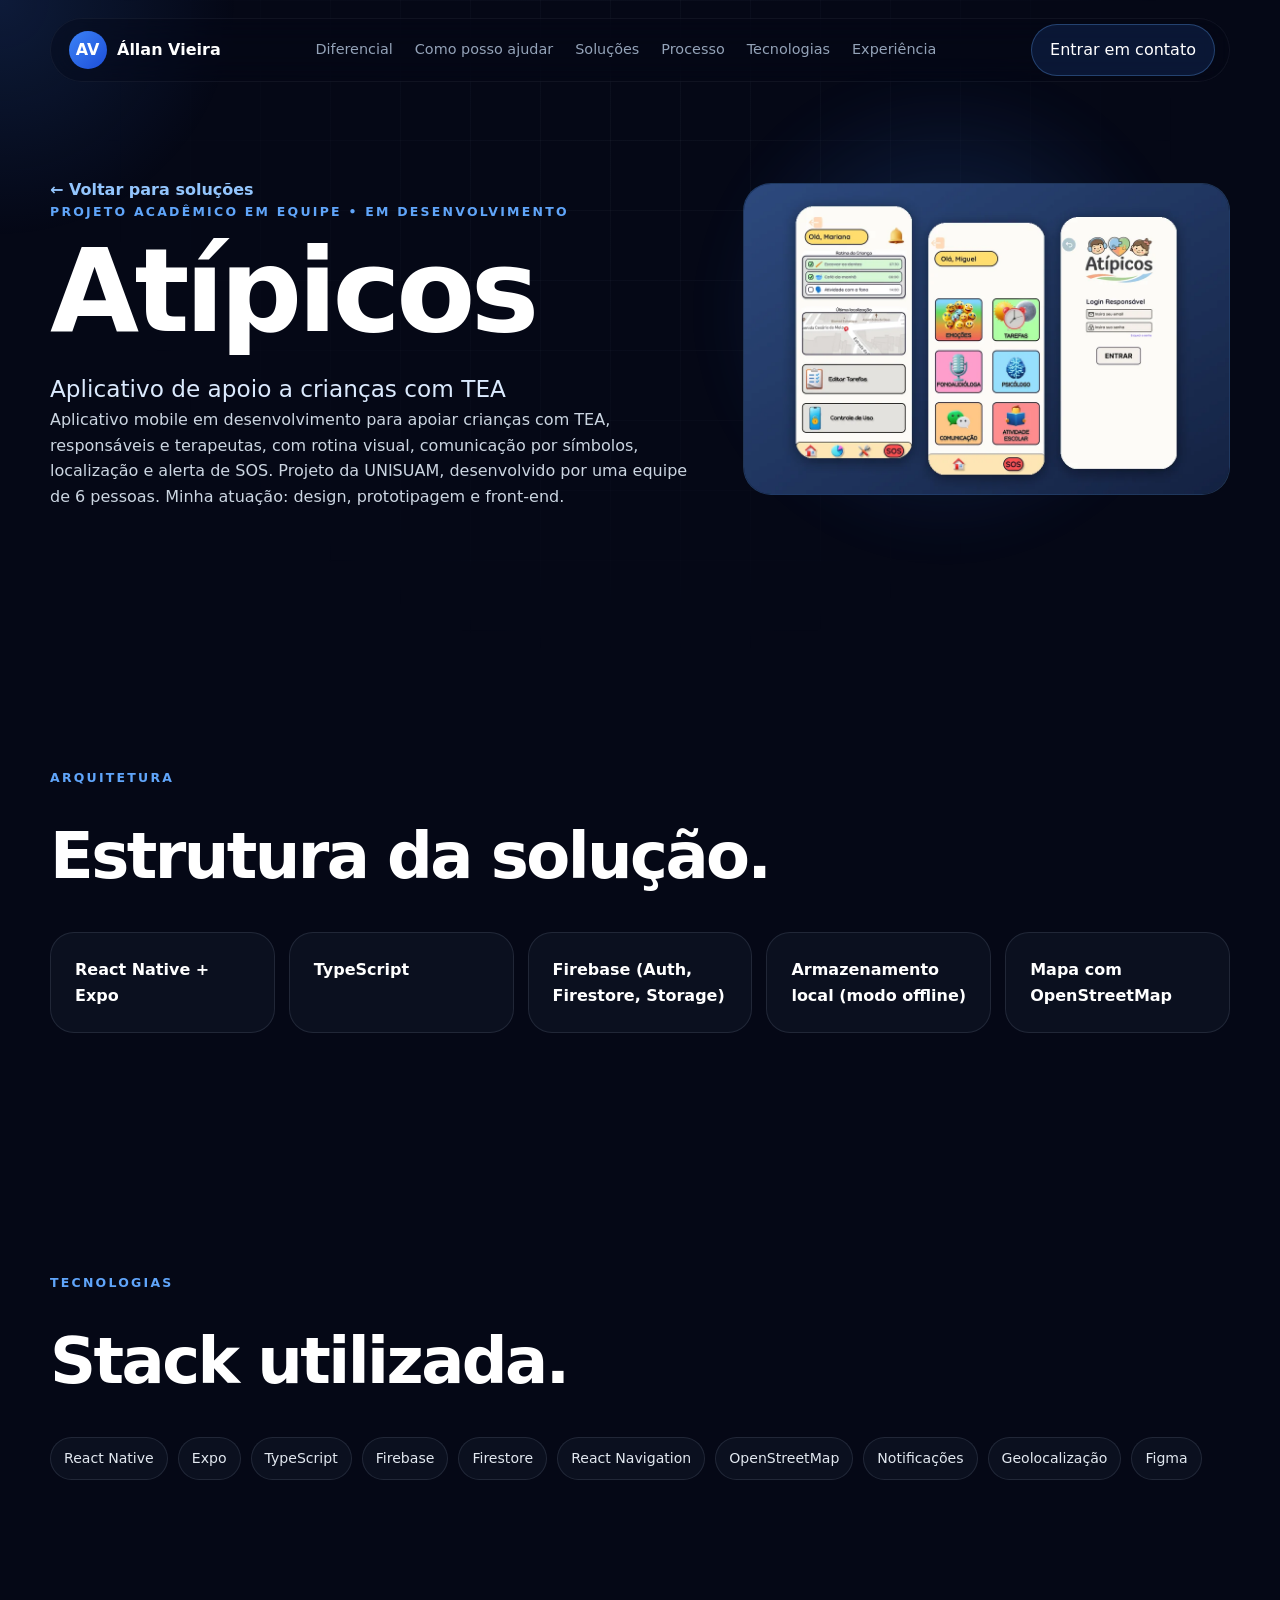
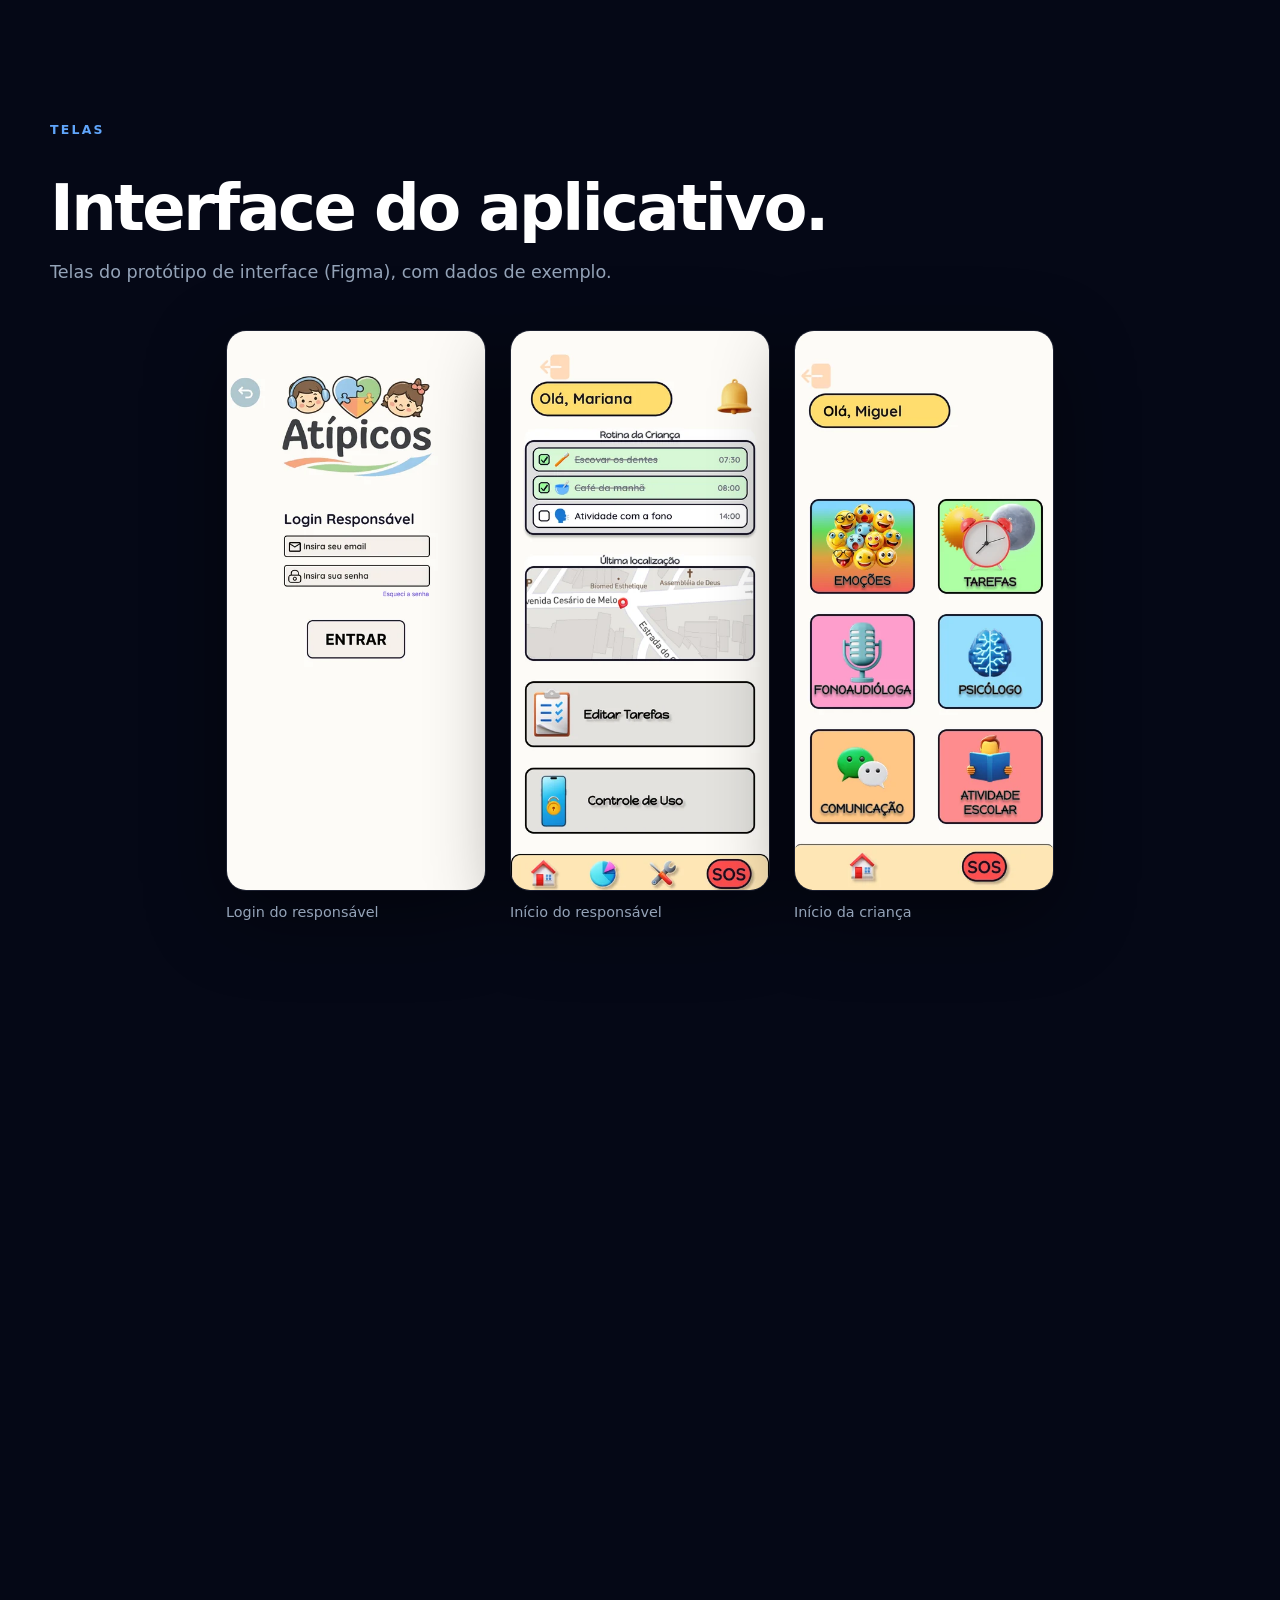
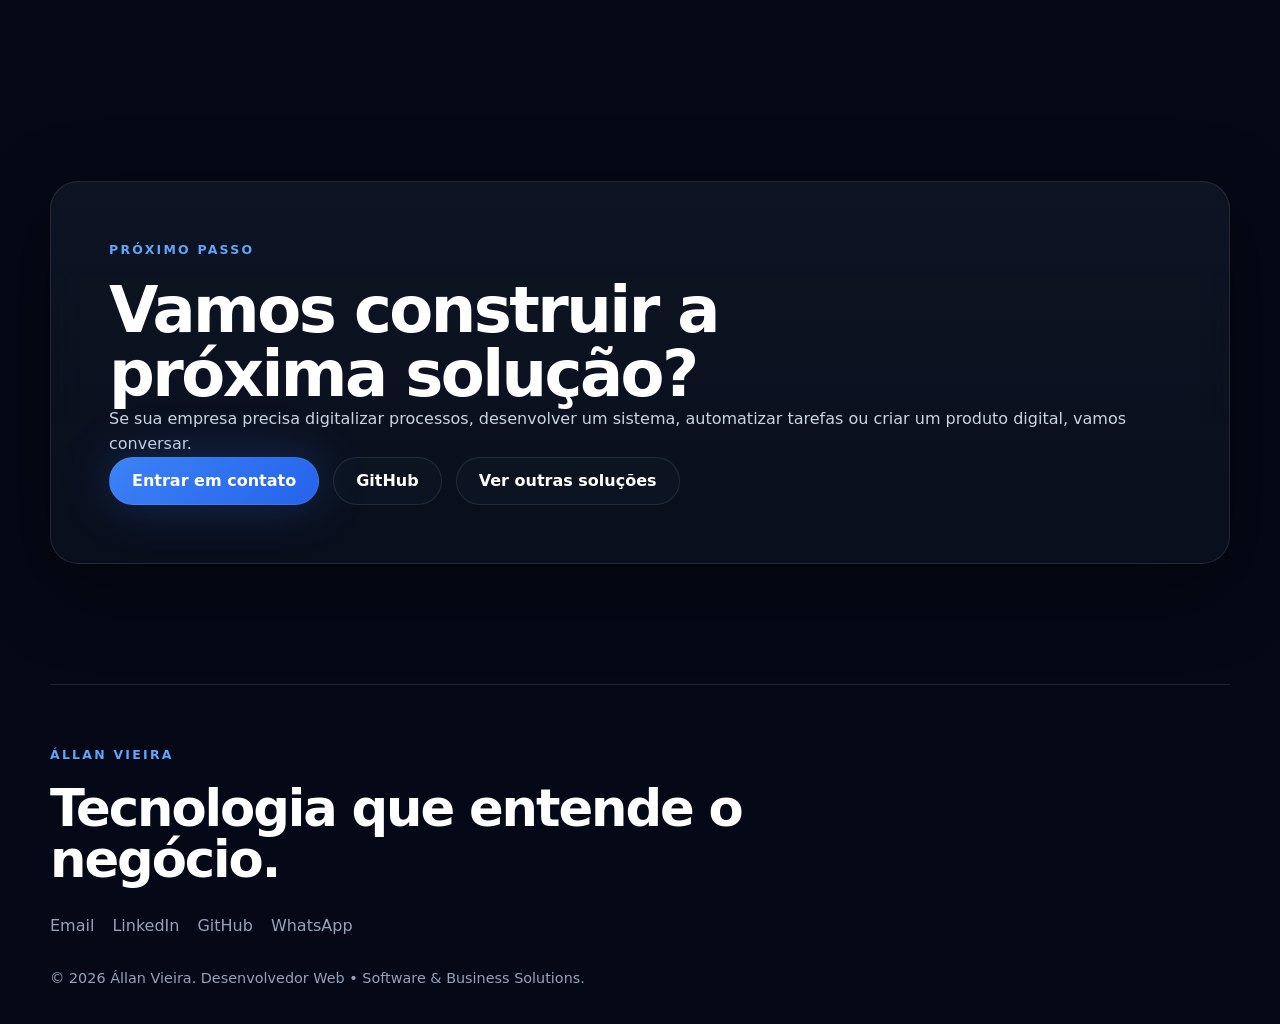
==== commit db9b4cb8: "Casos: troca o quadro vazio do topo por print real de cada projeto Co-Authored-By: Claude Sonnet 5.5" ====
--- a/cases/atipicos.html
+++ b/cases/atipicos.html
@@ -1 +1 @@
-<!doctype html><html lang="pt-BR"><head><meta charset="utf-8"><meta name="viewport" content="width=device-width, initial-scale=1"><title>Atípicos | Estudo de caso — Állan Vieira</title><meta name="description" content="Estudo de caso do Atípicos: aplicativo mobile em desenvolvimento para apoiar crianças com TEA, responsáveis e terapeutas. Projeto acadêmico em equipe com React Native, TypeScript e Firebase."><meta name="author" content="Állan Vieira"><meta name="robots" content="index,follow,max-image-preview:large"><meta name="theme-color" content="#050816"><link rel="canonical" href="https://allanvieira.com/cases/atipicos.html"><meta property="og:type" content="article"><meta property="og:site_name" content="Állan Vieira"><meta property="og:locale" content="pt_BR"><meta property="og:title" content="Atípicos | Estudo de caso — Állan Vieira"><meta property="og:description" content="Estudo de caso do Atípicos: aplicativo mobile em desenvolvimento para apoiar crianças com TEA, responsáveis e terapeutas. Projeto acadêmico em equipe com React Native, TypeScript e Firebase."><meta property="og:url" content="https://allanvieira.com/cases/atipicos.html"><meta property="og:image" content="https://allanvieira.com/assets/og-image.png"><meta property="og:image:width" content="1200"><meta property="og:image:height" content="630"><meta property="og:image:alt" content="Állan Vieira — Tecnologia que entende o negócio"><meta name="twitter:card" content="summary_large_image"><meta name="twitter:title" content="Atípicos | Estudo de caso — Állan Vieira"><meta name="twitter:description" content="Estudo de caso do Atípicos: aplicativo mobile em desenvolvimento para apoiar crianças com TEA, responsáveis e terapeutas. Projeto acadêmico em equipe com React Native, TypeScript e Firebase."><meta name="twitter:image" content="https://allanvieira.com/assets/og-image.png"><link rel="icon" href="../assets/favicon.svg" type="image/svg+xml"><script type="application/ld+json">{"@context":"https://schema.org","@graph":[{"@type":"BreadcrumbList","itemListElement":[{"@type":"ListItem","position":1,"name":"Início","item":"https://allanvieira.com/"},{"@type":"ListItem","position":2,"name":"Atípicos","item":"https://allanvieira.com/cases/atipicos.html"}]},{"@type":"WebPage","@id":"https://allanvieira.com/cases/atipicos.html","url":"https://allanvieira.com/cases/atipicos.html","name":"Atípicos | Estudo de caso — Állan Vieira","description":"Estudo de caso do Atípicos: aplicativo mobile em desenvolvimento para apoiar crianças com TEA, responsáveis e terapeutas. Projeto acadêmico em equipe com React Native, TypeScript e Firebase.","inLanguage":"pt-BR","author":{"@id":"https://allanvieira.com/#person"},"isPartOf":{"@id":"https://allanvieira.com/#website"},"primaryImageOfPage":"https://allanvieira.com/assets/og-image.png"}]}</script><link rel="stylesheet" href="../assets/css/styles.css"></head><body><div class="cursor-glow" data-cursor-glow></div><header class="site-header" data-header><a class="brand" href="../index.html#home"><span class="brand-mark">AV</span><span class="brand-text">Állan Vieira</span></a><nav class="desktop-nav"><a href="../index.html#diferencial">Diferencial</a><a href="../index.html#ajuda">Como posso ajudar</a><a href="../index.html#solucoes">Soluções</a><a href="../index.html#processo">Processo</a><a href="../index.html#tecnologias">Tecnologias</a><a href="../index.html#experiencia">Experiência</a></nav><a class="nav-cta" href="../index.html#contato">Entrar em contato</a><button class="menu-button" data-menu-button aria-label="Abrir menu"><span></span><span></span><span></span></button></header><div class="mobile-menu" data-mobile-menu><a href="../index.html#diferencial">Diferencial</a><a href="../index.html#ajuda">Como posso ajudar</a><a href="../index.html#solucoes">Soluções</a><a href="../index.html#processo">Processo</a><a href="../index.html#tecnologias">Tecnologias</a><a href="../index.html#experiencia">Experiência</a><a href="../index.html#contato">Contato</a></div><main><section class="case-hero section"><div class="hero-bg"><span class="orb orb-one"></span><span class="grid-lines"></span></div><div class="case-title reveal"><a class="text-link" href="../index.html#solucoes">← Voltar para soluções</a><p class="eyebrow">Projeto acadêmico em equipe • Em desenvolvimento</p><h1>Atípicos</h1><p class="hero-lead">Aplicativo de apoio a crianças com TEA</p><p>Aplicativo mobile em desenvolvimento para apoiar crianças com TEA, responsáveis e terapeutas, com rotina visual, comunicação por símbolos, localização e alerta de SOS. Projeto da UNISUAM, desenvolvido por uma equipe de 6 pessoas. Minha atuação: design, prototipagem e front-end.</p></div><div class="solution-visual mobile-visual reveal"><span></span><span></span><span></span></div></section><section class="section"><div class="section-heading reveal"><p class="eyebrow">Arquitetura</p><h2>Estrutura da solução.</h2></div><ol class="architecture-list reveal"><li>React Native + Expo</li><li>TypeScript</li><li>Firebase (Auth, Firestore, Storage)</li><li>Armazenamento local (modo offline)</li><li>Mapa com OpenStreetMap</li></ol></section><section class="section"><div class="section-heading reveal"><p class="eyebrow">Tecnologias</p><h2>Stack utilizada.</h2></div><div class="study-cloud reveal"><span>React Native</span><span>Expo</span><span>TypeScript</span><span>Firebase</span><span>Firestore</span><span>React Navigation</span><span>OpenStreetMap</span><span>Notificações</span><span>Geolocalização</span><span>Figma</span></div></section><section class="section"><div class="section-heading reveal"><p class="eyebrow">Telas</p><h2>Interface do aplicativo.</h2><p>Telas do protótipo de interface (Figma), com dados de exemplo.</p></div><div class="shots phones reveal"><figure><img src="../assets/screenshots/atipicos/login-responsavel.webp" alt="Tela de login do responsável no aplicativo Atípicos" width="430" height="932" loading="lazy"><figcaption>Login do responsável</figcaption></figure><figure><img src="../assets/screenshots/atipicos/home-responsavel.webp" alt="Tela inicial do responsável com rotina da criança, última localização no mapa e botão de SOS" width="430" height="932" loading="lazy"><figcaption>Início do responsável</figcaption></figure><figure><img src="../assets/screenshots/atipicos/home-crianca.webp" alt="Tela inicial da criança com atalhos para emoções, tarefas, fonoaudiologia, psicologia, comunicação e atividade escolar" width="430" height="932" loading="lazy"><figcaption>Início da criança</figcaption></figure></div></section><section class="section case-grid"><article class="case-block reveal"><p class="eyebrow">Resultado</p><h2>Impacto da solução</h2><p>MVP em desenvolvimento, com telas para responsável, criança e terapeuta, rotina visual, comunicação por símbolos com voz, localização e SOS. Foco em impacto social e organização da rotina.</p></article><article class="case-block reveal"><p class="eyebrow">Aprendizados</p><h2>O que este projeto fortaleceu</h2><p>Trabalho em equipe, desenvolvimento mobile com React Native, integração com Firebase, regras de segurança de dados e design de interfaces acessíveis.</p></article></section><section class="section contact"><div class="contact-card reveal"><p class="eyebrow">Próximo passo</p><h2>Vamos construir a próxima solução?</h2><p>Se sua empresa precisa digitalizar processos, desenvolver um sistema, automatizar tarefas ou criar um produto digital, vamos conversar.</p><div class="hero-actions"><a class="button primary" href="mailto:allan@allanvieira.com">Entrar em contato</a><a class="button secondary" href="https://github.com/VieiraAllan/" target="_blank" rel="noreferrer">GitHub</a><a class="button secondary" href="../index.html#solucoes">Ver outras soluções</a></div></div></section></main><footer class="footer"><div><p class="eyebrow">Állan Vieira</p><h2>Tecnologia que entende o negócio.</h2></div><div class="footer-links"><a href="mailto:allan@allanvieira.com">Email</a><a href="https://www.linkedin.com/in/allanrvieira" target="_blank" rel="noreferrer">LinkedIn</a><a href="https://github.com/VieiraAllan/" target="_blank" rel="noreferrer">GitHub</a><a href="https://wa.me/5521992278409" target="_blank" rel="noreferrer">WhatsApp</a></div><p class="copyright">© <span data-year></span> Állan Vieira. Desenvolvedor Web • Software & Business Solutions.</p></footer><script src="../assets/js/main.js"></script></body></html>+<!doctype html><html lang="pt-BR"><head><meta charset="utf-8"><meta name="viewport" content="width=device-width, initial-scale=1"><title>Atípicos | Estudo de caso — Állan Vieira</title><meta name="description" content="Estudo de caso do Atípicos: aplicativo mobile em desenvolvimento para apoiar crianças com TEA, responsáveis e terapeutas. Projeto acadêmico em equipe com React Native, TypeScript e Firebase."><meta name="author" content="Állan Vieira"><meta name="robots" content="index,follow,max-image-preview:large"><meta name="theme-color" content="#050816"><link rel="canonical" href="https://allanvieira.com/cases/atipicos.html"><meta property="og:type" content="article"><meta property="og:site_name" content="Állan Vieira"><meta property="og:locale" content="pt_BR"><meta property="og:title" content="Atípicos | Estudo de caso — Állan Vieira"><meta property="og:description" content="Estudo de caso do Atípicos: aplicativo mobile em desenvolvimento para apoiar crianças com TEA, responsáveis e terapeutas. Projeto acadêmico em equipe com React Native, TypeScript e Firebase."><meta property="og:url" content="https://allanvieira.com/cases/atipicos.html"><meta property="og:image" content="https://allanvieira.com/assets/og-image.png"><meta property="og:image:width" content="1200"><meta property="og:image:height" content="630"><meta property="og:image:alt" content="Állan Vieira — Tecnologia que entende o negócio"><meta name="twitter:card" content="summary_large_image"><meta name="twitter:title" content="Atípicos | Estudo de caso — Állan Vieira"><meta name="twitter:description" content="Estudo de caso do Atípicos: aplicativo mobile em desenvolvimento para apoiar crianças com TEA, responsáveis e terapeutas. Projeto acadêmico em equipe com React Native, TypeScript e Firebase."><meta name="twitter:image" content="https://allanvieira.com/assets/og-image.png"><link rel="icon" href="../assets/favicon.svg" type="image/svg+xml"><script type="application/ld+json">{"@context":"https://schema.org","@graph":[{"@type":"BreadcrumbList","itemListElement":[{"@type":"ListItem","position":1,"name":"Início","item":"https://allanvieira.com/"},{"@type":"ListItem","position":2,"name":"Atípicos","item":"https://allanvieira.com/cases/atipicos.html"}]},{"@type":"WebPage","@id":"https://allanvieira.com/cases/atipicos.html","url":"https://allanvieira.com/cases/atipicos.html","name":"Atípicos | Estudo de caso — Állan Vieira","description":"Estudo de caso do Atípicos: aplicativo mobile em desenvolvimento para apoiar crianças com TEA, responsáveis e terapeutas. Projeto acadêmico em equipe com React Native, TypeScript e Firebase.","inLanguage":"pt-BR","author":{"@id":"https://allanvieira.com/#person"},"isPartOf":{"@id":"https://allanvieira.com/#website"},"primaryImageOfPage":"https://allanvieira.com/assets/og-image.png"}]}</script><link rel="stylesheet" href="../assets/css/styles.css"></head><body><div class="cursor-glow" data-cursor-glow></div><header class="site-header" data-header><a class="brand" href="../index.html#home"><span class="brand-mark">AV</span><span class="brand-text">Állan Vieira</span></a><nav class="desktop-nav"><a href="../index.html#diferencial">Diferencial</a><a href="../index.html#ajuda">Como posso ajudar</a><a href="../index.html#solucoes">Soluções</a><a href="../index.html#processo">Processo</a><a href="../index.html#tecnologias">Tecnologias</a><a href="../index.html#experiencia">Experiência</a></nav><a class="nav-cta" href="../index.html#contato">Entrar em contato</a><button class="menu-button" data-menu-button aria-label="Abrir menu"><span></span><span></span><span></span></button></header><div class="mobile-menu" data-mobile-menu><a href="../index.html#diferencial">Diferencial</a><a href="../index.html#ajuda">Como posso ajudar</a><a href="../index.html#solucoes">Soluções</a><a href="../index.html#processo">Processo</a><a href="../index.html#tecnologias">Tecnologias</a><a href="../index.html#experiencia">Experiência</a><a href="../index.html#contato">Contato</a></div><main><section class="case-hero section"><div class="hero-bg"><span class="orb orb-one"></span><span class="grid-lines"></span></div><div class="case-title reveal"><a class="text-link" href="../index.html#solucoes">← Voltar para soluções</a><p class="eyebrow">Projeto acadêmico em equipe • Em desenvolvimento</p><h1>Atípicos</h1><p class="hero-lead">Aplicativo de apoio a crianças com TEA</p><p>Aplicativo mobile em desenvolvimento para apoiar crianças com TEA, responsáveis e terapeutas, com rotina visual, comunicação por símbolos, localização e alerta de SOS. Projeto da UNISUAM, desenvolvido por uma equipe de 6 pessoas. Minha atuação: design, prototipagem e front-end.</p></div><div class="solution-visual shot-visual reveal"><img src="../assets/screenshots/atipicos/destaque.webp" alt="Telas do aplicativo Atípicos" width="1000" height="640"></div></section><section class="section"><div class="section-heading reveal"><p class="eyebrow">Arquitetura</p><h2>Estrutura da solução.</h2></div><ol class="architecture-list reveal"><li>React Native + Expo</li><li>TypeScript</li><li>Firebase (Auth, Firestore, Storage)</li><li>Armazenamento local (modo offline)</li><li>Mapa com OpenStreetMap</li></ol></section><section class="section"><div class="section-heading reveal"><p class="eyebrow">Tecnologias</p><h2>Stack utilizada.</h2></div><div class="study-cloud reveal"><span>React Native</span><span>Expo</span><span>TypeScript</span><span>Firebase</span><span>Firestore</span><span>React Navigation</span><span>OpenStreetMap</span><span>Notificações</span><span>Geolocalização</span><span>Figma</span></div></section><section class="section"><div class="section-heading reveal"><p class="eyebrow">Telas</p><h2>Interface do aplicativo.</h2><p>Telas do protótipo de interface (Figma), com dados de exemplo.</p></div><div class="shots phones reveal"><figure><img src="../assets/screenshots/atipicos/login-responsavel.webp" alt="Tela de login do responsável no aplicativo Atípicos" width="430" height="932" loading="lazy"><figcaption>Login do responsável</figcaption></figure><figure><img src="../assets/screenshots/atipicos/home-responsavel.webp" alt="Tela inicial do responsável com rotina da criança, última localização no mapa e botão de SOS" width="430" height="932" loading="lazy"><figcaption>Início do responsável</figcaption></figure><figure><img src="../assets/screenshots/atipicos/home-crianca.webp" alt="Tela inicial da criança com atalhos para emoções, tarefas, fonoaudiologia, psicologia, comunicação e atividade escolar" width="430" height="932" loading="lazy"><figcaption>Início da criança</figcaption></figure></div></section><section class="section case-grid"><article class="case-block reveal"><p class="eyebrow">Resultado</p><h2>Impacto da solução</h2><p>MVP em desenvolvimento, com telas para responsável, criança e terapeuta, rotina visual, comunicação por símbolos com voz, localização e SOS. Foco em impacto social e organização da rotina.</p></article><article class="case-block reveal"><p class="eyebrow">Aprendizados</p><h2>O que este projeto fortaleceu</h2><p>Trabalho em equipe, desenvolvimento mobile com React Native, integração com Firebase, regras de segurança de dados e design de interfaces acessíveis.</p></article></section><section class="section contact"><div class="contact-card reveal"><p class="eyebrow">Próximo passo</p><h2>Vamos construir a próxima solução?</h2><p>Se sua empresa precisa digitalizar processos, desenvolver um sistema, automatizar tarefas ou criar um produto digital, vamos conversar.</p><div class="hero-actions"><a class="button primary" href="mailto:allan@allanvieira.com">Entrar em contato</a><a class="button secondary" href="https://github.com/VieiraAllan/" target="_blank" rel="noreferrer">GitHub</a><a class="button secondary" href="../index.html#solucoes">Ver outras soluções</a></div></div></section></main><footer class="footer"><div><p class="eyebrow">Állan Vieira</p><h2>Tecnologia que entende o negócio.</h2></div><div class="footer-links"><a href="mailto:allan@allanvieira.com">Email</a><a href="https://www.linkedin.com/in/allanrvieira" target="_blank" rel="noreferrer">LinkedIn</a><a href="https://github.com/VieiraAllan/" target="_blank" rel="noreferrer">GitHub</a><a href="https://wa.me/5521992278409" target="_blank" rel="noreferrer">WhatsApp</a></div><p class="copyright">© <span data-year></span> Állan Vieira. Desenvolvedor Web • Software & Business Solutions.</p></footer><script src="../assets/js/main.js"></script></body></html>
--- a/assets/css/styles.css
+++ b/assets/css/styles.css
@@ -5,3 +5,6 @@
 .shot-visual:before{display:none}
 .shots.phones{grid-template-columns:repeat(auto-fit,minmax(min(100%,220px),260px));justify-content:center}
 .shots.duo{grid-template-columns:minmax(0,2.2fr) minmax(0,1fr);align-items:start}@media(max-width:760px){.shots.duo{grid-template-columns:1fr}.shots.duo figure:last-child{max-width:260px}}
+
+.shots-note{margin:.75rem 0 0;font-size:.85rem;opacity:.7}
+.case-hero .shot-visual{min-height:0;display:flex;align-items:center}.case-hero .shot-visual img{width:100%;height:auto;object-fit:contain;display:block}
